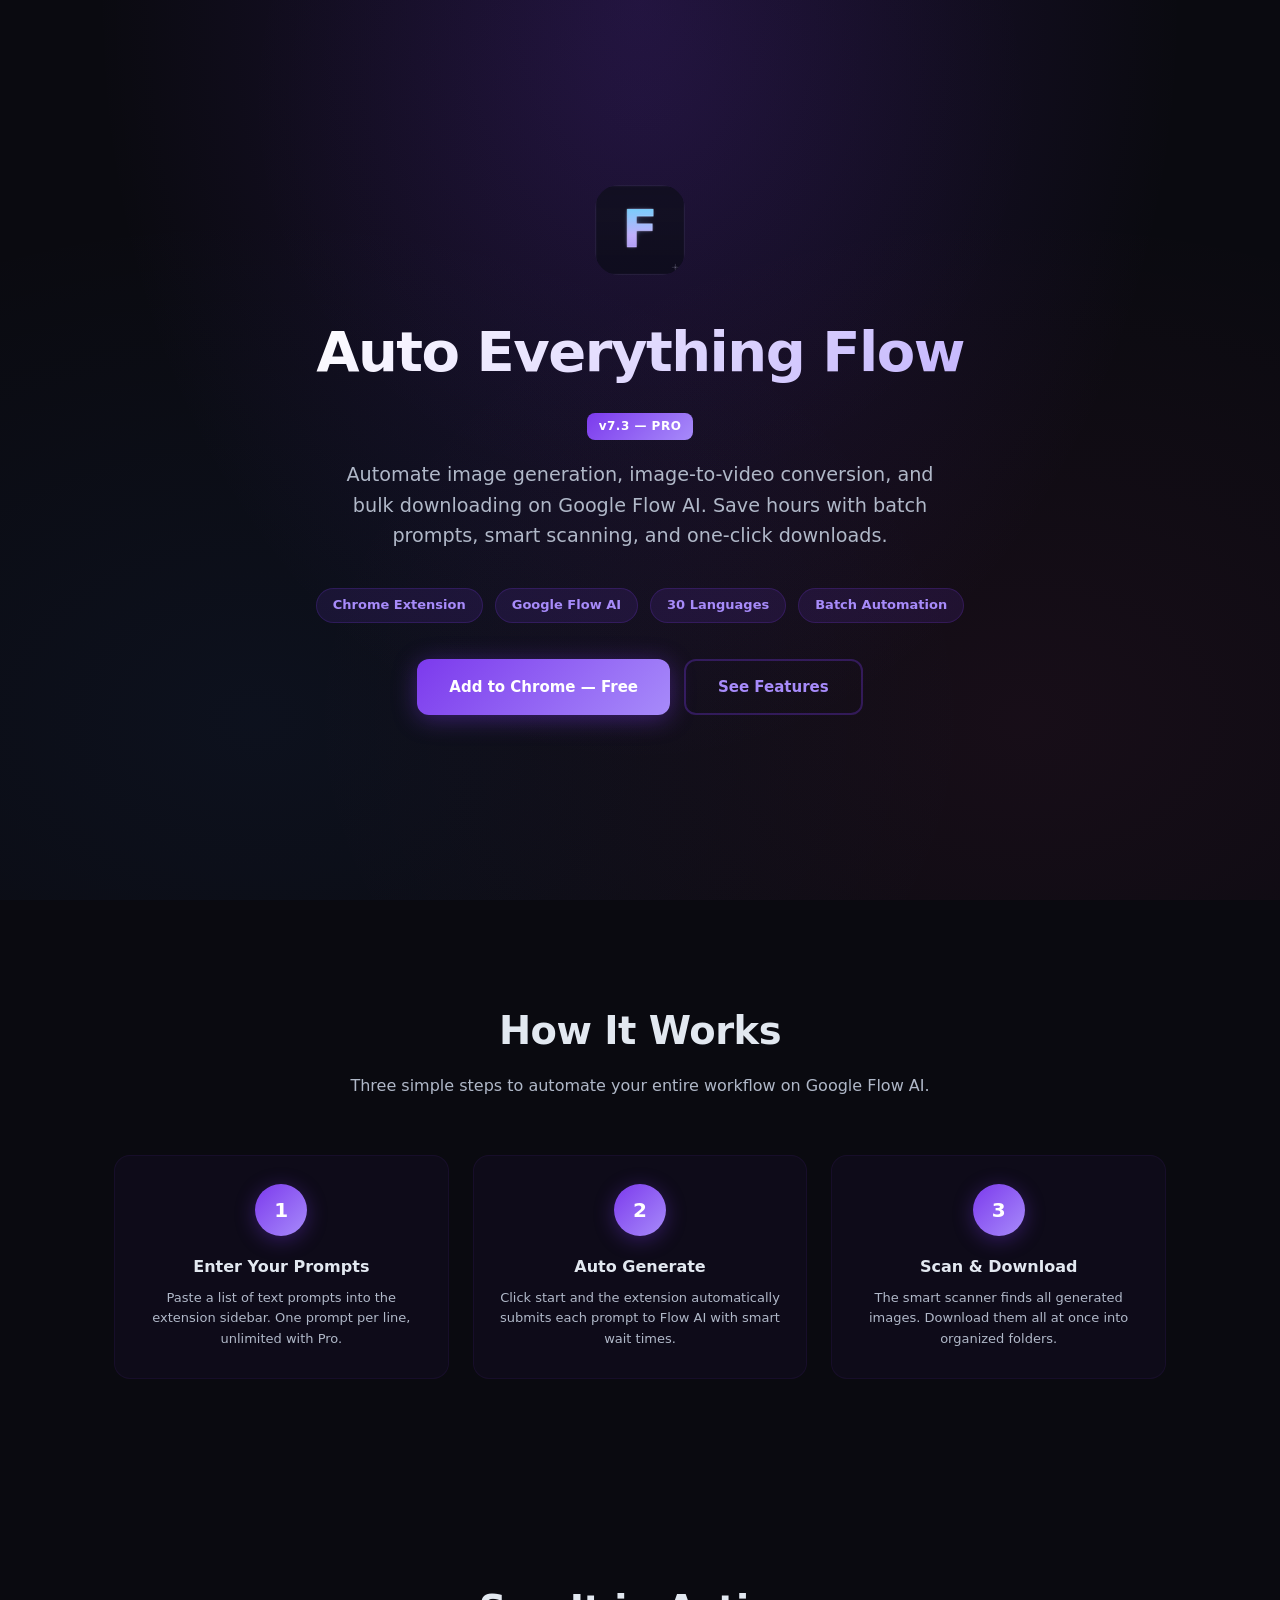
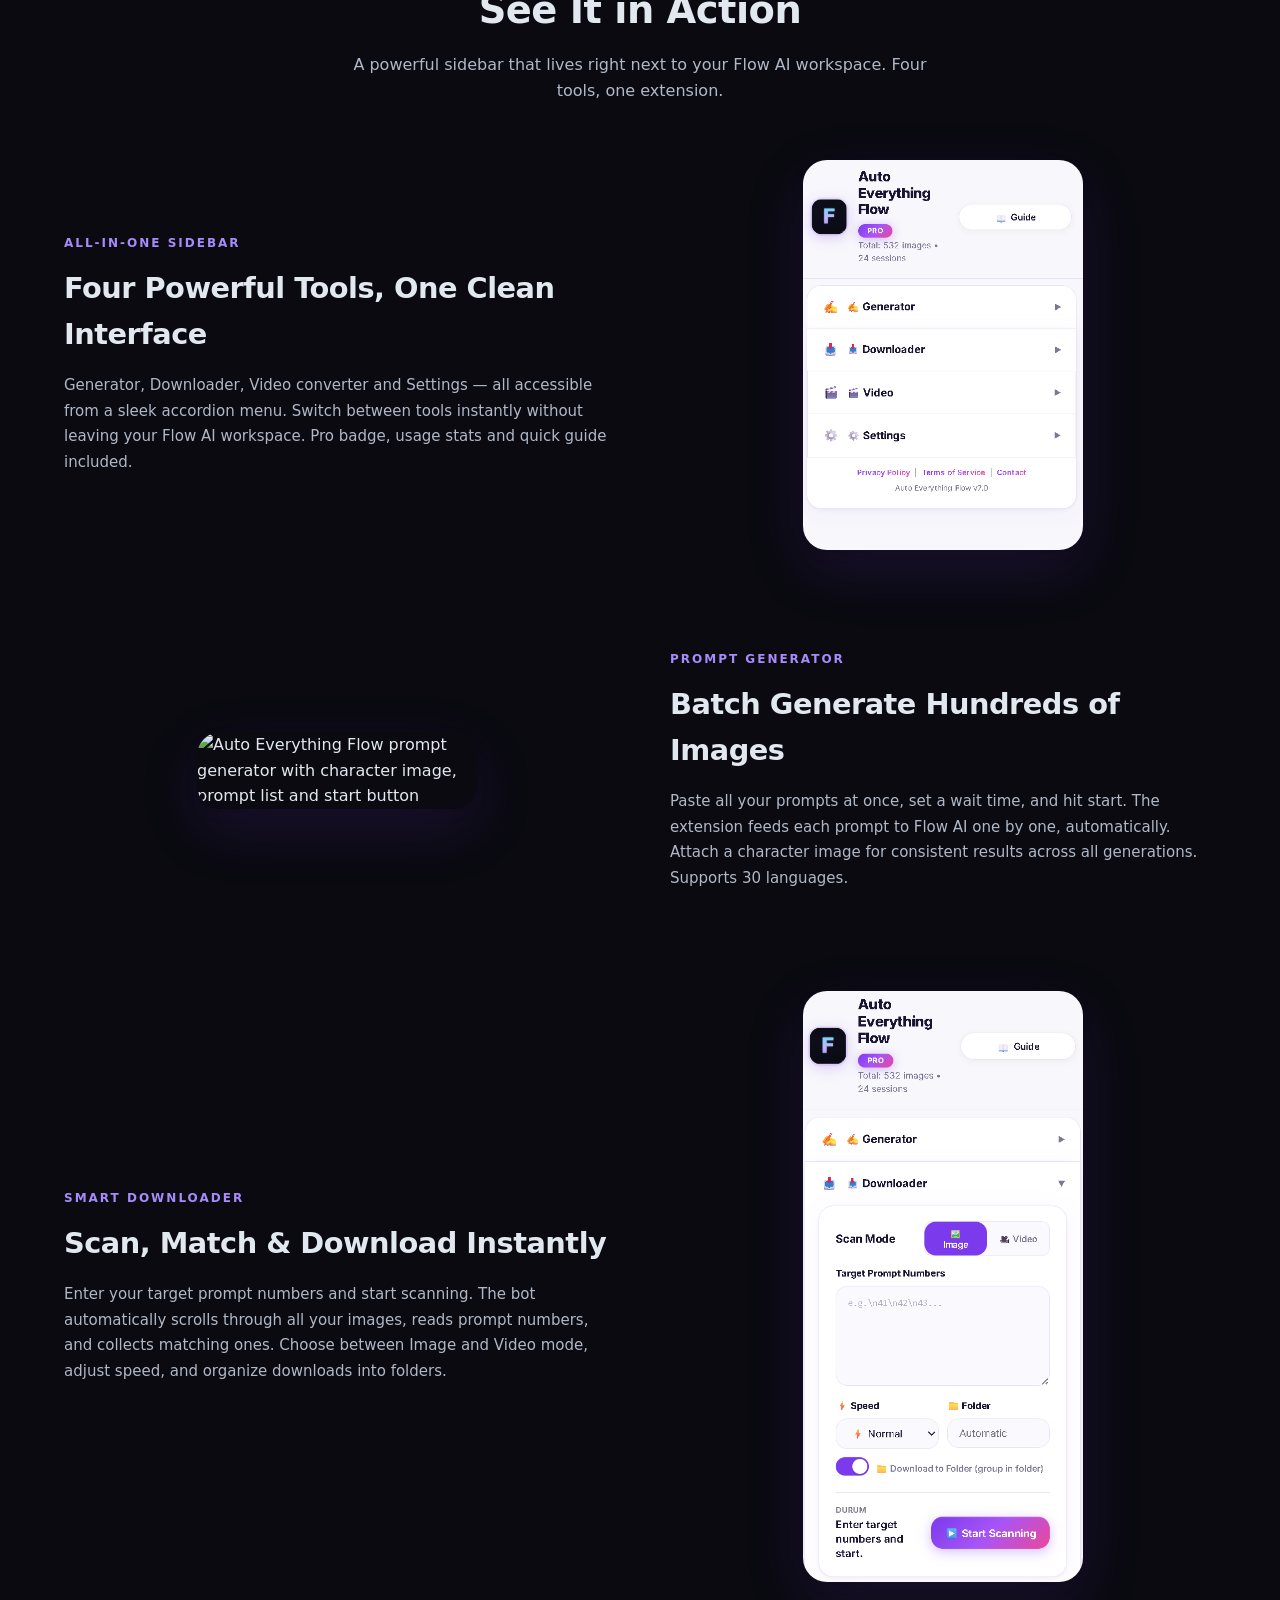
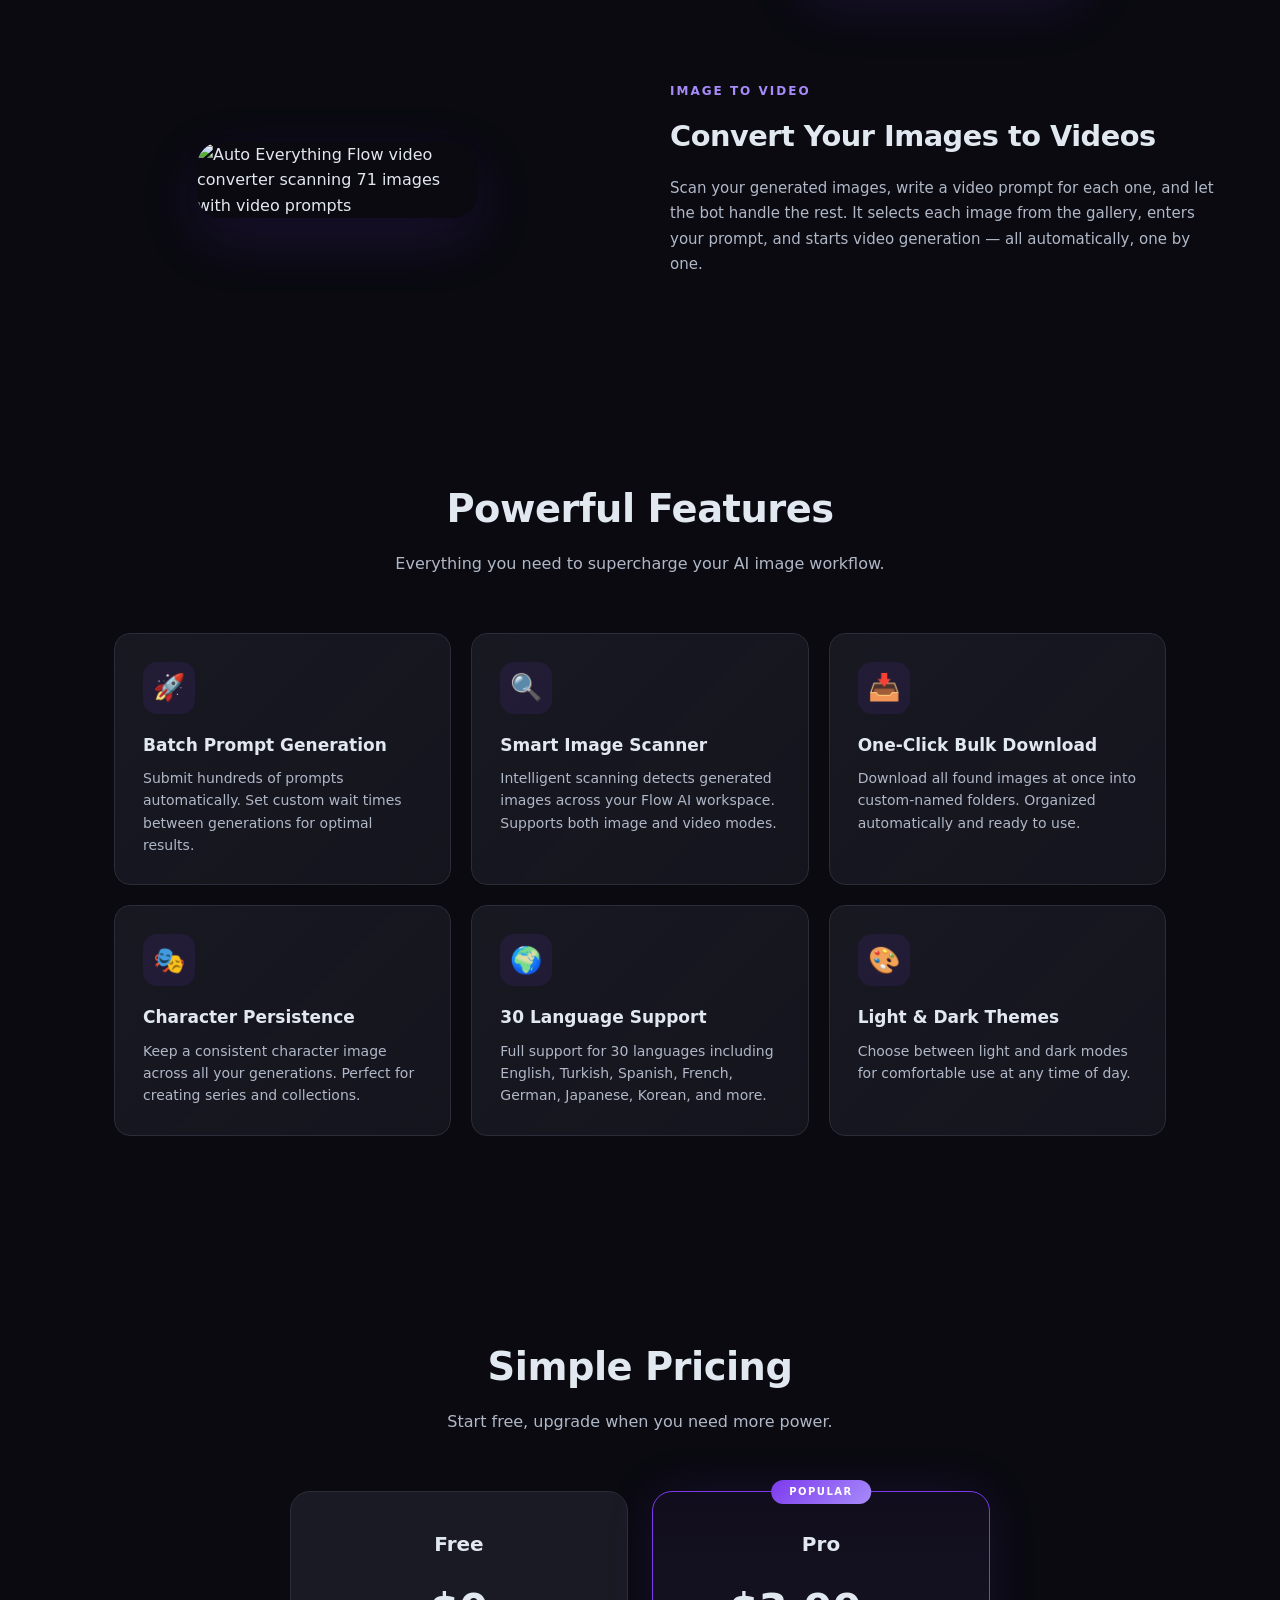
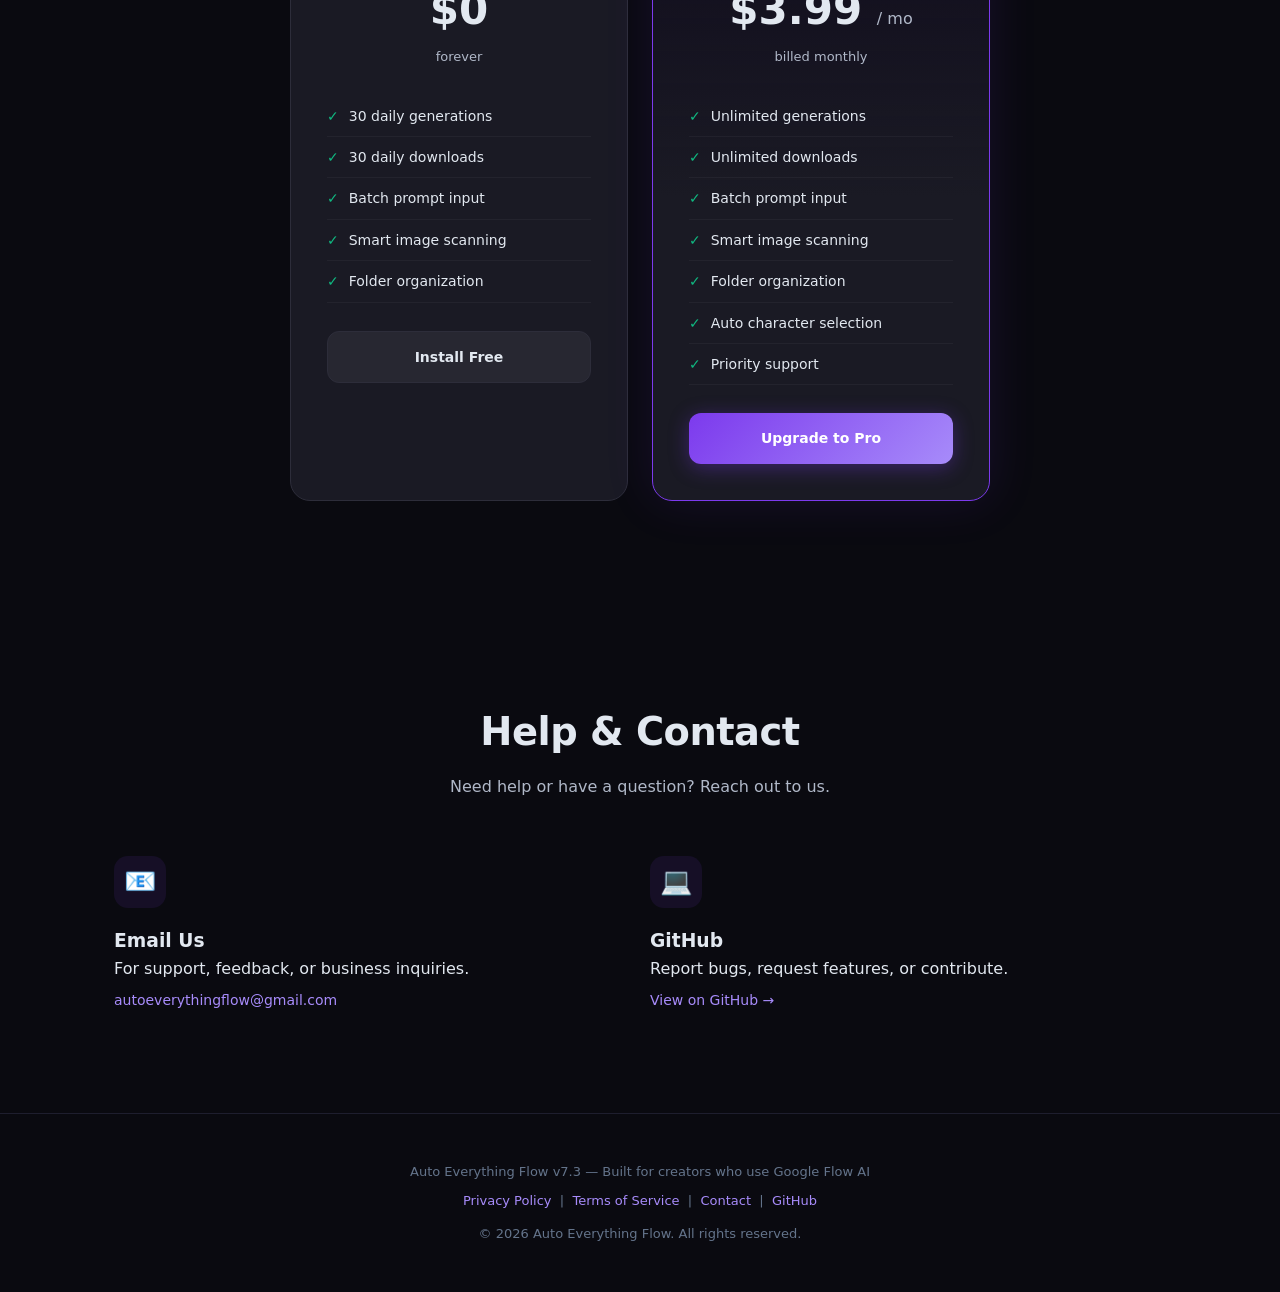
==== index.html @ 0a5cd695 "Add favicon for browser tab icon" ====
<!DOCTYPE html>
<html lang="en">
<head>
  <meta charset="UTF-8">
  <meta name="viewport" content="width=device-width, initial-scale=1.0">
  <link rel="icon" type="image/png" href="favicon.png">
  <title>Auto Everything Flow &mdash; Chrome Extension for Google Flow AI</title>
  <meta name="description" content="Free Chrome Extension to automate image generation, video conversion, and bulk downloading on Google Flow AI. Batch prompts, smart scanning, 30 languages.">
  <meta property="og:title" content="Auto Everything Flow — Chrome Extension for Google Flow AI">
  <meta property="og:description" content="Automate image generation, video conversion, and bulk downloading on Google Flow AI. Save hours with batch prompts and smart scanning.">
  <meta property="og:url" content="https://www.autoeverythingflow.com/">
  <meta property="og:type" content="website">
  <meta property="og:image" content="https://www.autoeverythingflow.com/og-image.png">
  <meta name="twitter:card" content="summary_large_image">
  <meta name="twitter:title" content="Auto Everything Flow — Chrome Extension for Google Flow AI">
  <meta name="twitter:description" content="Free Chrome Extension for batch image generation, video conversion, and downloads on Google Flow AI.">
  <meta name="twitter:image" content="https://www.autoeverythingflow.com/og-image.png">
  <link rel="canonical" href="https://www.autoeverythingflow.com/">
  <style>
    * { box-sizing: border-box; margin: 0; padding: 0; }
    html { scroll-behavior: smooth; }
    body {
      font-family: system-ui, -apple-system, 'Segoe UI', Roboto, sans-serif;
      background: #0a0a10;
      color: #e2e8f0;
      line-height: 1.6;
      -webkit-font-smoothing: antialiased;
      overflow-x: hidden;
    }
    @keyframes fadeInUp {
      from { opacity: 0; transform: translateY(40px); }
      to { opacity: 1; transform: translateY(0); }
    }
    @keyframes fadeInLeft {
      from { opacity: 0; transform: translateX(-40px); }
      to { opacity: 1; transform: translateX(0); }
    }
    @keyframes fadeInRight {
      from { opacity: 0; transform: translateX(40px); }
      to { opacity: 1; transform: translateX(0); }
    }
    @keyframes float {
      0%, 100% { transform: translateY(0); }
      50% { transform: translateY(-12px); }
    }
    @keyframes pulse {
      0%, 100% { box-shadow: 0 0 0 0 rgba(124,58,237,0.4); }
      50% { box-shadow: 0 0 0 20px rgba(124,58,237,0); }
    }
    @keyframes gradientShift {
      0% { background-position: 0% 50%; }
      50% { background-position: 100% 50%; }
      100% { background-position: 0% 50%; }
    }
    .reveal {
      opacity: 0;
      transform: translateY(40px);
      transition: opacity 0.8s cubic-bezier(0.16,1,0.3,1), transform 0.8s cubic-bezier(0.16,1,0.3,1);
    }
    .reveal.visible {
      opacity: 1;
      transform: translateY(0);
    }
    .reveal-left {
      opacity: 0;
      transform: translateX(-50px);
      transition: opacity 0.8s cubic-bezier(0.16,1,0.3,1), transform 0.8s cubic-bezier(0.16,1,0.3,1);
    }
    .reveal-left.visible {
      opacity: 1;
      transform: translateX(0);
    }
    .reveal-right {
      opacity: 0;
      transform: translateX(50px);
      transition: opacity 0.8s cubic-bezier(0.16,1,0.3,1), transform 0.8s cubic-bezier(0.16,1,0.3,1);
    }
    .reveal-right.visible {
      opacity: 1;
      transform: translateX(0);
    }
    .hero {
      min-height: 100vh;
      display: flex;
      flex-direction: column;
      align-items: center;
      justify-content: center;
      text-align: center;
      padding: 60px 24px;
      background: radial-gradient(ellipse at 50% 0%, rgba(124,58,237,0.18) 0%, transparent 60%),
                  radial-gradient(ellipse at 20% 80%, rgba(59,130,246,0.06) 0%, transparent 50%),
                  radial-gradient(ellipse at 80% 80%, rgba(236,72,153,0.06) 0%, transparent 50%);
      position: relative;
      overflow: hidden;
    }
    .hero::before {
      content: '';
      position: absolute;
      top: -300px;
      left: 50%;
      transform: translateX(-50%);
      width: 800px;
      height: 800px;
      background: radial-gradient(circle, rgba(124,58,237,0.06) 0%, transparent 70%);
      border-radius: 50%;
      pointer-events: none;
      animation: pulse 4s ease-in-out infinite;
    }
    .hero-icon {
      width: 90px;
      height: 90px;
      background: transparent;
      border-radius: 24px;
      display: flex;
      align-items: center;
      justify-content: center;
      font-size: 44px;
      margin-bottom: 32px;
      animation: float 3s ease-in-out infinite, fadeInUp 1s ease-out;
    }
    .hero h1 {
      font-size: clamp(2.2rem, 5vw, 3.5rem);
      font-weight: 900;
      letter-spacing: -1.5px;
      margin-bottom: 16px;
      background: linear-gradient(135deg, #fff 0%, #c4b5fd 50%, #a78bfa 100%);
      background-size: 200% 200%;
      -webkit-background-clip: text;
      -webkit-text-fill-color: transparent;
      background-clip: text;
      animation: gradientShift 4s ease infinite, fadeInUp 1s ease-out 0.1s both;
    }
    .hero .version-badge {
      display: inline-block;
      padding: 4px 12px;
      border-radius: 8px;
      font-size: 12px;
      font-weight: 700;
      background: linear-gradient(135deg, #7c3aed, #a78bfa);
      color: #fff;
      margin-bottom: 20px;
      letter-spacing: 0.5px;
      animation: fadeInUp 1s ease-out 0.2s both;
    }
    .hero .subtitle {
      font-size: clamp(1rem, 2.5vw, 1.2rem);
      color: #b0b8c8;
      max-width: 620px;
      margin-bottom: 36px;
      animation: fadeInUp 1s ease-out 0.3s both;
    }
    .hero-badges {
      display: flex;
      gap: 12px;
      flex-wrap: wrap;
      justify-content: center;
      margin-bottom: 36px;
      animation: fadeInUp 1s ease-out 0.4s both;
    }
    .hero-badge {
      padding: 6px 16px;
      border-radius: 20px;
      font-size: 13px;
      font-weight: 600;
      background: rgba(124,58,237,0.12);
      color: #a78bfa;
      border: 1px solid rgba(124,58,237,0.2);
      backdrop-filter: blur(4px);
      transition: all 0.3s;
    }
    .hero-badge:hover {
      background: rgba(124,58,237,0.2);
      border-color: rgba(124,58,237,0.4);
      transform: translateY(-2px);
    }
    .cta-group {
      display: flex;
      gap: 14px;
      flex-wrap: wrap;
      justify-content: center;
      animation: fadeInUp 1s ease-out 0.5s both;
    }
    .btn {
      padding: 14px 32px;
      border-radius: 12px;
      font-size: 15px;
      font-weight: 700;
      text-decoration: none;
      transition: all 0.3s cubic-bezier(0.16,1,0.3,1);
      display: inline-flex;
      align-items: center;
      gap: 8px;
    }
    .btn-primary {
      background: linear-gradient(135deg, #7c3aed, #a78bfa);
      color: #fff;
      box-shadow: 0 4px 24px rgba(124,58,237,0.4);
    }
    .btn-primary:hover {
      transform: translateY(-3px) scale(1.02);
      box-shadow: 0 12px 40px rgba(124,58,237,0.5);
    }
    .btn-outline {
      background: transparent;
      color: #a78bfa;
      border: 2px solid rgba(124,58,237,0.3);
    }
    .btn-outline:hover {
      background: rgba(124,58,237,0.08);
      border-color: #a78bfa;
      transform: translateY(-2px);
    }
    section {
      padding: 100px 24px;
      max-width: 1100px;
      margin: 0 auto;
    }
    .section-title {
      text-align: center;
      font-size: clamp(1.6rem, 3.5vw, 2.4rem);
      font-weight: 800;
      margin-bottom: 12px;
      letter-spacing: -0.5px;
    }
    .section-sub {
      text-align: center;
      color: #b0b8c8;
      font-size: 16px;
      margin-bottom: 56px;
      max-width: 600px;
      margin-left: auto;
      margin-right: auto;
    }
    .steps {
      display: grid;
      grid-template-columns: repeat(auto-fit, minmax(220px, 1fr));
      gap: 24px;
    }
    .step {
      text-align: center;
      padding: 28px 20px;
      border-radius: 16px;
      background: rgba(124,58,237,0.04);
      border: 1px solid rgba(124,58,237,0.08);
      transition: all 0.4s;
    }
    .step:hover {
      background: rgba(124,58,237,0.08);
      border-color: rgba(124,58,237,0.2);
      transform: translateY(-4px);
    }
    .step-num {
      width: 52px;
      height: 52px;
      background: linear-gradient(135deg, #7c3aed, #a78bfa);
      border-radius: 50%;
      display: flex;
      align-items: center;
      justify-content: center;
      font-size: 20px;
      font-weight: 800;
      color: #fff;
      margin: 0 auto 18px;
      box-shadow: 0 4px 20px rgba(124,58,237,0.35);
    }
    .step h3 { font-size: 16px; font-weight: 700; margin-bottom: 8px; }
    .step p { color: #b0b8c8; font-size: 13px; }
    .showcase-section {
      padding: 100px 24px;
      max-width: 1200px;
      margin: 0 auto;
    }
    .showcase-row {
      display: flex;
      align-items: center;
      gap: 60px;
      margin-bottom: 100px;
    }
    .showcase-row:last-child { margin-bottom: 0; }
    .showcase-row.reverse { flex-direction: row-reverse; }
    .showcase-text { flex: 1; min-width: 280px; }
    .showcase-text .label {
      font-size: 12px;
      font-weight: 800;
      letter-spacing: 2px;
      color: #a78bfa;
      text-transform: uppercase;
      margin-bottom: 12px;
    }
    .showcase-text h3 {
      font-size: clamp(1.3rem, 3vw, 1.8rem);
      font-weight: 800;
      margin-bottom: 16px;
      letter-spacing: -0.5px;
    }
    .showcase-text p {
      color: #b0b8c8;
      font-size: 15px;
      line-height: 1.7;
    }
    .showcase-mockup { flex: 1; min-width: 300px; display: flex; justify-content: center; }
    .showcase-mockup img {
      width: 280px;
      border-radius: 24px;
      box-shadow: 0 20px 60px rgba(124,58,237,0.15), 0 4px 12px rgba(0,0,0,0.2);
      transition: transform 0.4s cubic-bezier(0.16,1,0.3,1), box-shadow 0.4s ease;
    }
    .showcase-mockup img:hover {
      transform: translateY(-8px) scale(1.02);
      box-shadow: 0 30px 80px rgba(124,58,237,0.25), 0 8px 20px rgba(0,0,0,0.3);
    }
    .features-grid {
      display: grid;
      grid-template-columns: repeat(auto-fit, minmax(300px, 1fr));
      gap: 20px;
    }
    .feature-card {
      background: linear-gradient(135deg, rgba(26,26,36,0.9), rgba(26,26,36,0.7));
      border: 1px solid #2d2d3a;
      border-radius: 16px;
      padding: 28px;
      transition: all 0.4s cubic-bezier(0.16,1,0.3,1);
      backdrop-filter: blur(4px);
    }
    .feature-card:hover {
      border-color: rgba(124,58,237,0.4);
      transform: translateY(-6px);
      box-shadow: 0 20px 50px rgba(0,0,0,0.3), 0 0 30px rgba(124,58,237,0.08);
    }
    .feature-icon {
      width: 52px;
      height: 52px;
      background: rgba(124,58,237,0.1);
      border-radius: 14px;
      display: flex;
      align-items: center;
      justify-content: center;
      font-size: 26px;
      margin-bottom: 18px;
      transition: all 0.3s;
    }
    .feature-card:hover .feature-icon {
      background: rgba(124,58,237,0.18);
      transform: scale(1.1);
    }
    .feature-card h3 { font-size: 17px; font-weight: 700; margin-bottom: 8px; }
    .feature-card p { color: #b0b8c8; font-size: 14px; line-height: 1.6; }
    .pricing-grid {
      display: grid;
      grid-template-columns: repeat(auto-fit, minmax(280px, 1fr));
      gap: 24px;
      max-width: 700px;
      margin: 0 auto;
    }
    .price-card {
      background: #1a1a24;
      border: 1px solid #2d2d3a;
      border-radius: 20px;
      padding: 36px;
      text-align: center;
      position: relative;
      transition: all 0.4s;
    }
    .price-card:hover { transform: translateY(-4px); }
    .price-card.pro {
      border-color: #7c3aed;
      box-shadow: 0 0 50px rgba(124,58,237,0.12);
      background: linear-gradient(180deg, rgba(124,58,237,0.06) 0%, #1a1a24 50%);
    }
    .price-card.pro::before {
      content: 'POPULAR';
      position: absolute;
      top: -12px;
      left: 50%;
      transform: translateX(-50%);
      background: linear-gradient(135deg, #7c3aed, #a78bfa);
      color: #fff;
      font-size: 10px;
      font-weight: 800;
      padding: 4px 18px;
      border-radius: 20px;
      letter-spacing: 1.5px;
    }
    .price-card h3 { font-size: 20px; font-weight: 700; margin-bottom: 8px; }
    .price-amount { font-size: 42px; font-weight: 900; margin: 16px 0 4px; }
    .price-amount span { font-size: 16px; font-weight: 500; color: #b0b8c8; }
    .price-period { color: #b0b8c8; font-size: 13px; margin-bottom: 28px; }
    .price-features {
      list-style: none;
      text-align: left;
      margin-bottom: 28px;
    }
    .price-features li {
      padding: 9px 0;
      font-size: 14px;
      display: flex;
      align-items: center;
      gap: 10px;
      border-bottom: 1px solid rgba(255,255,255,0.04);
    }
    .price-features li::before {
      content: '\2713';
      color: #10b981;
      font-weight: 700;
    }
    .price-btn {
      display: block;
      width: 100%;
      padding: 14px;
      border-radius: 12px;
      text-align: center;
      text-decoration: none;
      font-weight: 700;
      font-size: 14px;
      transition: all 0.3s;
    }
    .price-btn.free {
      background: rgba(255,255,255,0.06);
      color: #e2e8f0;
      border: 1px solid #2d2d3a;
    }
    .price-btn.pro {
      background: linear-gradient(135deg, #7c3aed, #a78bfa);
      color: #fff;
      box-shadow: 0 4px 20px rgba(124,58,237,0.35);
    }
    .price-btn:hover { transform: translateY(-2px); }
    footer {
      text-align: center;
      padding: 48px 24px;
      border-top: 1px solid #1e1e2e;
      color: #64748b;
      font-size: 13px;
    }
    footer a { color: #a78bfa; text-decoration: none; }
    footer a:hover { text-decoration: underline; }
    @media (max-width: 768px) {
      .hero { padding: 40px 16px; }
      section, .showcase-section { padding: 60px 16px; }
      .features-grid { grid-template-columns: 1fr; }
      .pricing-grid { grid-template-columns: 1fr; }
      .showcase-row, .showcase-row.reverse {
        flex-direction: column;
        gap: 40px;
      }
    }
  </style>
</head>
<body>

  <!-- HERO -->
  <div class="hero">
    <img src="logo.png" alt="Auto Everything Flow" class="hero-icon" width="90" height="90" fetchpriority="high" style="object-fit:contain;">
    <h1>Auto Everything Flow</h1>
    <span class="version-badge">v7.3 &mdash; PRO</span>
    <p class="subtitle">Automate image generation, image-to-video conversion, and bulk downloading on Google Flow AI. Save hours with batch prompts, smart scanning, and one-click downloads.</p>
    <div class="hero-badges">
      <span class="hero-badge">Chrome Extension</span>
      <span class="hero-badge">Google Flow AI</span>
      <span class="hero-badge">30 Languages</span>
      <span class="hero-badge">Batch Automation</span>
    </div>
    <div class="cta-group">
      <a href="https://chromewebstore.google.com/detail/auto-everything-flow-%E2%80%94-au/pklocmmjbncflpkopogbfoimombnkbae" class="btn btn-primary" target="_blank" rel="noopener">Add to Chrome — Free</a>
      <a href="#features" class="btn btn-outline">See Features</a>
    </div>
  </div>

  <!-- HOW IT WORKS -->
  <section>
    <h2 class="section-title reveal">How It Works</h2>
    <p class="section-sub reveal">Three simple steps to automate your entire workflow on Google Flow AI.</p>
    <div class="steps">
      <div class="step reveal">
        <div class="step-num">1</div>
        <h3>Enter Your Prompts</h3>
        <p>Paste a list of text prompts into the extension sidebar. One prompt per line, unlimited with Pro.</p>
      </div>
      <div class="step reveal" style="transition-delay:0.1s">
        <div class="step-num">2</div>
        <h3>Auto Generate</h3>
        <p>Click start and the extension automatically submits each prompt to Flow AI with smart wait times.</p>
      </div>
      <div class="step reveal" style="transition-delay:0.2s">
        <div class="step-num">3</div>
        <h3>Scan &amp; Download</h3>
        <p>The smart scanner finds all generated images. Download them all at once into organized folders.</p>
      </div>
    </div>
  </section>

  <!-- SEE IT IN ACTION -->
  <div class="showcase-section">
    <h2 class="section-title reveal">See It in Action</h2>
    <p class="section-sub reveal">A powerful sidebar that lives right next to your Flow AI workspace. Four tools, one extension.</p>

    <!-- OVERVIEW -->
    <div class="showcase-row">
      <div class="showcase-text reveal-left">
        <div class="label">All-in-One Sidebar</div>
        <h3>Four Powerful Tools, One Clean Interface</h3>
        <p>Generator, Downloader, Video converter and Settings &mdash; all accessible from a sleek accordion menu. Switch between tools instantly without leaving your Flow AI workspace. Pro badge, usage stats and quick guide included.</p>
      </div>
      <div class="showcase-mockup reveal-right">
        <img src="img-main.png" alt="Auto Everything Flow main menu showing Generator, Downloader, Video and Settings sections" loading="lazy">
      </div>
    </div>

    <!-- GENERATOR -->
    <div class="showcase-row reverse">
      <div class="showcase-text reveal-right">
        <div class="label">Prompt Generator</div>
        <h3>Batch Generate Hundreds of Images</h3>
        <p>Paste all your prompts at once, set a wait time, and hit start. The extension feeds each prompt to Flow AI one by one, automatically. Attach a character image for consistent results across all generations. Supports 30 languages.</p>
      </div>
      <div class="showcase-mockup reveal-left">
        <img src="img-generator.png" alt="Auto Everything Flow prompt generator with character image, prompt list and start button" loading="lazy">
      </div>
    </div>

    <!-- DOWNLOADER -->
    <div class="showcase-row">
      <div class="showcase-text reveal-left">
        <div class="label">Smart Downloader</div>
        <h3>Scan, Match &amp; Download Instantly</h3>
        <p>Enter your target prompt numbers and start scanning. The bot automatically scrolls through all your images, reads prompt numbers, and collects matching ones. Choose between Image and Video mode, adjust speed, and organize downloads into folders.</p>
      </div>
      <div class="showcase-mockup reveal-right">
        <img src="img-downloader.png" alt="Auto Everything Flow downloader with scan mode, speed settings and folder options" loading="lazy">
      </div>
    </div>

    <!-- VIDEO -->
    <div class="showcase-row reverse">
      <div class="showcase-text reveal-right">
        <div class="label">Image to Video</div>
        <h3>Convert Your Images to Videos</h3>
        <p>Scan your generated images, write a video prompt for each one, and let the bot handle the rest. It selects each image from the gallery, enters your prompt, and starts video generation &mdash; all automatically, one by one.</p>
      </div>
      <div class="showcase-mockup reveal-left">
        <img src="img-video.png" alt="Auto Everything Flow video converter scanning 71 images with video prompts" loading="lazy">
      </div>
    </div>
  </div>

  <!-- OLD MOCKUPS REMOVED -->

  <!-- FEATURES -->
  <section id="features">
    <h2 class="section-title reveal">Powerful Features</h2>
    <p class="section-sub reveal">Everything you need to supercharge your AI image workflow.</p>
    <div class="features-grid">
      <div class="feature-card reveal">
        <div class="feature-icon">&#x1F680;</div>
        <h3>Batch Prompt Generation</h3>
        <p>Submit hundreds of prompts automatically. Set custom wait times between generations for optimal results.</p>
      </div>
      <div class="feature-card reveal" style="transition-delay:0.05s">
        <div class="feature-icon">&#x1F50D;</div>
        <h3>Smart Image Scanner</h3>
        <p>Intelligent scanning detects generated images across your Flow AI workspace. Supports both image and video modes.</p>
      </div>
      <div class="feature-card reveal" style="transition-delay:0.1s">
        <div class="feature-icon">&#x1F4E5;</div>
        <h3>One-Click Bulk Download</h3>
        <p>Download all found images at once into custom-named folders. Organized automatically and ready to use.</p>
      </div>
      <div class="feature-card reveal" style="transition-delay:0.15s">
        <div class="feature-icon">&#x1F3AD;</div>
        <h3>Character Persistence</h3>
        <p>Keep a consistent character image across all your generations. Perfect for creating series and collections.</p>
      </div>
      <div class="feature-card reveal" style="transition-delay:0.2s">
        <div class="feature-icon">&#x1F30D;</div>
        <h3>30 Language Support</h3>
        <p>Full support for 30 languages including English, Turkish, Spanish, French, German, Japanese, Korean, and more.</p>
      </div>
      <div class="feature-card reveal" style="transition-delay:0.25s">
        <div class="feature-icon">&#x1F3A8;</div>
        <h3>Light &amp; Dark Themes</h3>
        <p>Choose between light and dark modes for comfortable use at any time of day.</p>
      </div>
    </div>
  </section>

  <!-- PRICING -->
  <section id="pricing">
    <h2 class="section-title reveal">Simple Pricing</h2>
    <p class="section-sub reveal">Start free, upgrade when you need more power.</p>
    <div class="pricing-grid">
      <div class="price-card reveal">
        <h3>Free</h3>
        <div class="price-amount">$0</div>
        <div class="price-period">forever</div>
        <ul class="price-features">
          <li>30 daily generations</li>
          <li>30 daily downloads</li>
          <li>Batch prompt input</li>
          <li>Smart image scanning</li>
          <li>Folder organization</li>
        </ul>
        <a href="https://chromewebstore.google.com/detail/auto-everything-flow-%E2%80%94-au/pklocmmjbncflpkopogbfoimombnkbae" class="price-btn free" target="_blank" rel="noopener">Install Free</a>
      </div>
      <div class="price-card pro reveal" style="transition-delay:0.1s">
        <h3>Pro</h3>
        <div class="price-amount">$3.99 <span>/ mo</span></div>
        <div class="price-period">billed monthly</div>
        <ul class="price-features">
          <li>Unlimited generations</li>
          <li>Unlimited downloads</li>
          <li>Batch prompt input</li>
          <li>Smart image scanning</li>
          <li>Folder organization</li>
          <li>Auto character selection</li>
          <li>Priority support</li>
        </ul>
        <a href="https://autoeverythingflow.lemonsqueezy.com/checkout/buy/e310d3eb-757a-45cc-8721-51e775663e00" class="price-btn pro">Upgrade to Pro</a>
      </div>
    </div>
  </section>

  <!-- HELP & CONTACT -->
  <section id="contact">
    <h2 class="section-title reveal">Help &amp; Contact</h2>
    <p class="section-sub reveal">Need help or have a question? Reach out to us.</p>
    <div class="features-grid">
      <div class="feature reveal">
        <div class="feature-icon">&#x1F4E7;</div>
        <h3>Email Us</h3>
        <p>For support, feedback, or business inquiries.</p>
        <a href="mailto:autoeverythingflow@gmail.com" style="color:#a78bfa;text-decoration:none;font-size:14px;display:inline-block;margin-top:8px;">autoeverythingflow@gmail.com</a>
      </div>
      <div class="feature reveal">
        <div class="feature-icon">&#x1F4BB;</div>
        <h3>GitHub</h3>
        <p>Report bugs, request features, or contribute.</p>
        <a href="https://github.com/ahmethan41/autoeverythingflow-privacy" target="_blank" rel="noopener" style="color:#a78bfa;text-decoration:none;font-size:14px;display:inline-block;margin-top:8px;">View on GitHub &rarr;</a>
      </div>
    </div>
  </section>

  <!-- FOOTER -->
  <footer>
    <p>Auto Everything Flow v7.3 &mdash; Built for creators who use Google Flow AI</p>
    <p style="margin-top:8px;">
      <a href="privacy-policy.html">Privacy Policy</a> &nbsp;|&nbsp;
      <a href="terms-of-service.html">Terms of Service</a> &nbsp;|&nbsp;
      <a href="help.html">Contact</a> &nbsp;|&nbsp;
      <a href="https://github.com/ahmethan41/autoeverythingflow-privacy" target="_blank" rel="noopener">GitHub</a>
    </p>
    <p style="margin-top:12px;">&copy; 2026 Auto Everything Flow. All rights reserved.</p>
  </footer>

  <!-- SCROLL REVEAL SCRIPT -->
  <script>
    const observer = new IntersectionObserver((entries) => {
      entries.forEach(entry => {
        if (entry.isIntersecting) {
          entry.target.classList.add('visible');
        }
      });
    }, { threshold: 0.1, rootMargin: '0px 0px -40px 0px' });

    document.querySelectorAll('.reveal, .reveal-left, .reveal-right').forEach(el => {
      observer.observe(el);
    });
  </script>

</body>
</html>
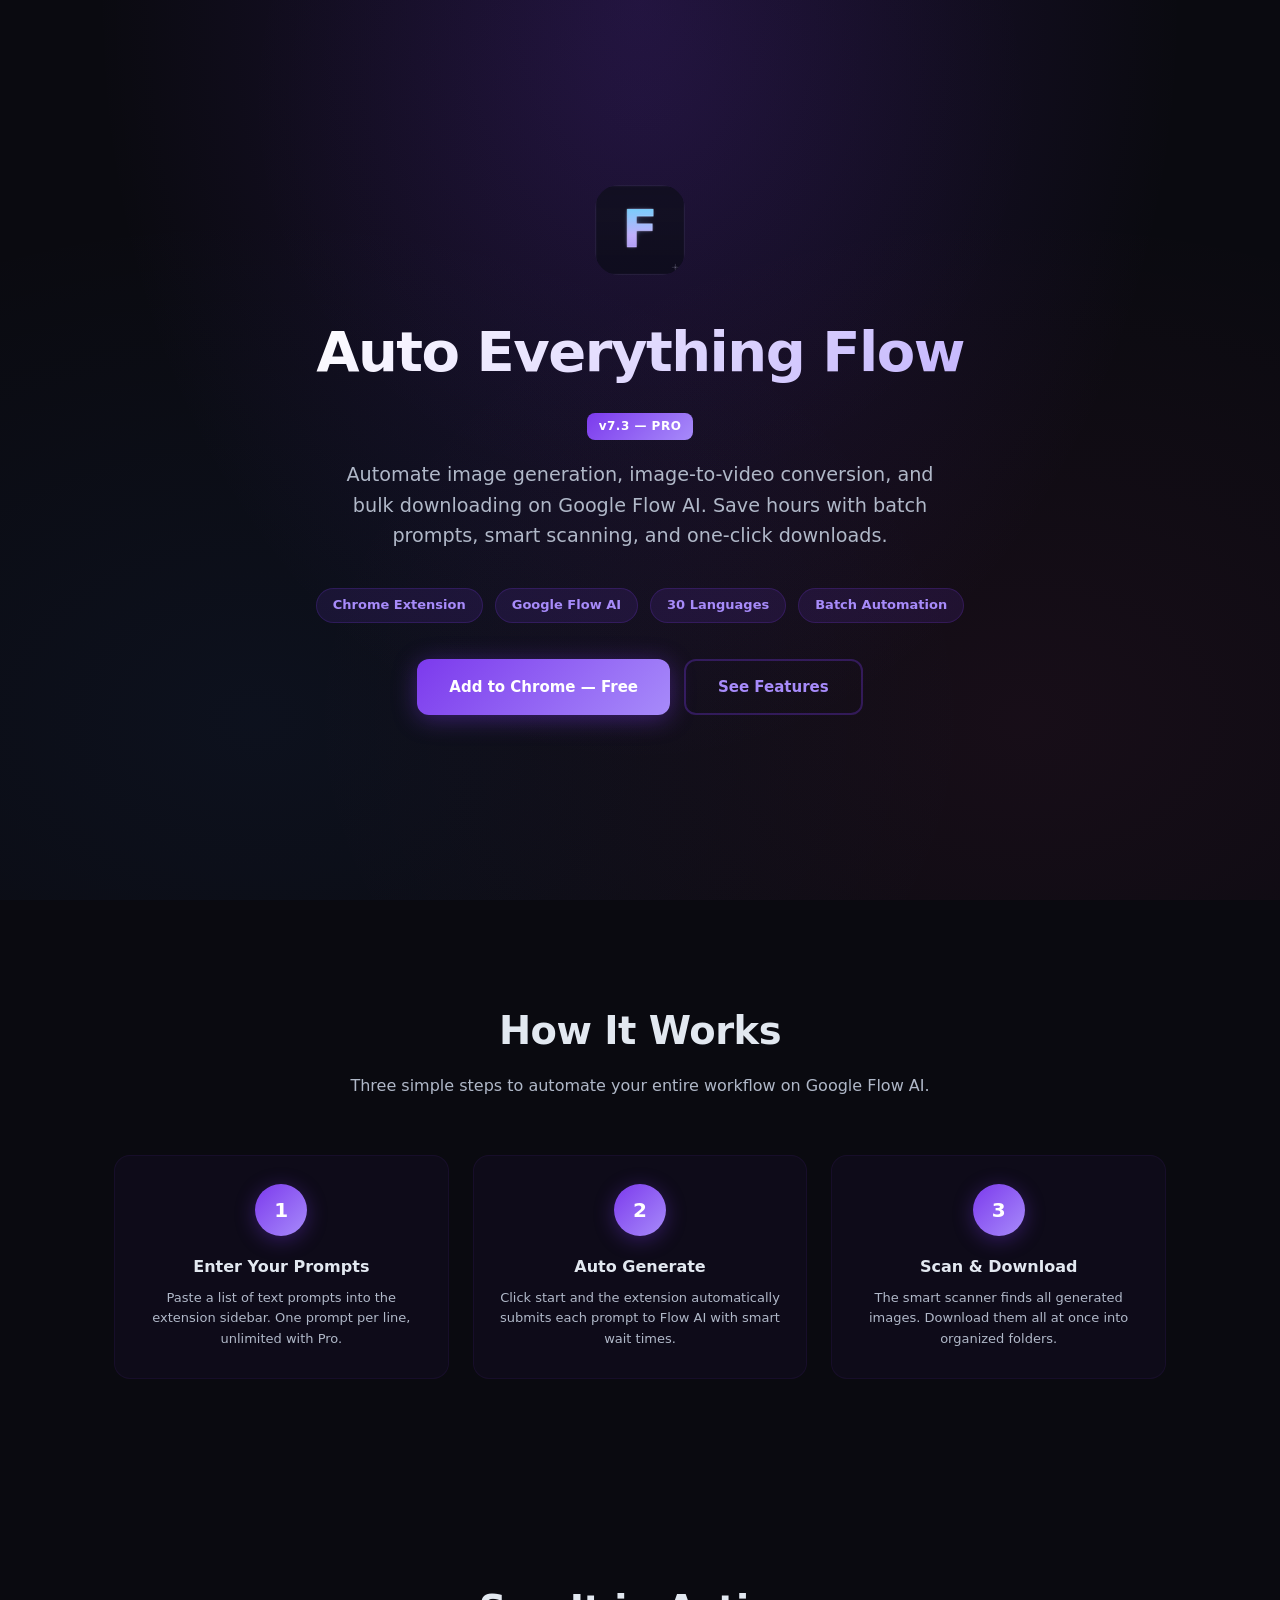
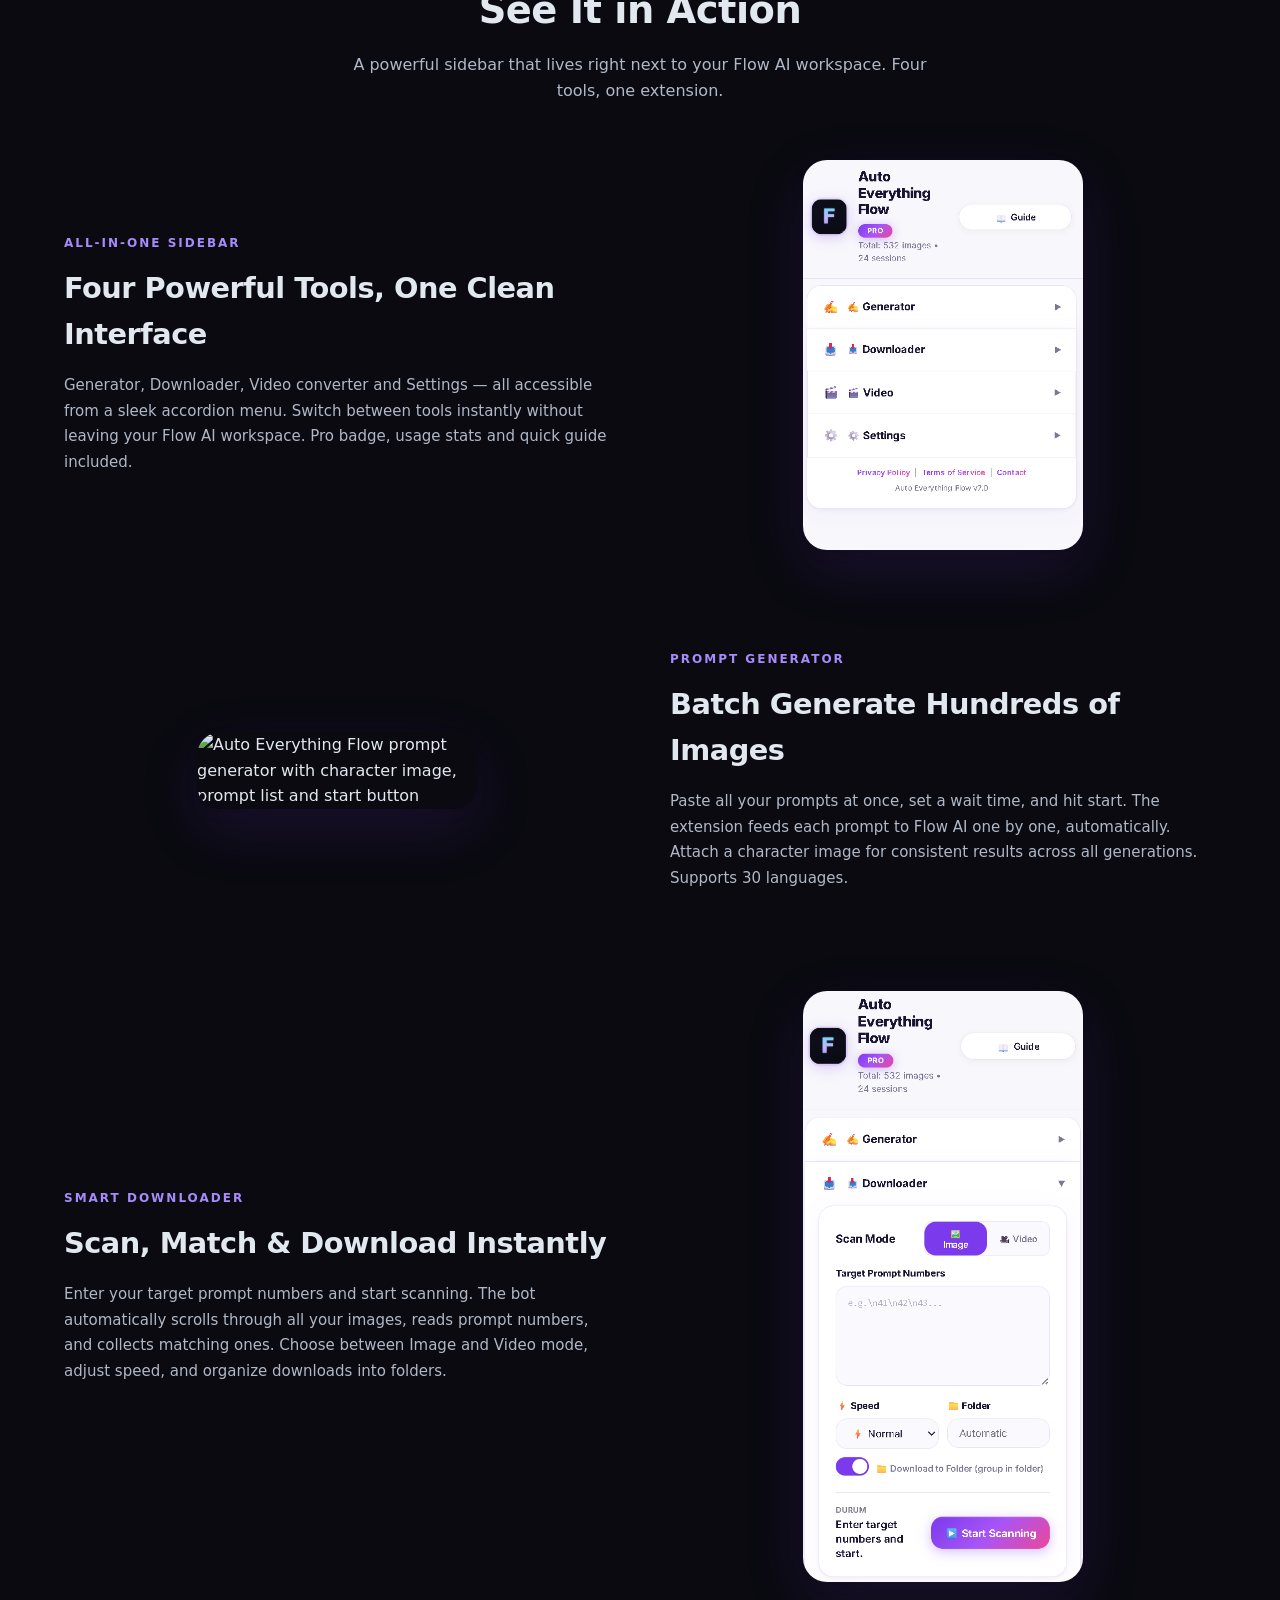
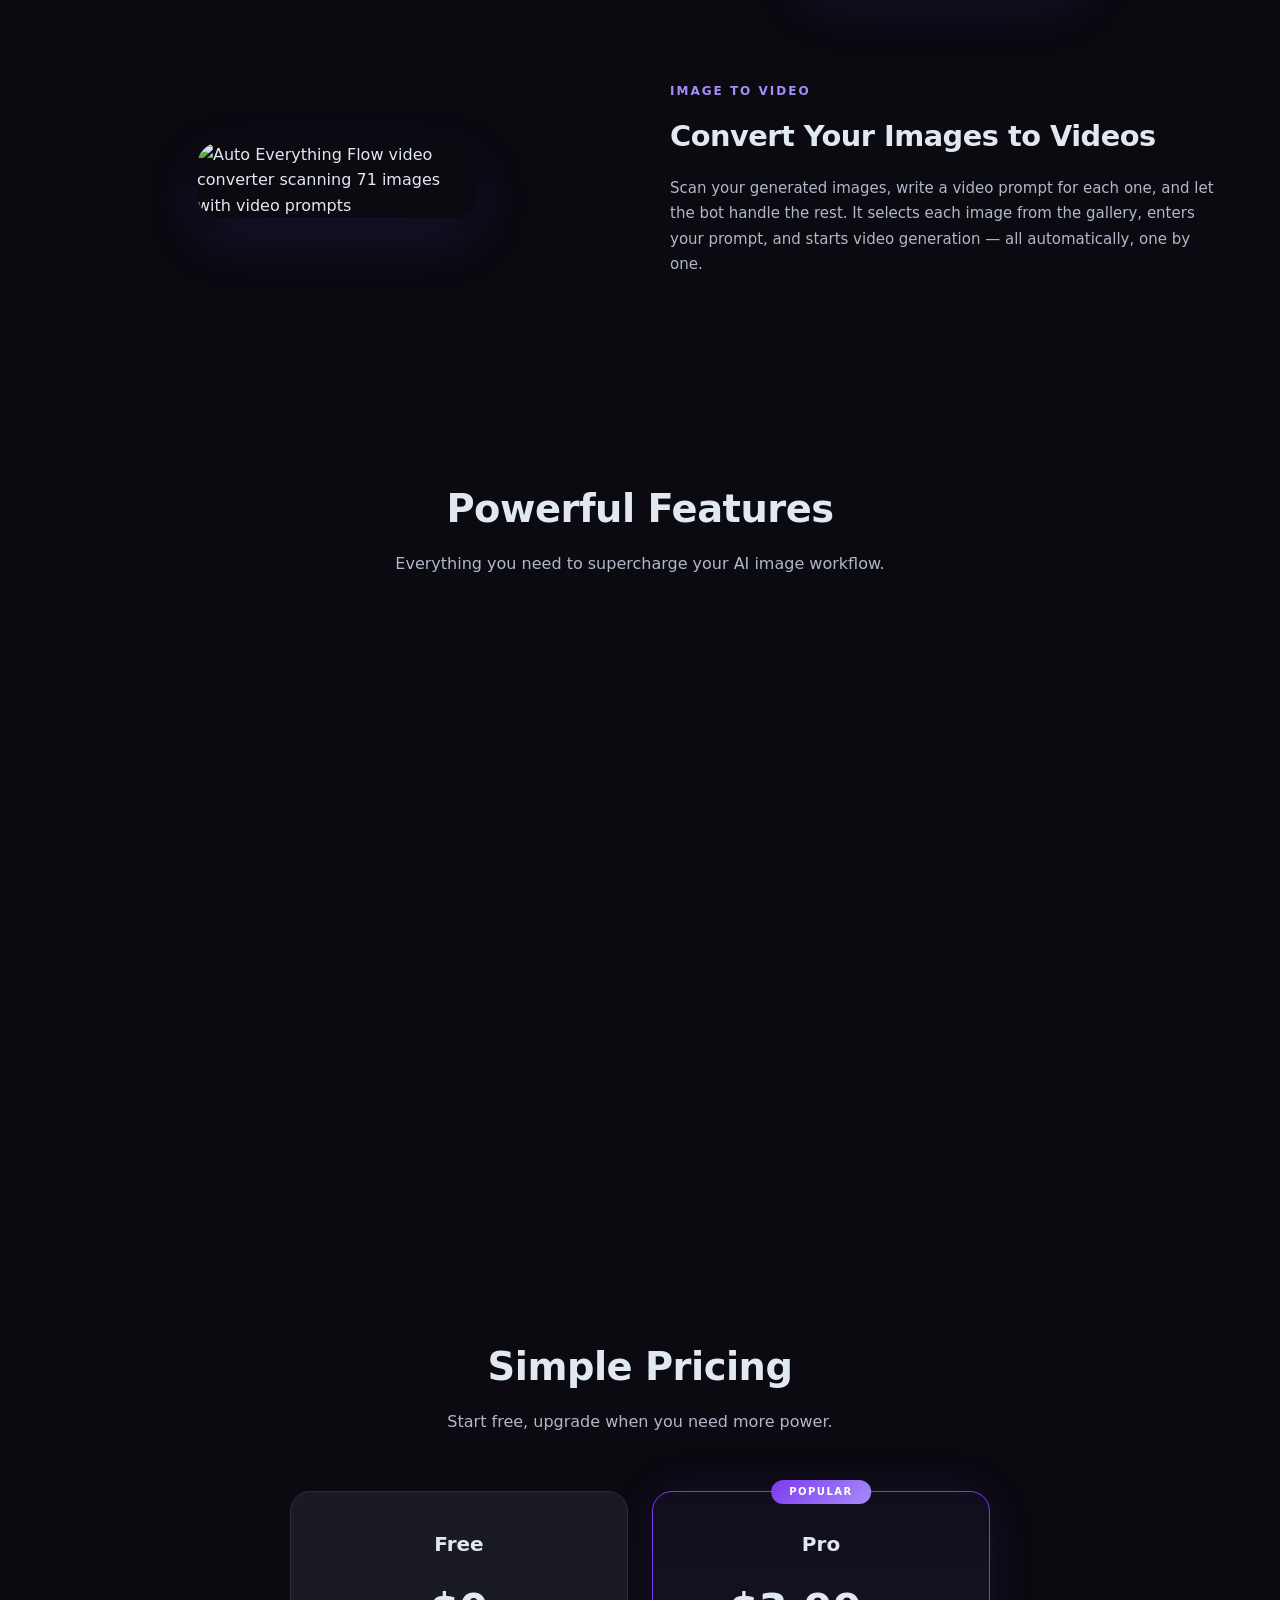
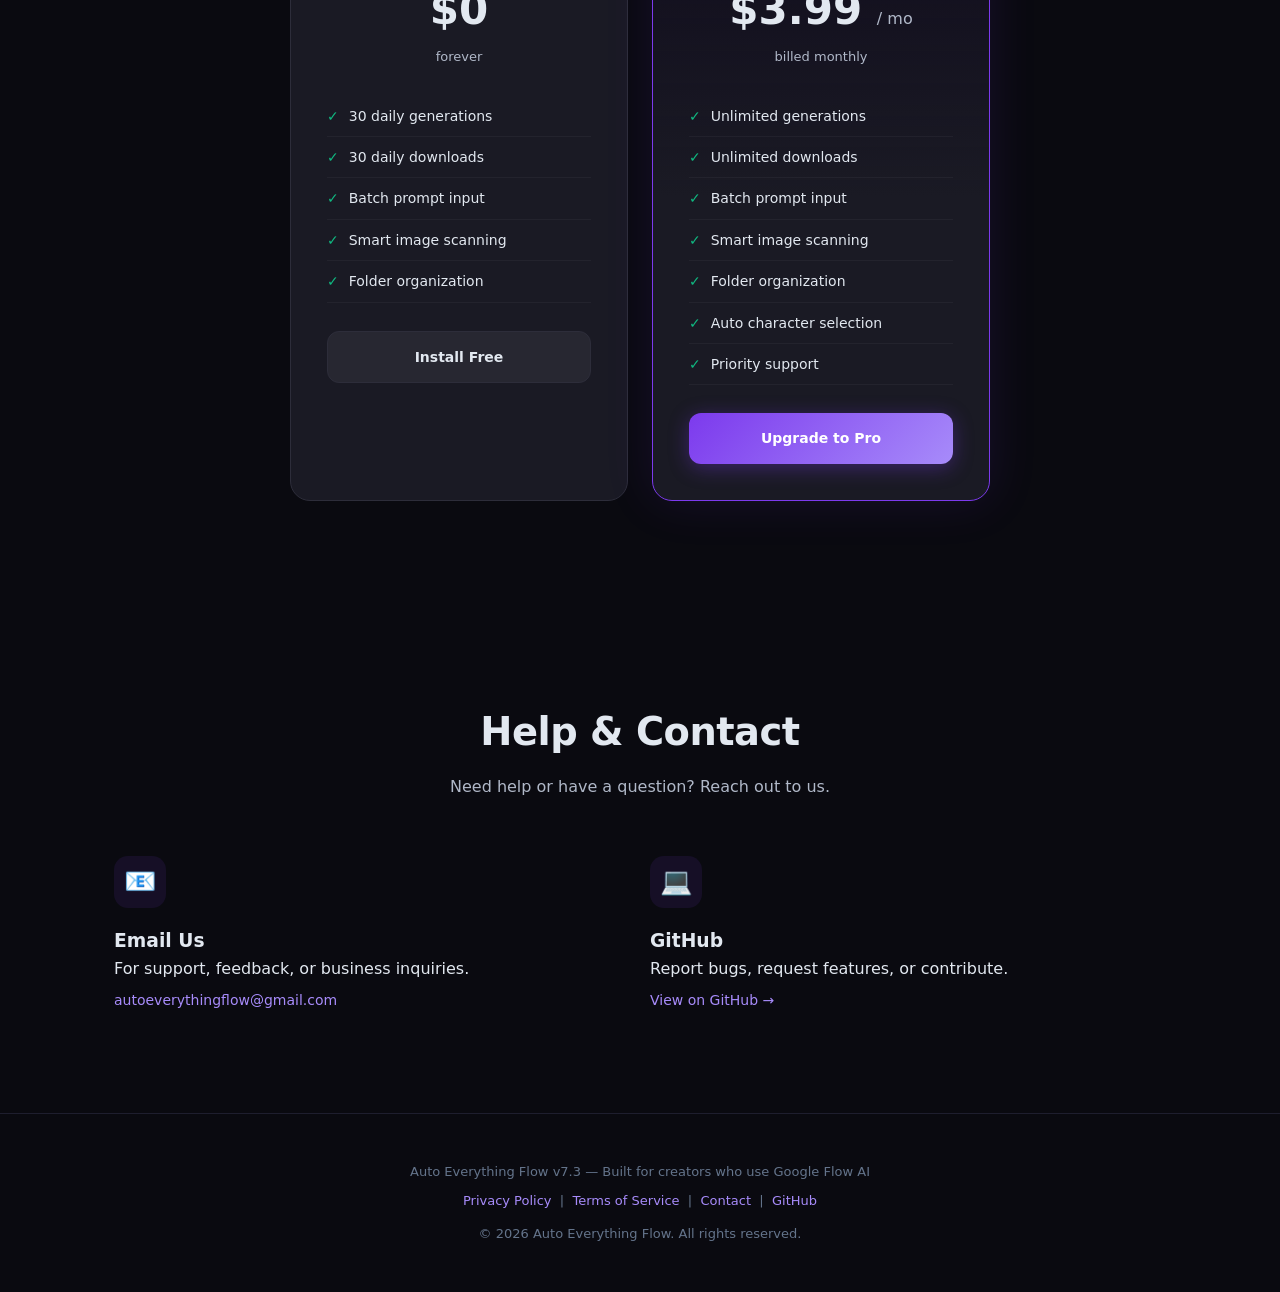
==== commit 035bafb7: "Improve favicon: 128x128 + multiple sizes + all pages" ====
--- a/index.html
+++ b/index.html
@@ -3,7 +3,11 @@
 <head>
   <meta charset="UTF-8">
   <meta name="viewport" content="width=device-width, initial-scale=1.0">
-  <link rel="icon" type="image/png" href="favicon.png">
+  <link rel="icon" type="image/png" sizes="128x128" href="favicon.png">
+  <link rel="icon" type="image/png" sizes="48x48" href="favicon.png">
+  <link rel="icon" type="image/png" sizes="32x32" href="favicon.png">
+  <link rel="icon" type="image/png" sizes="16x16" href="favicon.png">
+  <link rel="apple-touch-icon" href="favicon.png">
   <title>Auto Everything Flow &mdash; Chrome Extension for Google Flow AI</title>
   <meta name="description" content="Free Chrome Extension to automate image generation, video conversion, and bulk downloading on Google Flow AI. Batch prompts, smart scanning, 30 languages.">
   <meta property="og:title" content="Auto Everything Flow — Chrome Extension for Google Flow AI">
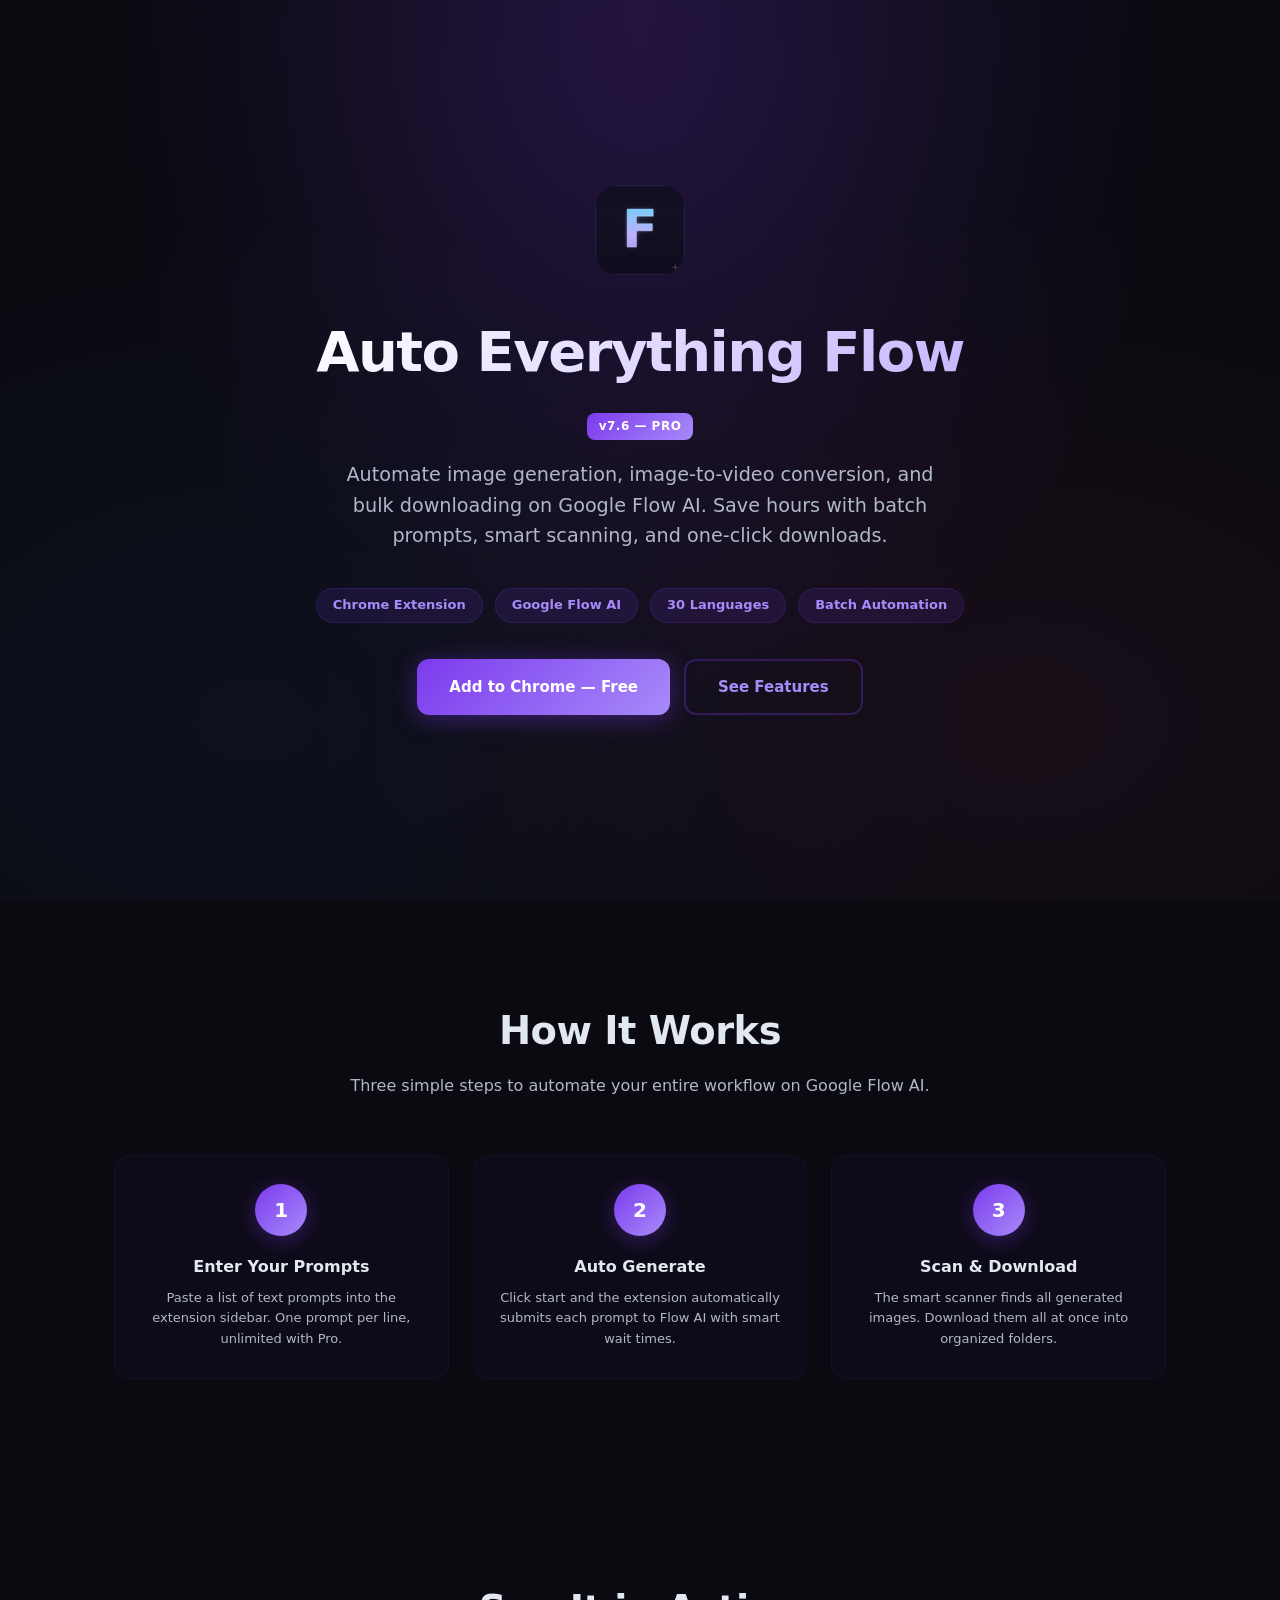
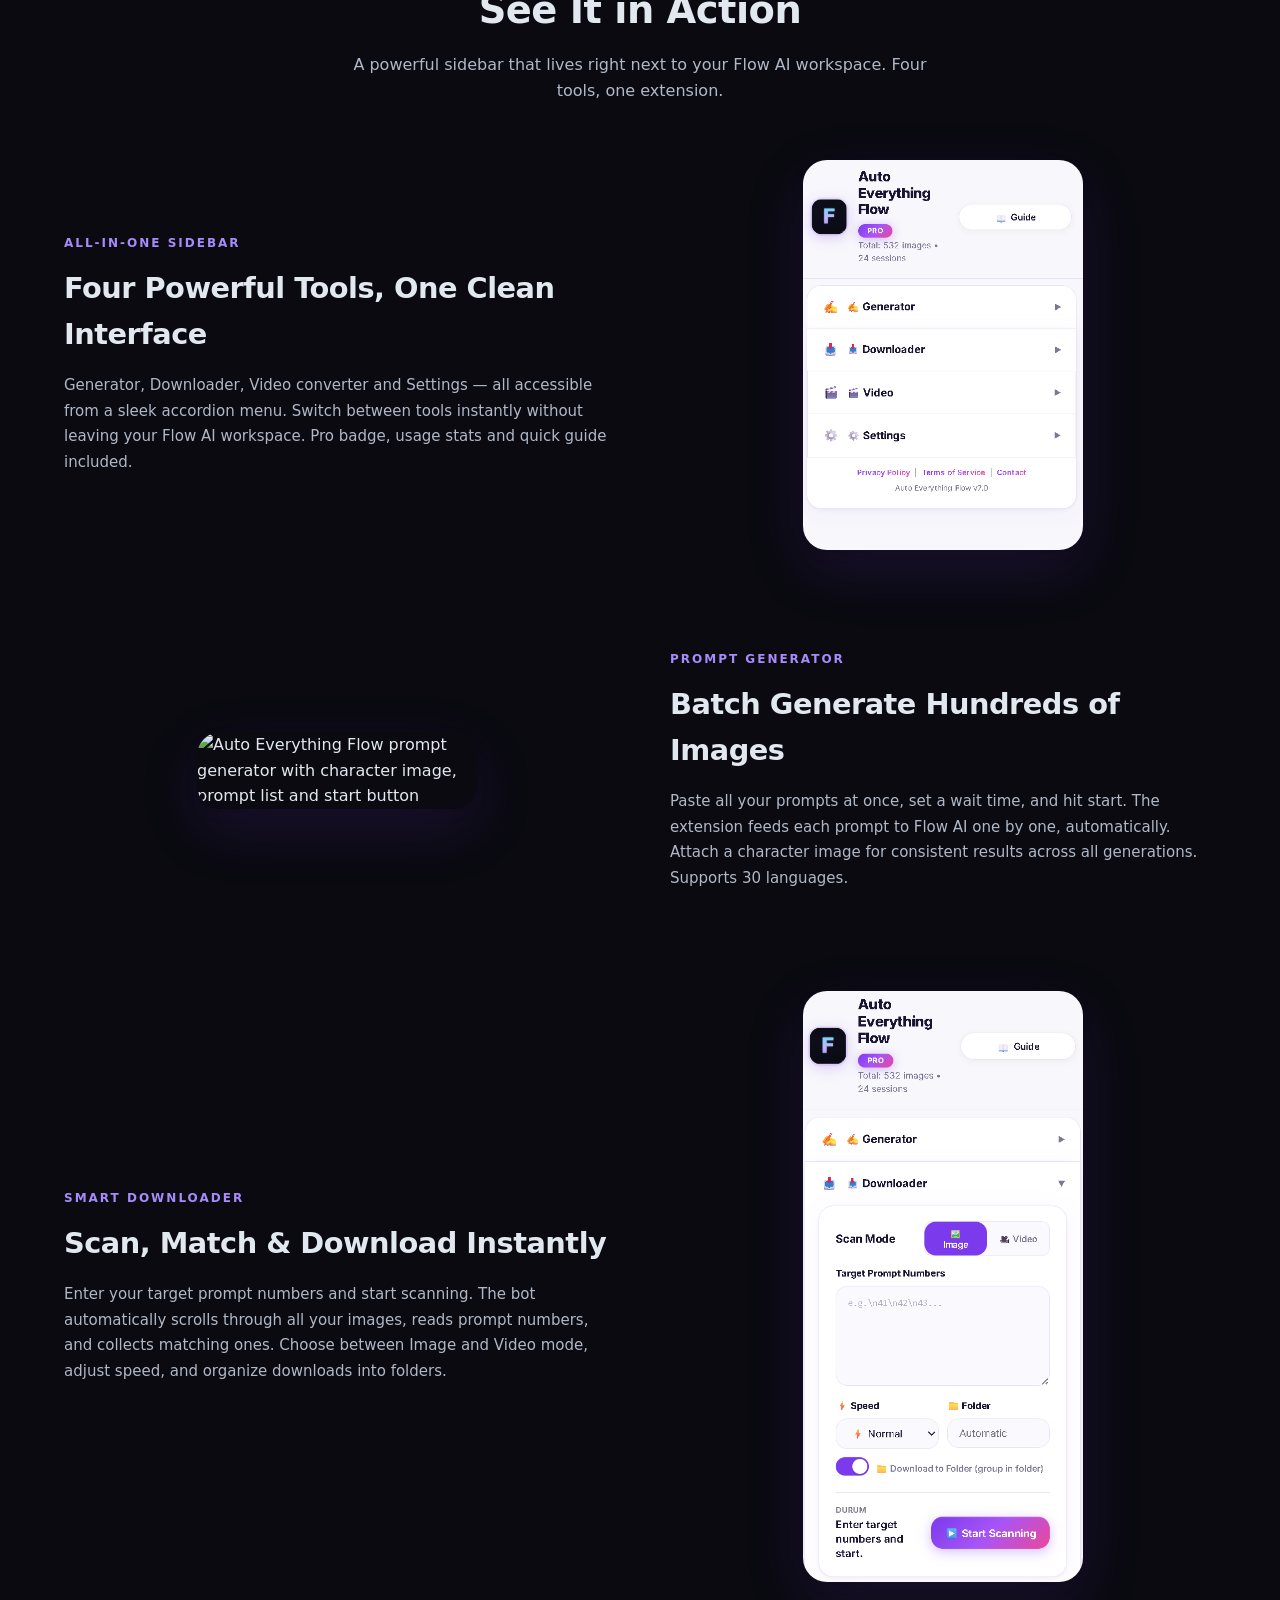
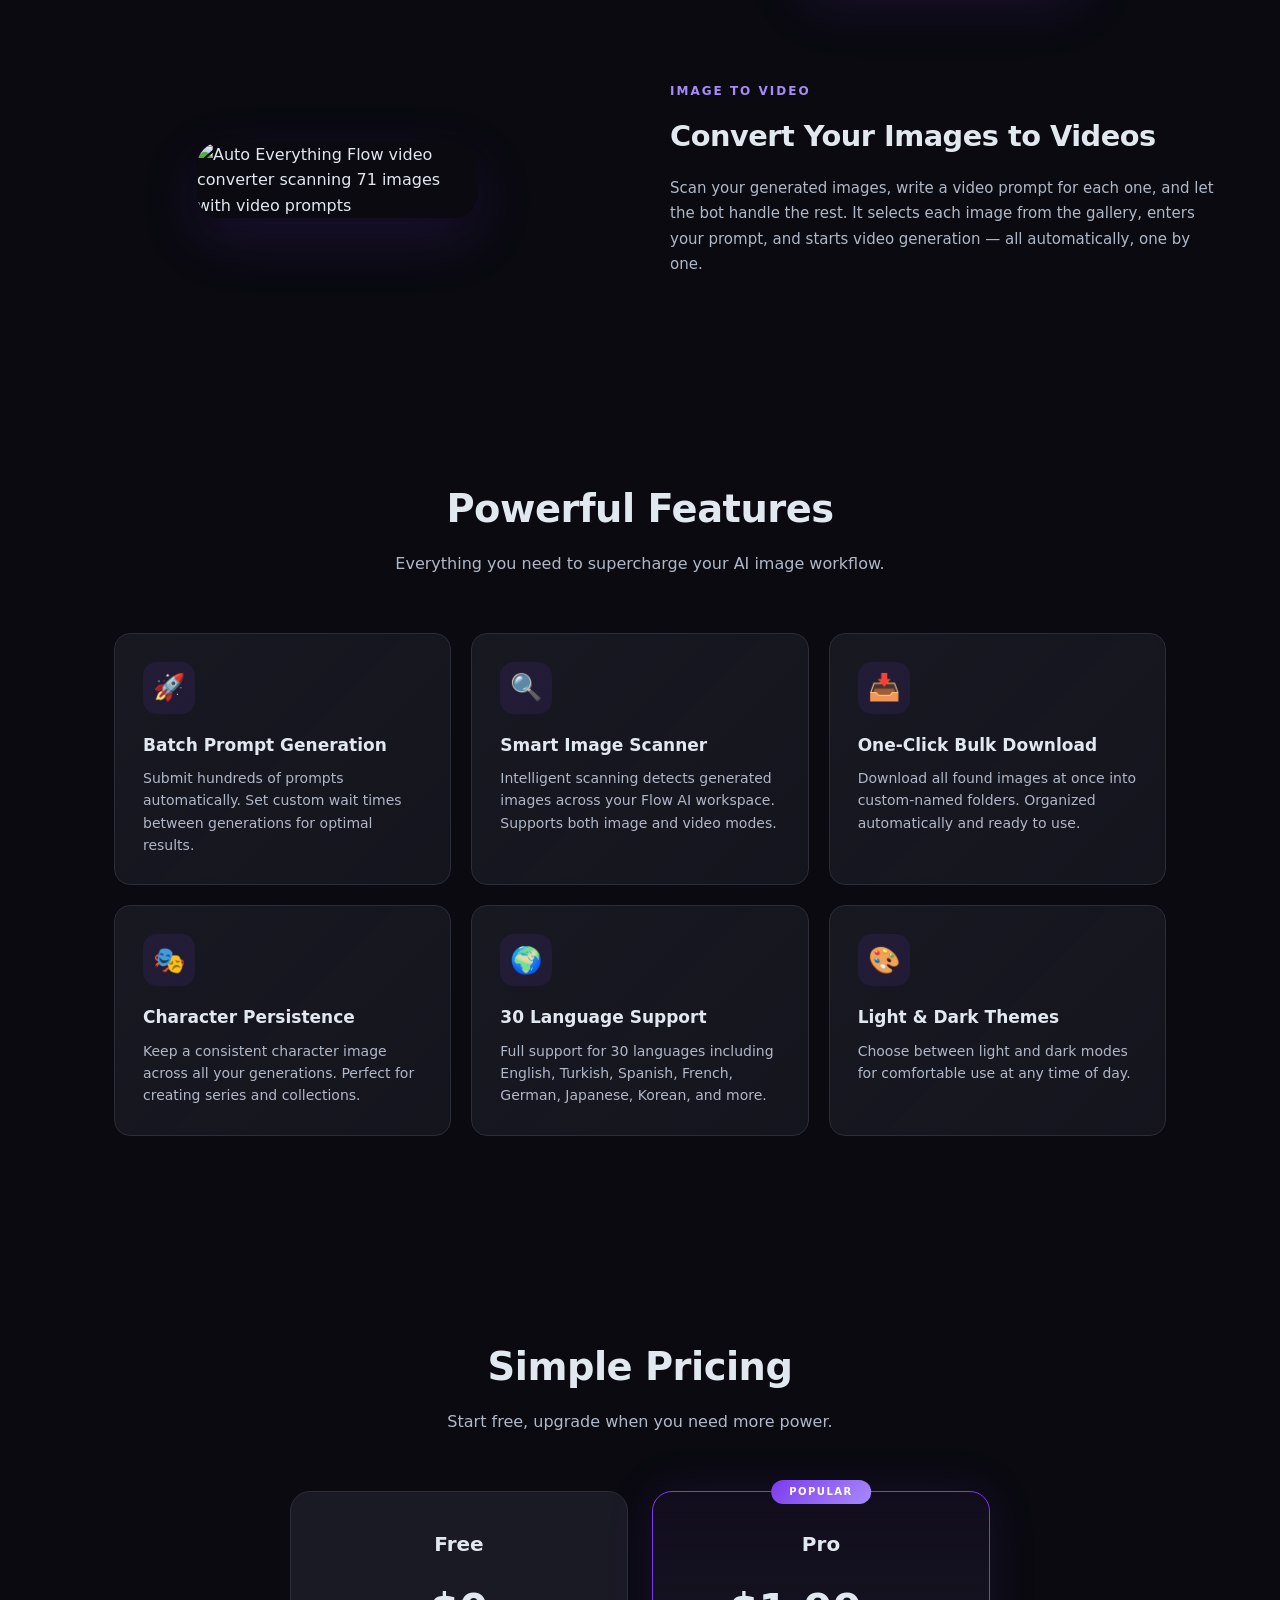
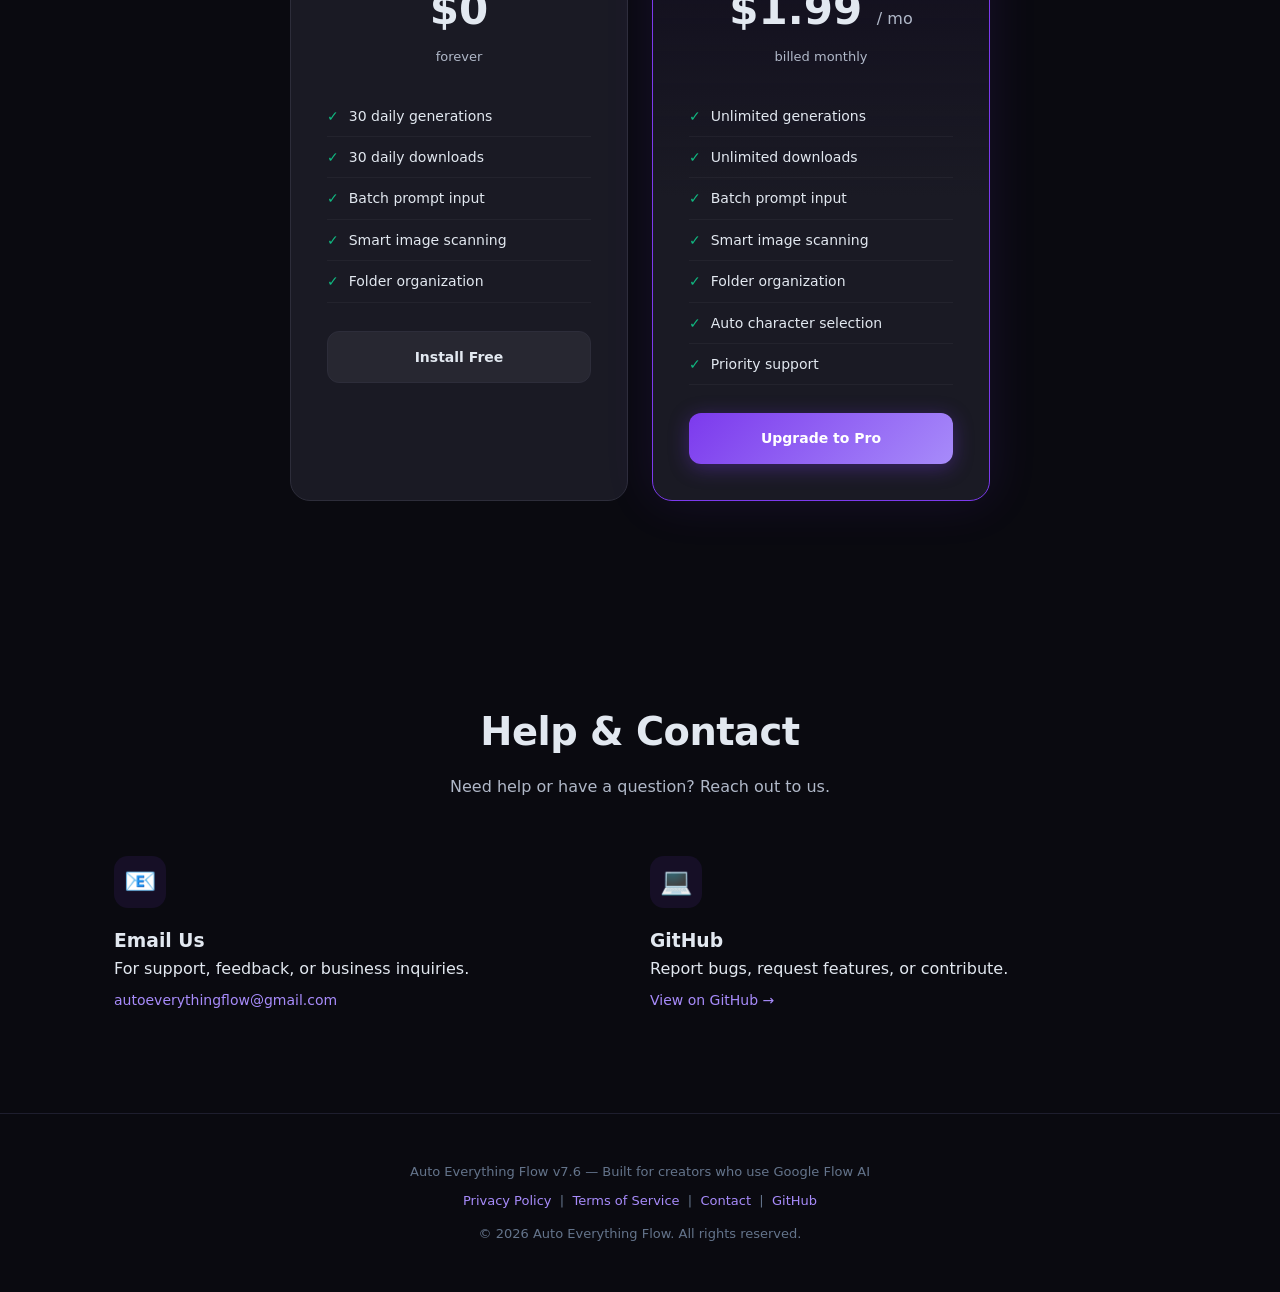
==== commit e555a2ef: "Update site price to .99 and bump version to 7.6" ====
--- a/index.html
+++ b/index.html
@@ -456,7 +456,7 @@
   <div class="hero">
     <img src="logo.png" alt="Auto Everything Flow" class="hero-icon" width="90" height="90" fetchpriority="high" style="object-fit:contain;">
     <h1>Auto Everything Flow</h1>
-    <span class="version-badge">v7.3 &mdash; PRO</span>
+    <span class="version-badge">v7.6 &mdash; PRO</span>
     <p class="subtitle">Automate image generation, image-to-video conversion, and bulk downloading on Google Flow AI. Save hours with batch prompts, smart scanning, and one-click downloads.</p>
     <div class="hero-badges">
       <span class="hero-badge">Chrome Extension</span>
@@ -607,7 +607,7 @@
       </div>
       <div class="price-card pro reveal" style="transition-delay:0.1s">
         <h3>Pro</h3>
-        <div class="price-amount">$3.99 <span>/ mo</span></div>
+        <div class="price-amount">$1.99 <span>/ mo</span></div>
         <div class="price-period">billed monthly</div>
         <ul class="price-features">
           <li>Unlimited generations</li>
@@ -645,7 +645,7 @@
 
   <!-- FOOTER -->
   <footer>
-    <p>Auto Everything Flow v7.3 &mdash; Built for creators who use Google Flow AI</p>
+    <p>Auto Everything Flow v7.6 &mdash; Built for creators who use Google Flow AI</p>
     <p style="margin-top:8px;">
       <a href="privacy-policy.html">Privacy Policy</a> &nbsp;|&nbsp;
       <a href="terms-of-service.html">Terms of Service</a> &nbsp;|&nbsp;
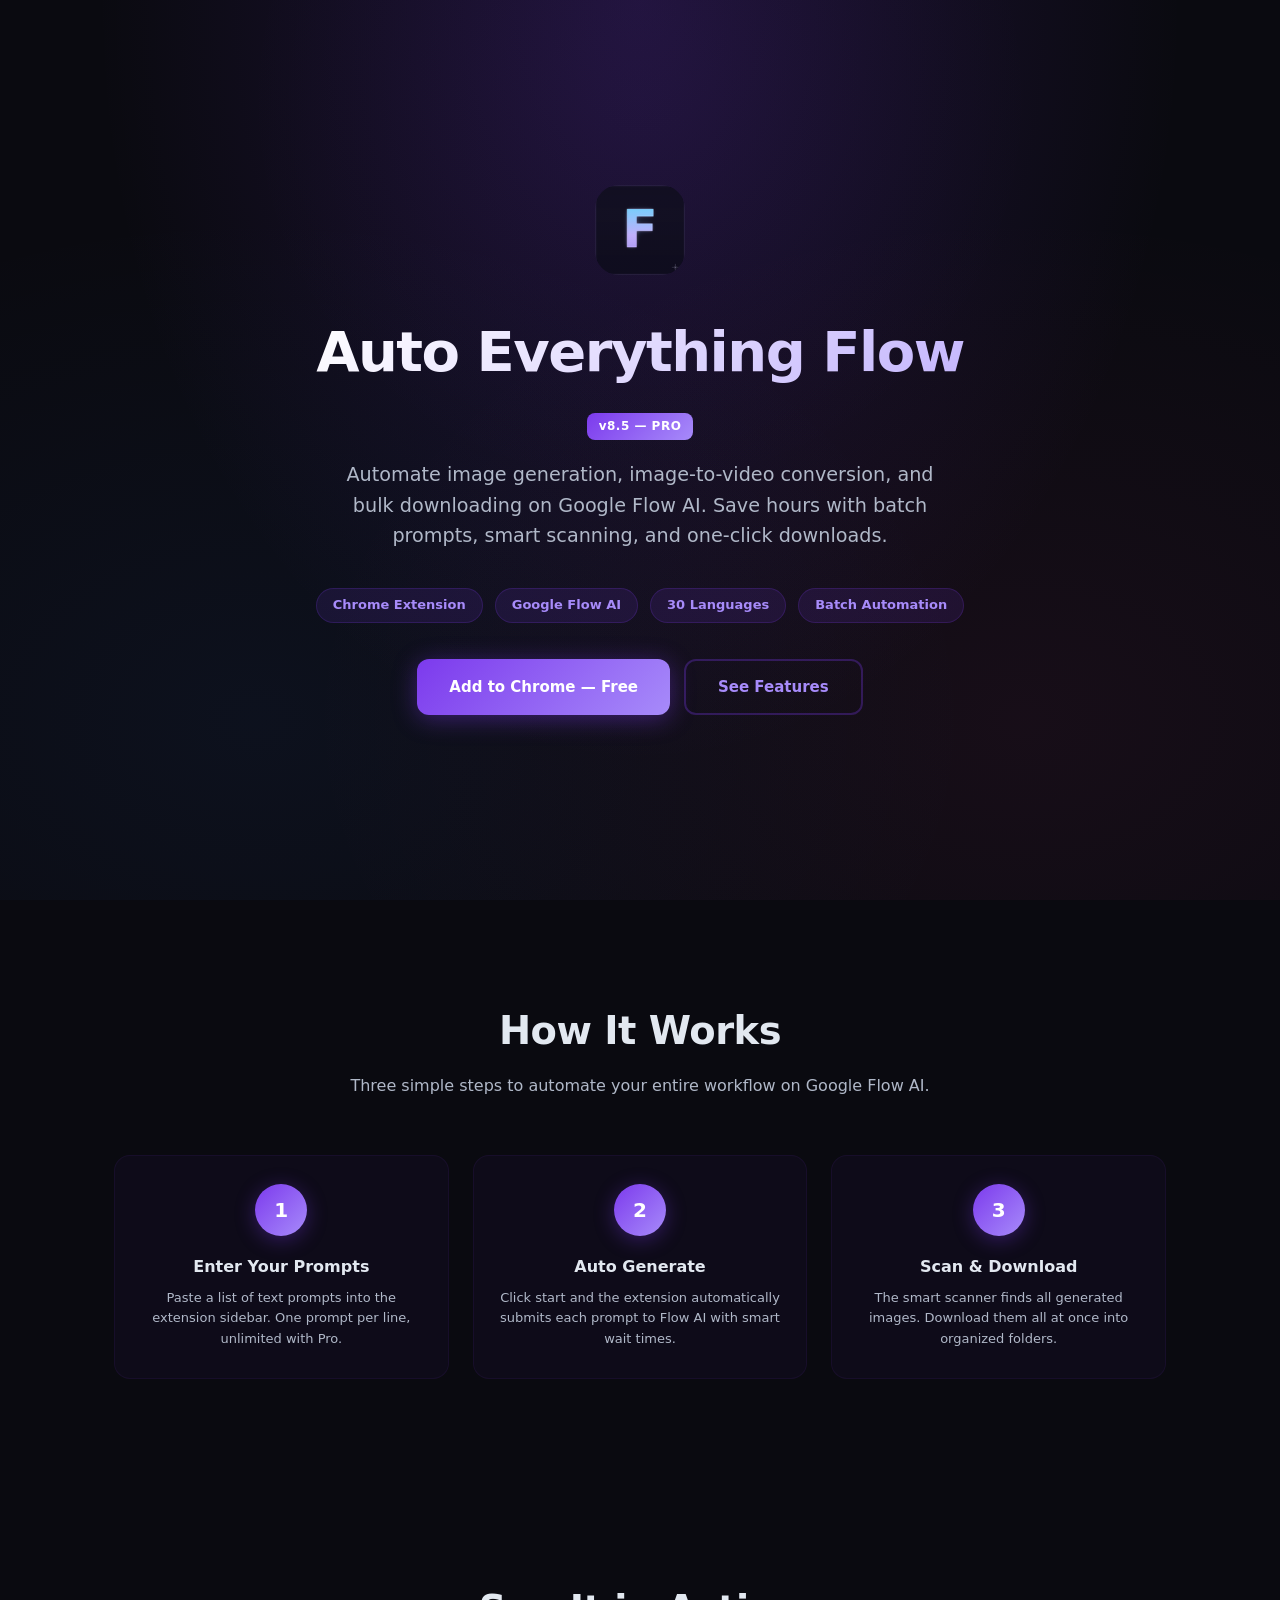
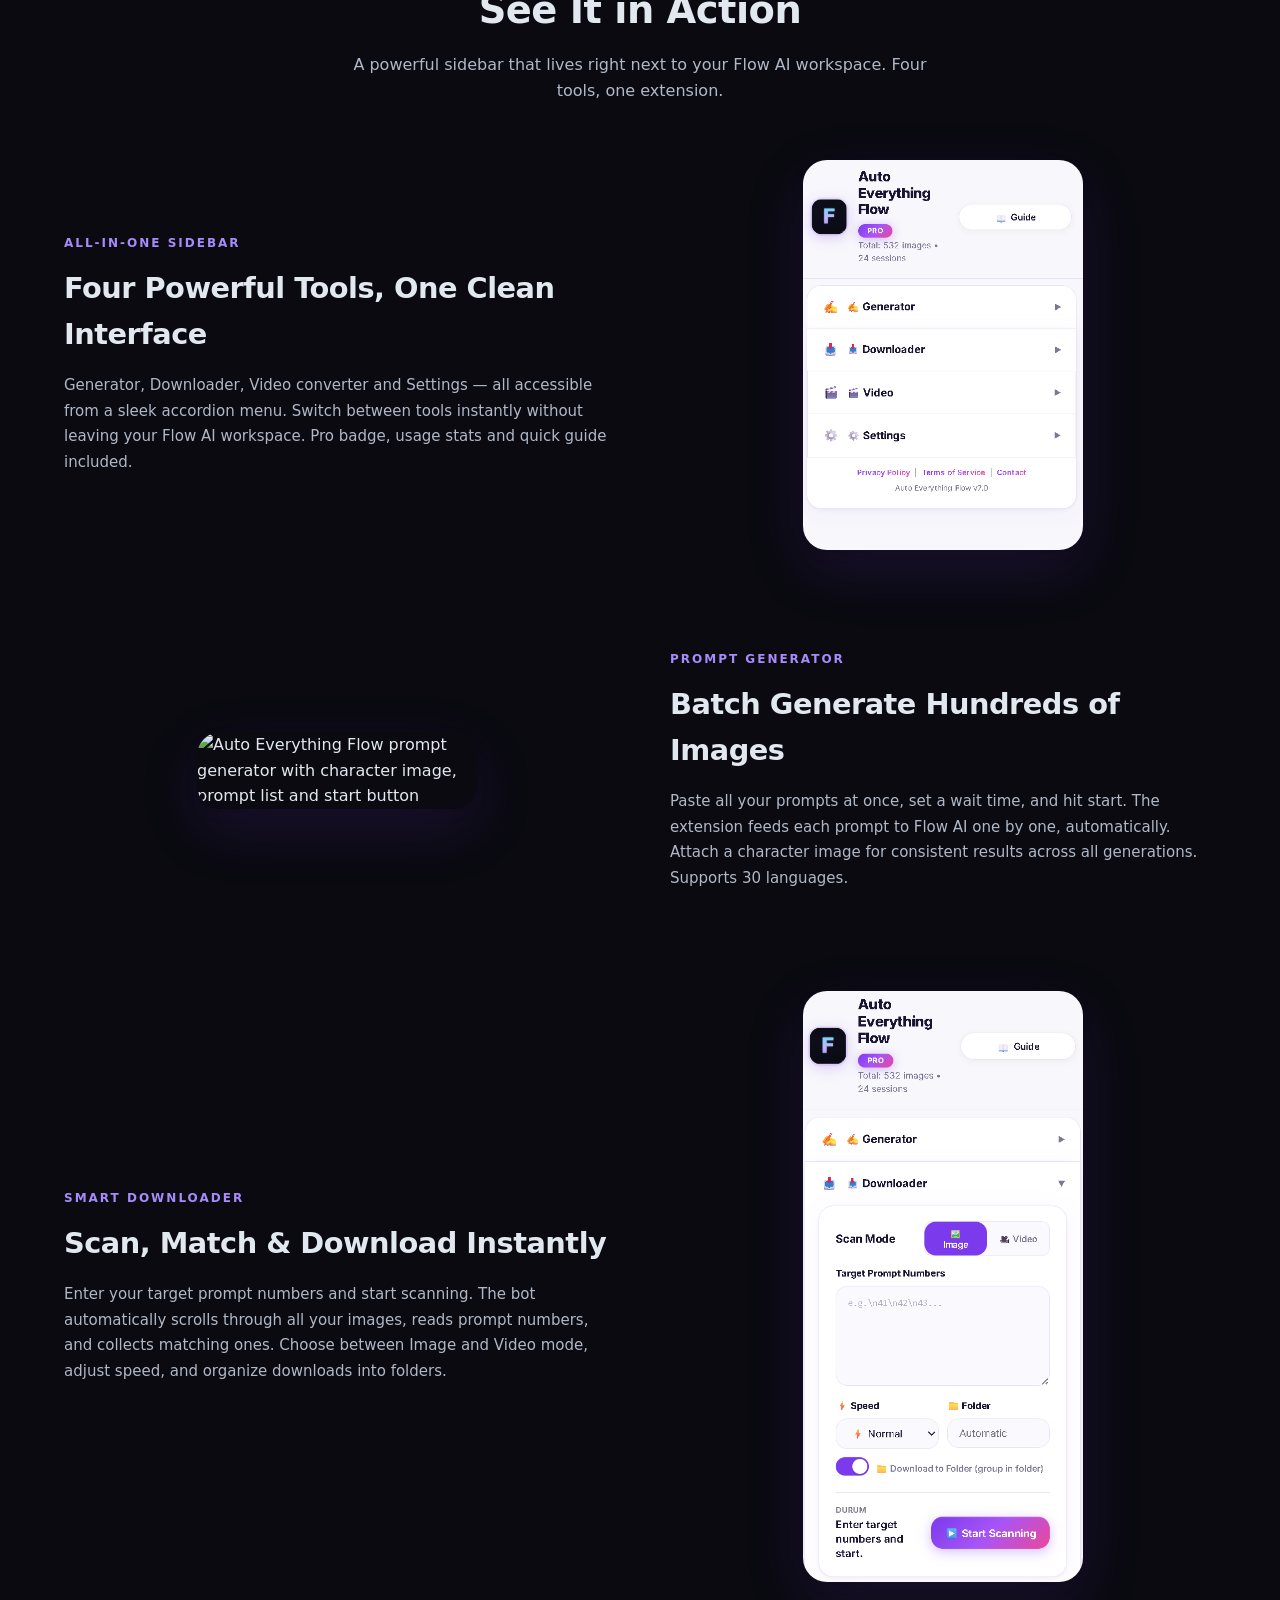
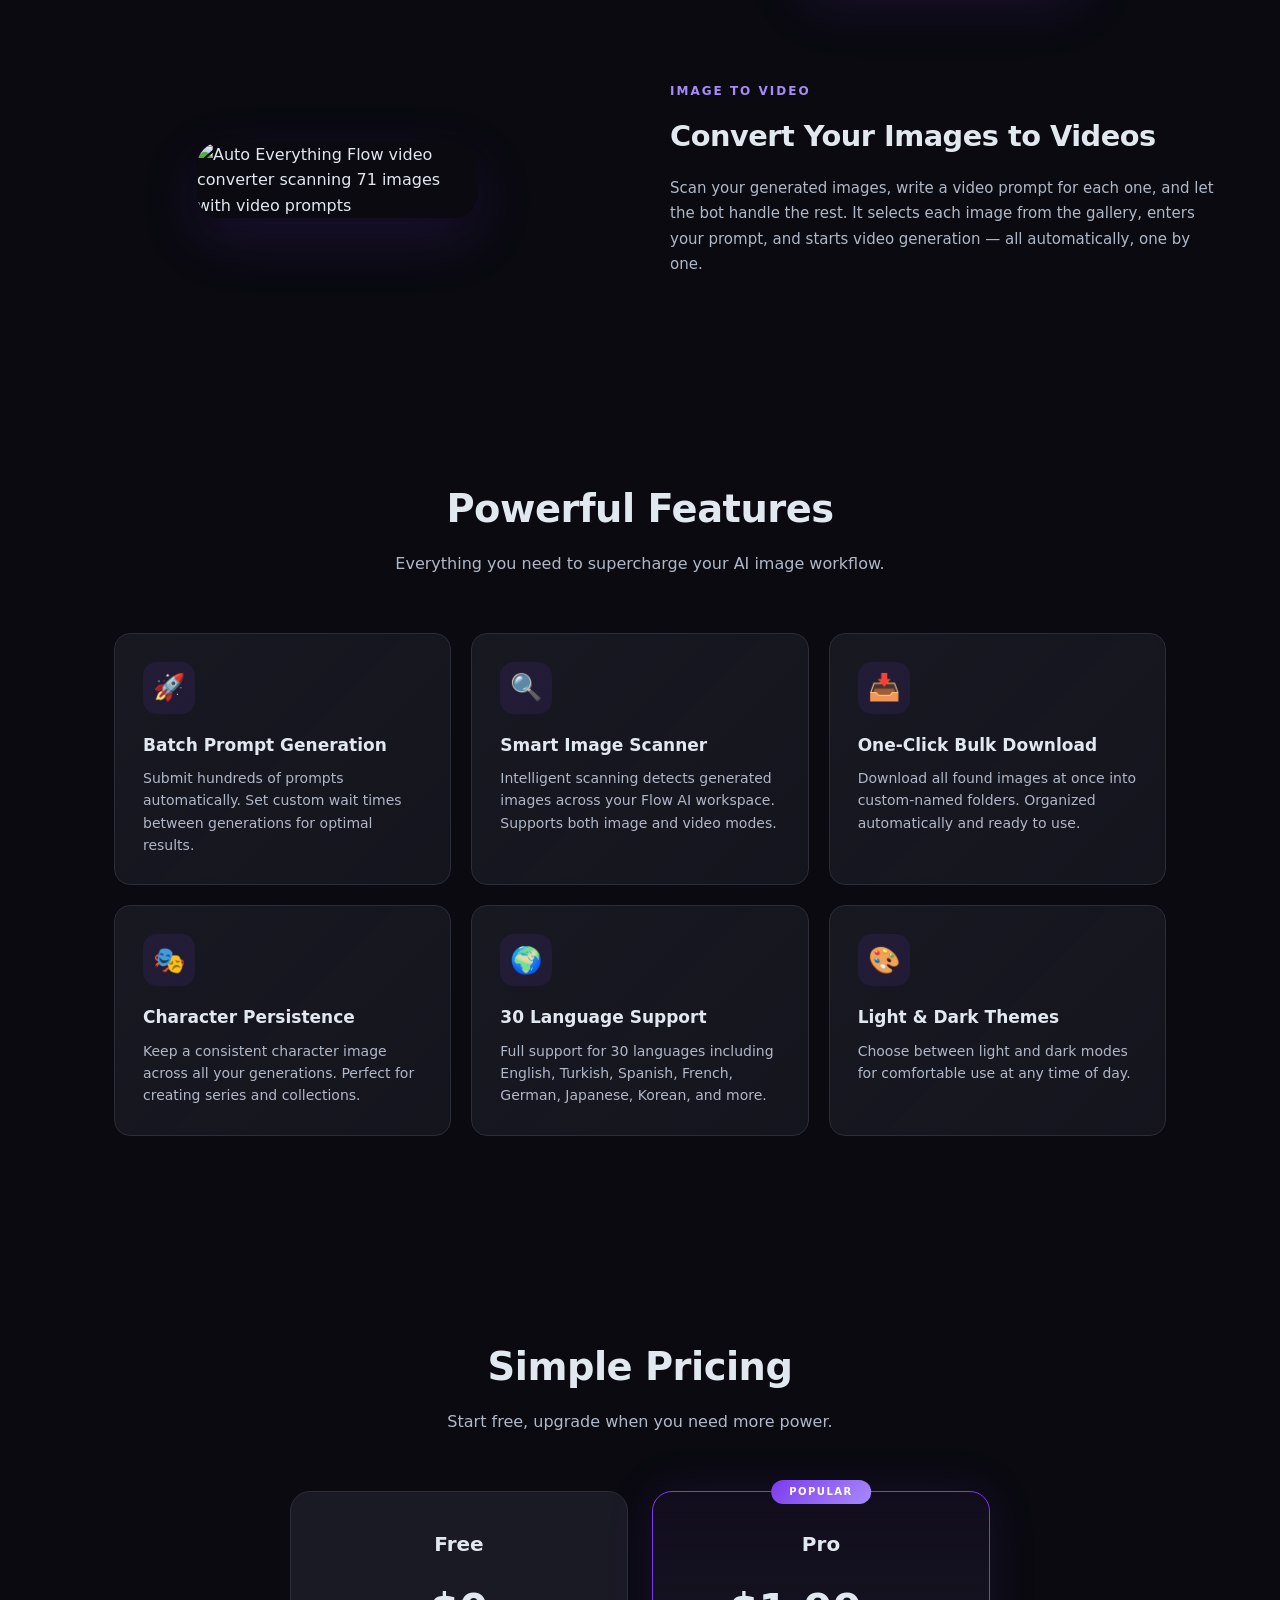
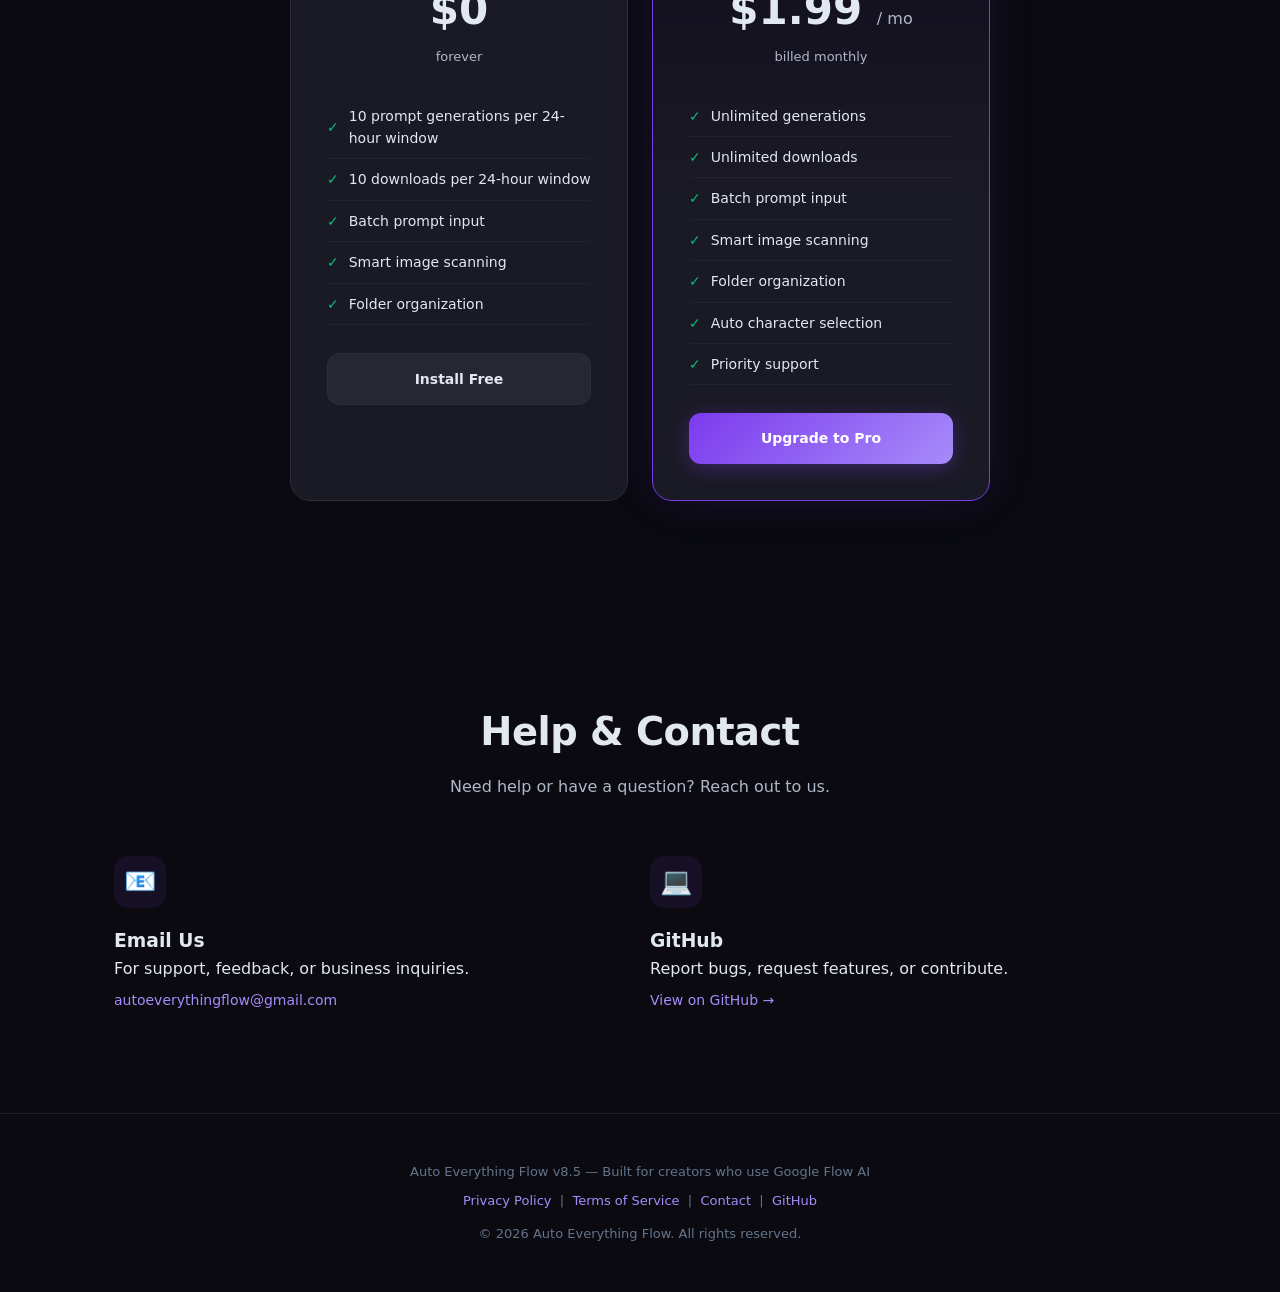
==== commit cda1bded: "Update website for version 8.5" ====
--- a/index.html
+++ b/index.html
@@ -456,7 +456,7 @@
   <div class="hero">
     <img src="logo.png" alt="Auto Everything Flow" class="hero-icon" width="90" height="90" fetchpriority="high" style="object-fit:contain;">
     <h1>Auto Everything Flow</h1>
-    <span class="version-badge">v7.6 &mdash; PRO</span>
+    <span class="version-badge">v8.5 &mdash; PRO</span>
     <p class="subtitle">Automate image generation, image-to-video conversion, and bulk downloading on Google Flow AI. Save hours with batch prompts, smart scanning, and one-click downloads.</p>
     <div class="hero-badges">
       <span class="hero-badge">Chrome Extension</span>
@@ -465,7 +465,7 @@
       <span class="hero-badge">Batch Automation</span>
     </div>
     <div class="cta-group">
-      <a href="https://chromewebstore.google.com/detail/auto-everything-flow-%E2%80%94-au/pklocmmjbncflpkopogbfoimombnkbae" class="btn btn-primary" target="_blank" rel="noopener">Add to Chrome — Free</a>
+      <a href="https://chromewebstore.google.com/detail/auto-everything-flow-auto/pklocmmjbncflpkopogbfoimombnkbae" class="btn btn-primary" target="_blank" rel="noopener">Add to Chrome — Free</a>
       <a href="#features" class="btn btn-outline">See Features</a>
     </div>
   </div>
@@ -597,13 +597,13 @@
         <div class="price-amount">$0</div>
         <div class="price-period">forever</div>
         <ul class="price-features">
-          <li>30 daily generations</li>
-          <li>30 daily downloads</li>
+          <li>10 prompt generations per 24-hour window</li>
+          <li>10 downloads per 24-hour window</li>
           <li>Batch prompt input</li>
           <li>Smart image scanning</li>
           <li>Folder organization</li>
         </ul>
-        <a href="https://chromewebstore.google.com/detail/auto-everything-flow-%E2%80%94-au/pklocmmjbncflpkopogbfoimombnkbae" class="price-btn free" target="_blank" rel="noopener">Install Free</a>
+        <a href="https://chromewebstore.google.com/detail/auto-everything-flow-auto/pklocmmjbncflpkopogbfoimombnkbae" class="price-btn free" target="_blank" rel="noopener">Install Free</a>
       </div>
       <div class="price-card pro reveal" style="transition-delay:0.1s">
         <h3>Pro</h3>
@@ -645,7 +645,7 @@
 
   <!-- FOOTER -->
   <footer>
-    <p>Auto Everything Flow v7.6 &mdash; Built for creators who use Google Flow AI</p>
+    <p>Auto Everything Flow v8.5 &mdash; Built for creators who use Google Flow AI</p>
     <p style="margin-top:8px;">
       <a href="privacy-policy.html">Privacy Policy</a> &nbsp;|&nbsp;
       <a href="terms-of-service.html">Terms of Service</a> &nbsp;|&nbsp;
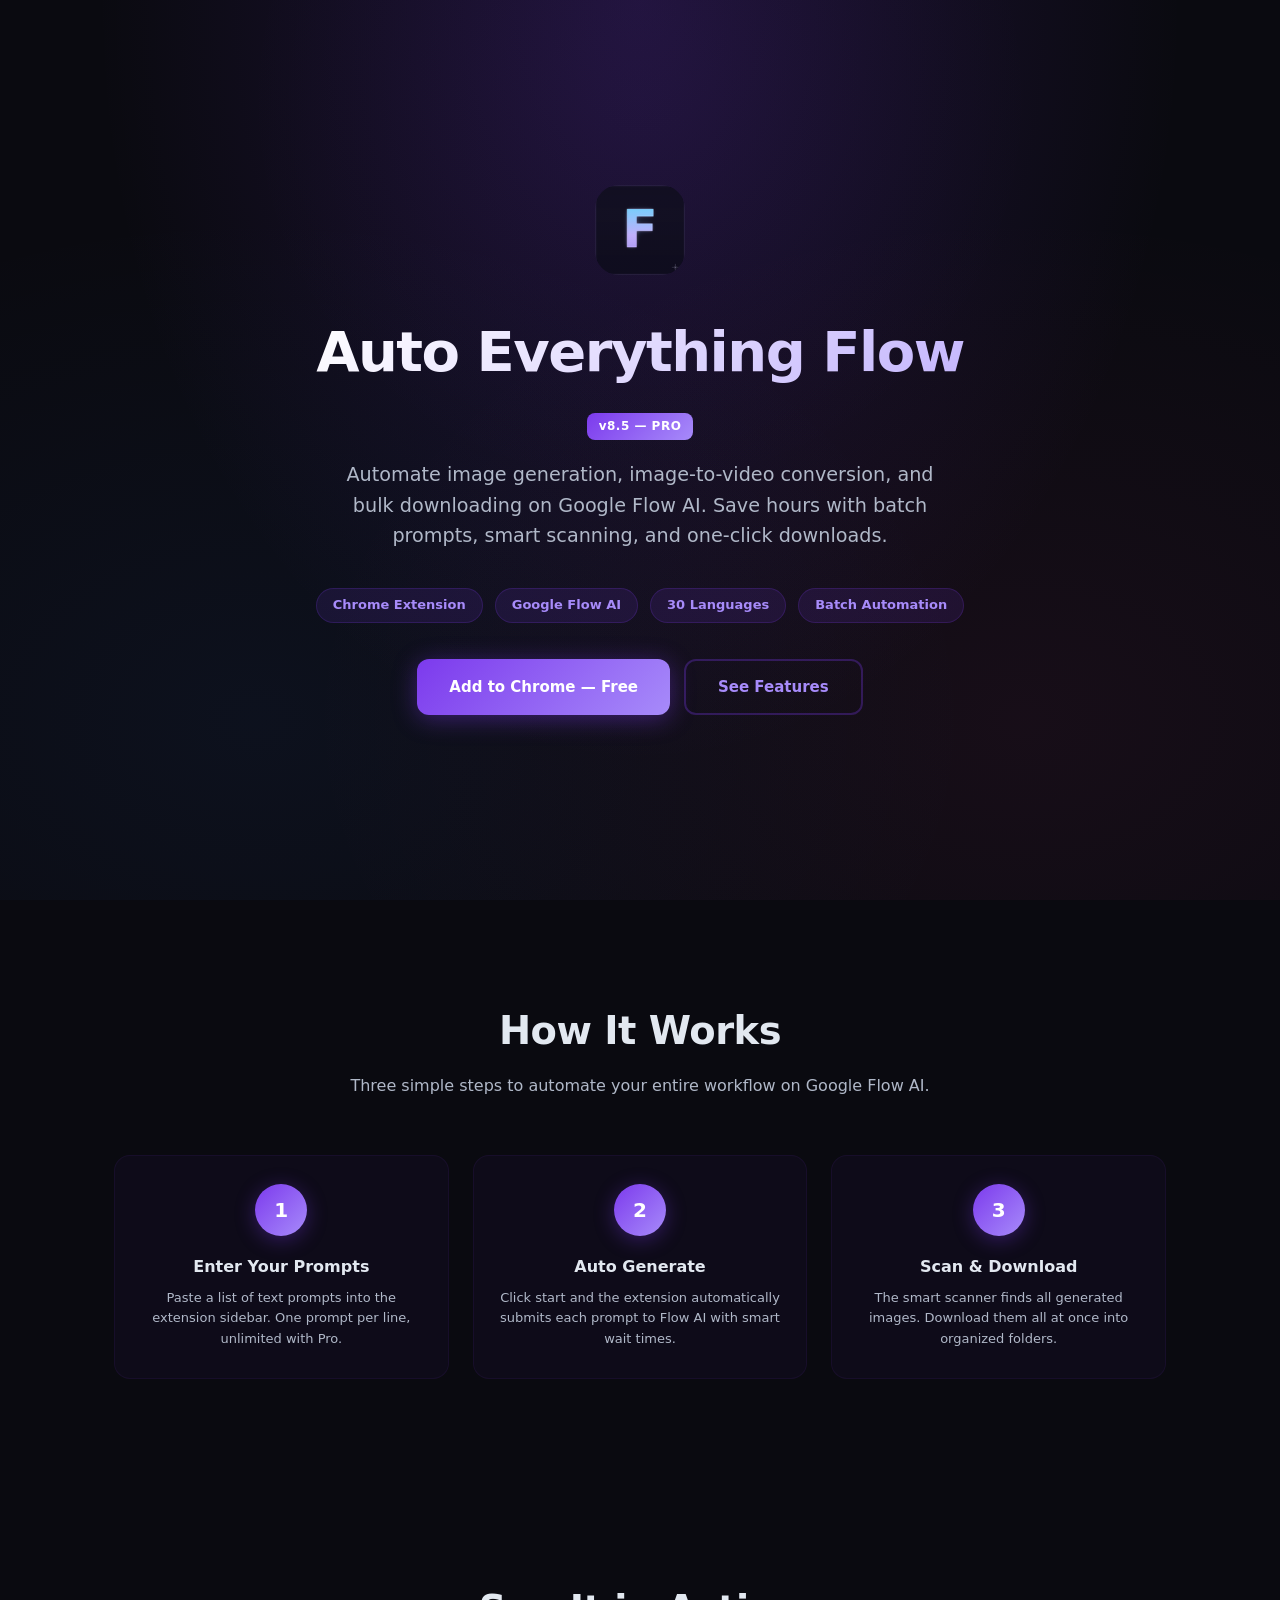
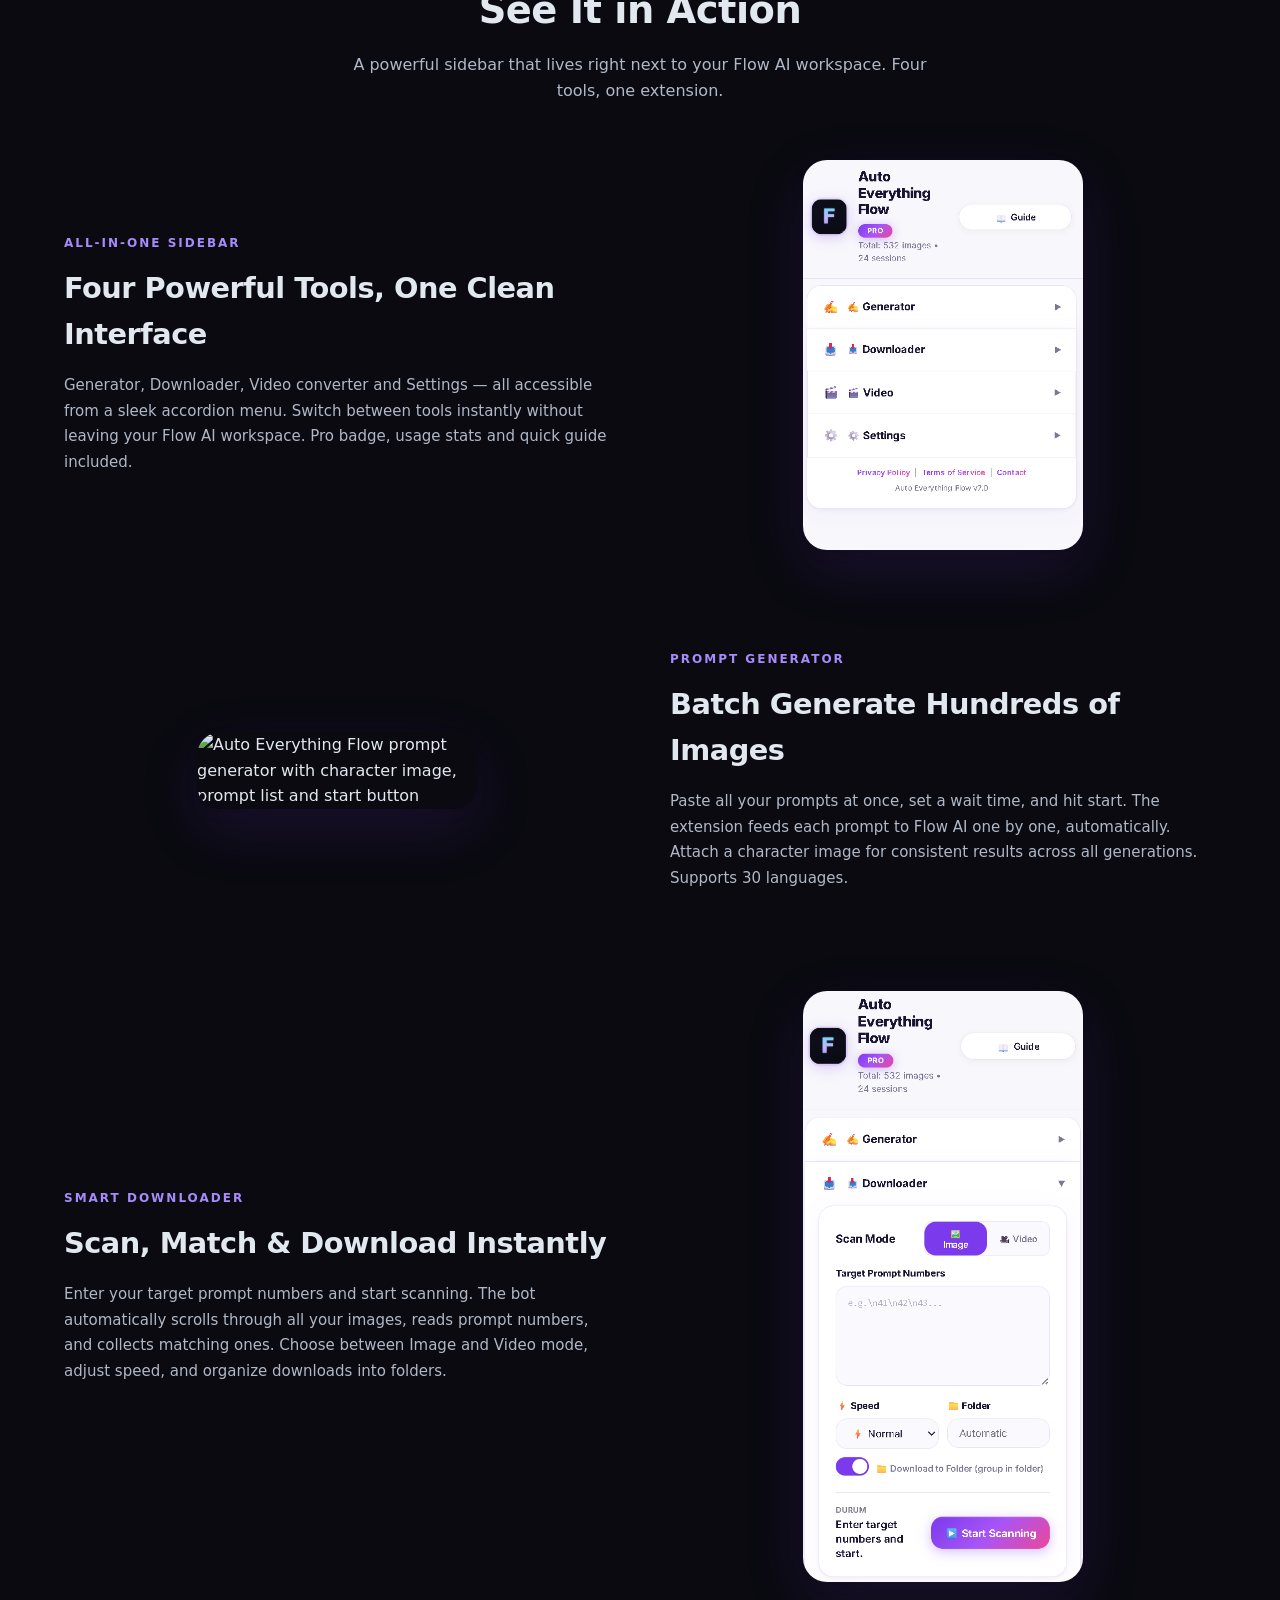
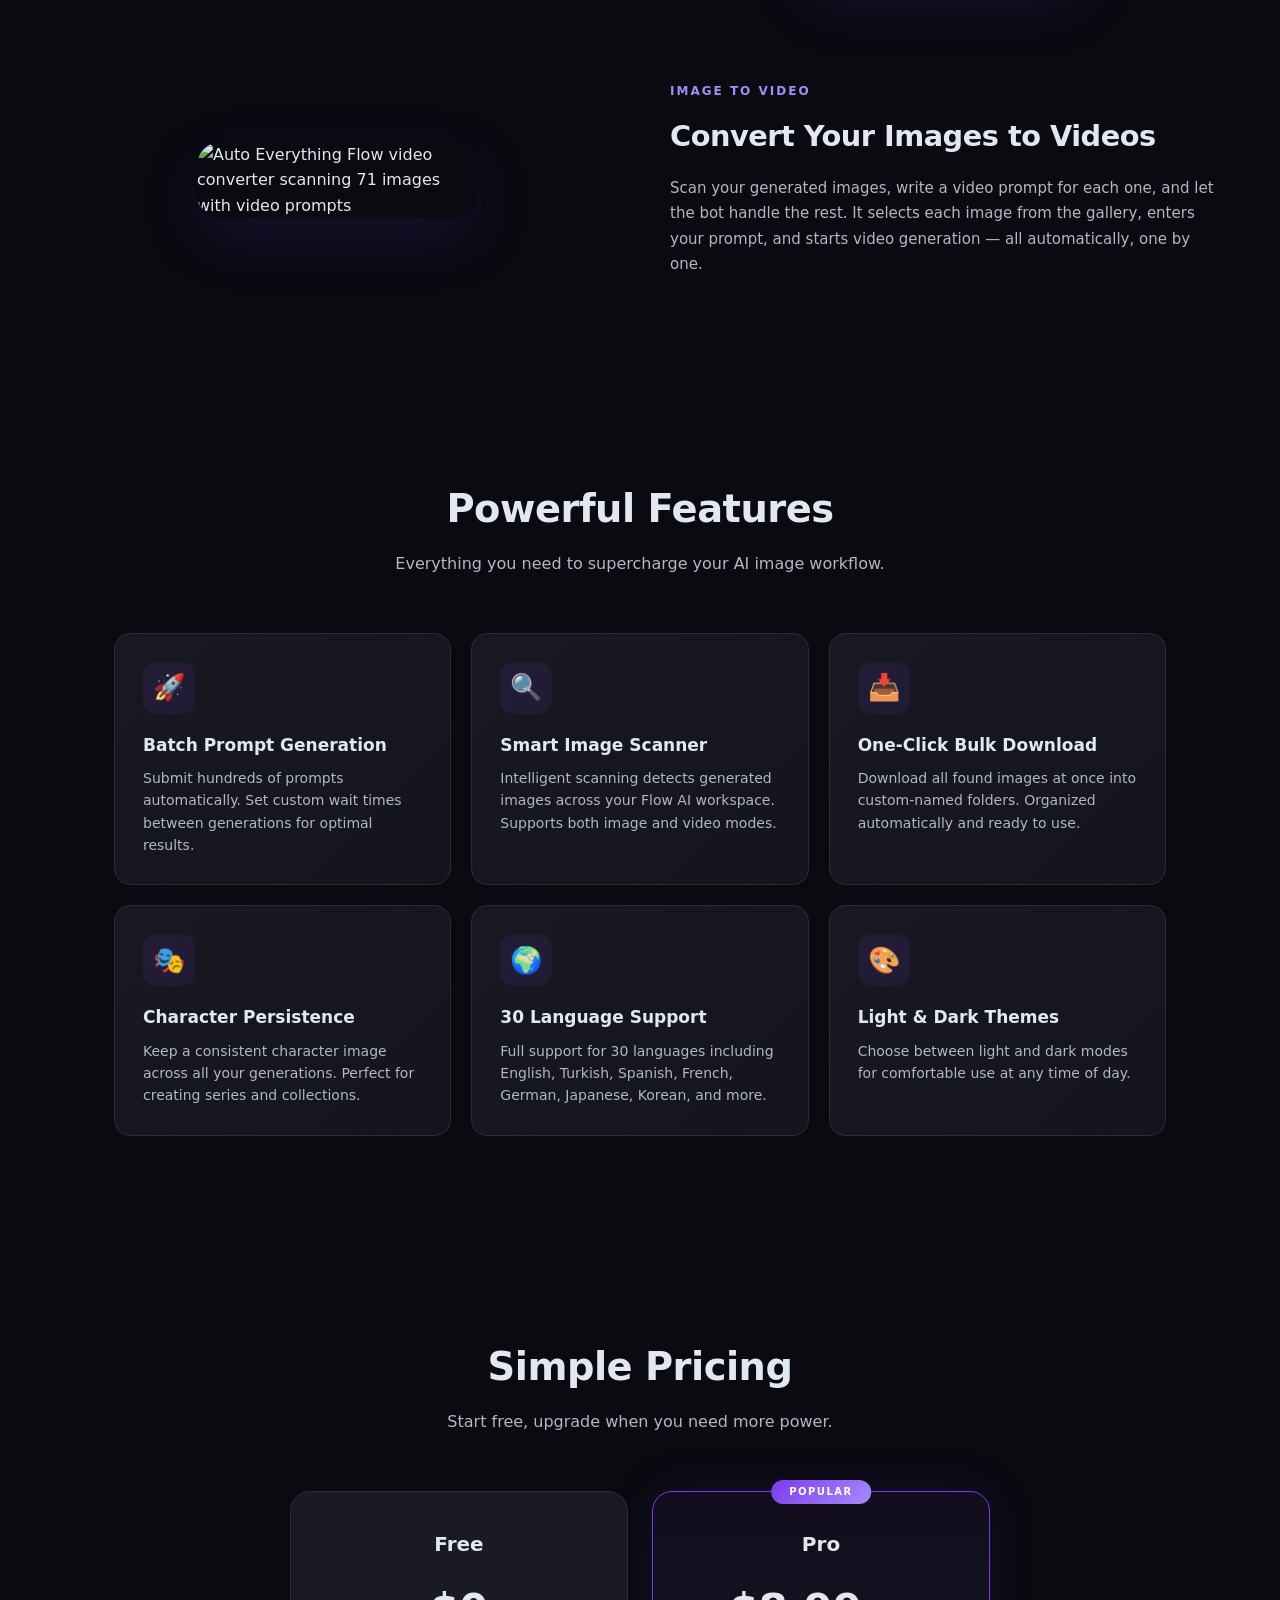
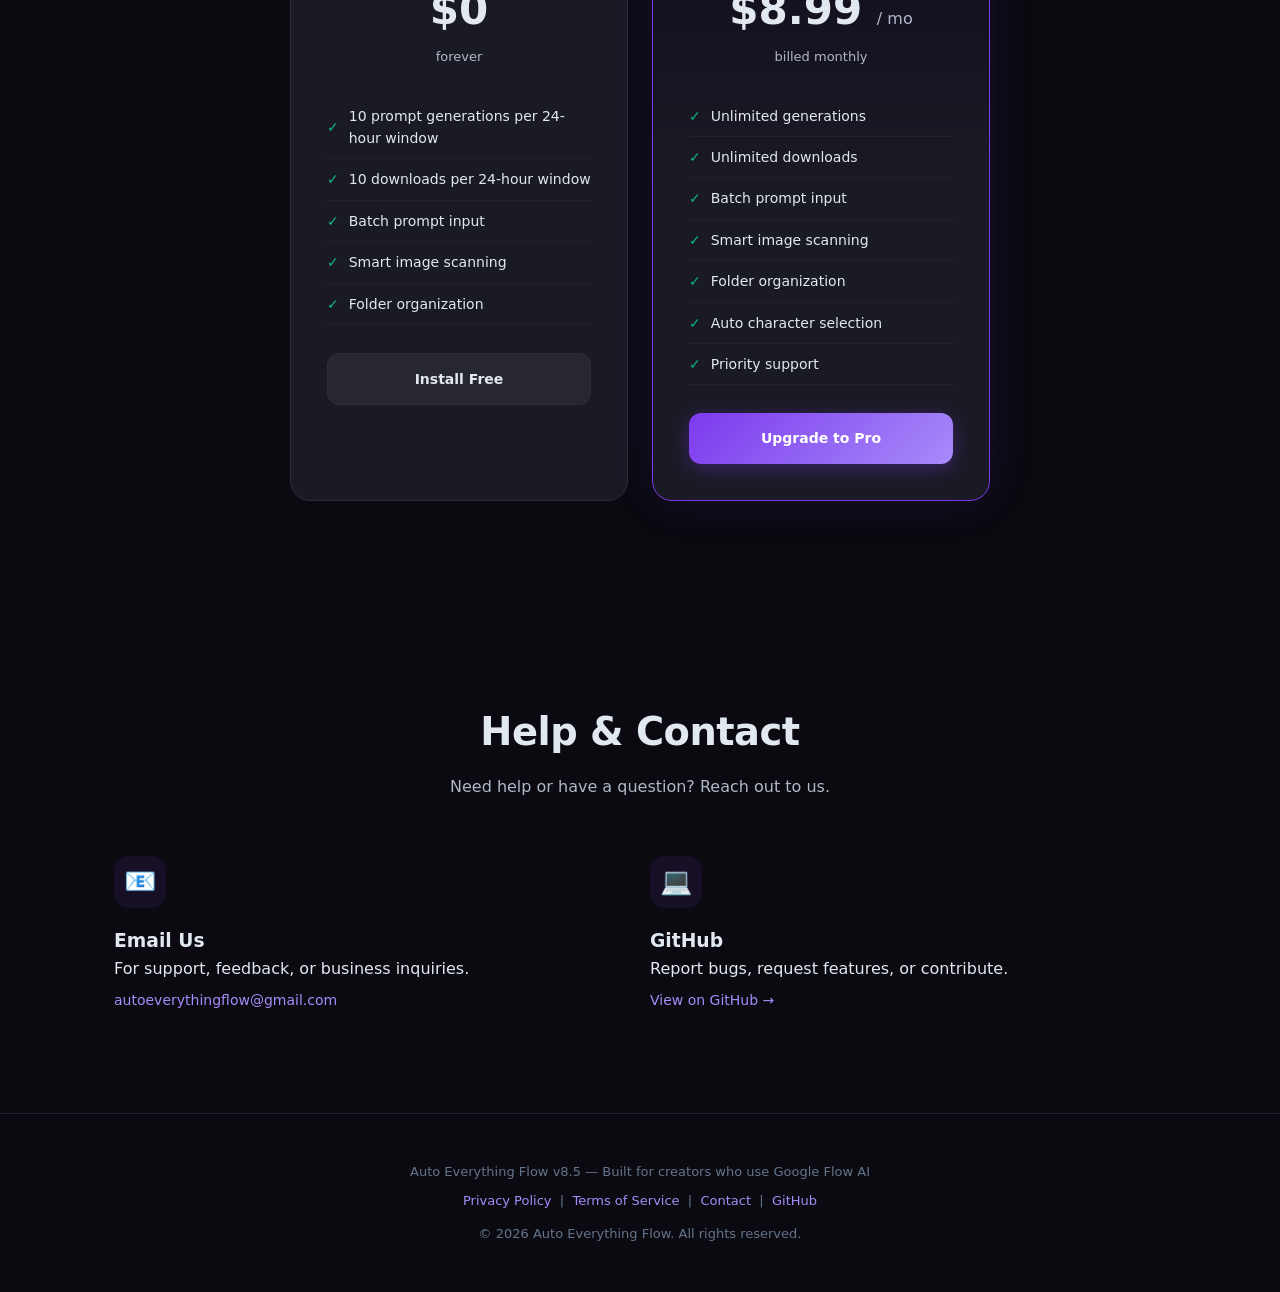
==== commit f0cc9e2d: "Update website Pro monthly price to 8.99 USD" ====
--- a/index.html
+++ b/index.html
@@ -607,7 +607,7 @@
       </div>
       <div class="price-card pro reveal" style="transition-delay:0.1s">
         <h3>Pro</h3>
-        <div class="price-amount">$1.99 <span>/ mo</span></div>
+        <div class="price-amount">$8.99 <span>/ mo</span></div>
         <div class="price-period">billed monthly</div>
         <ul class="price-features">
           <li>Unlimited generations</li>
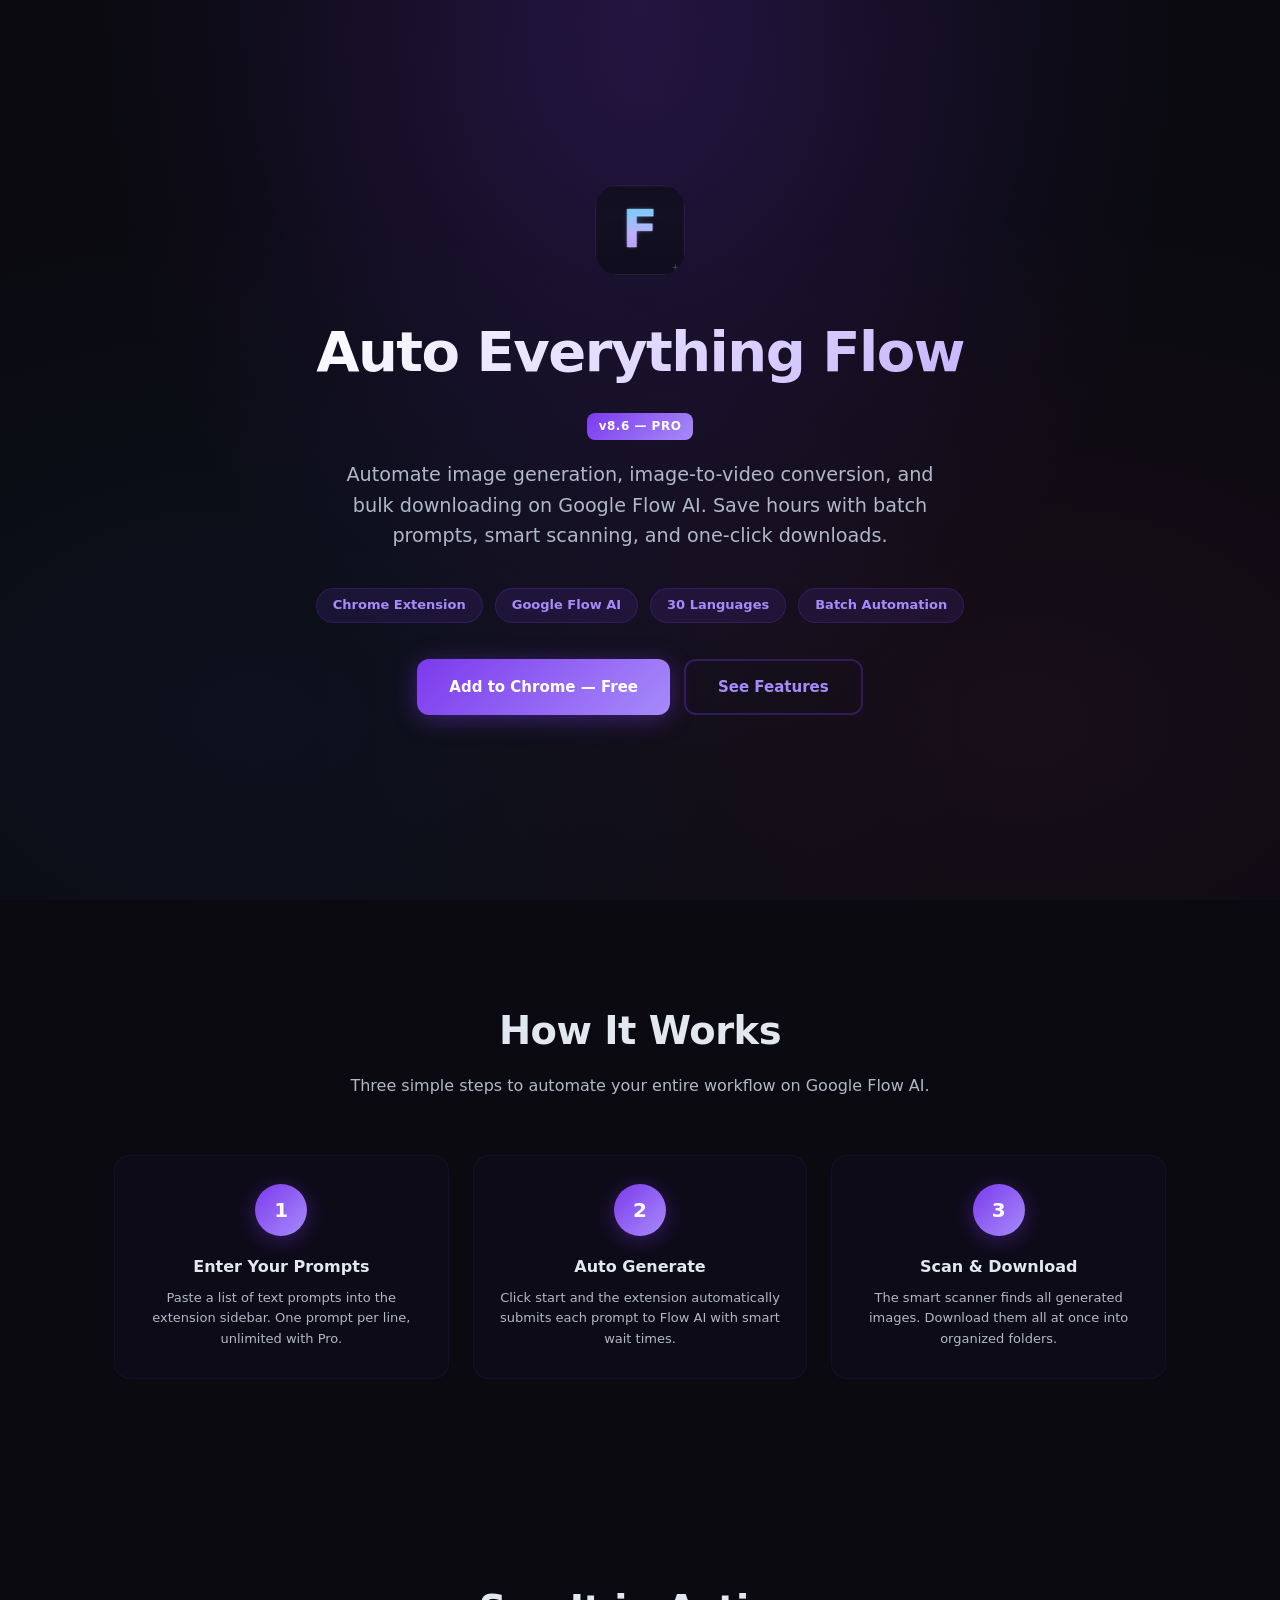
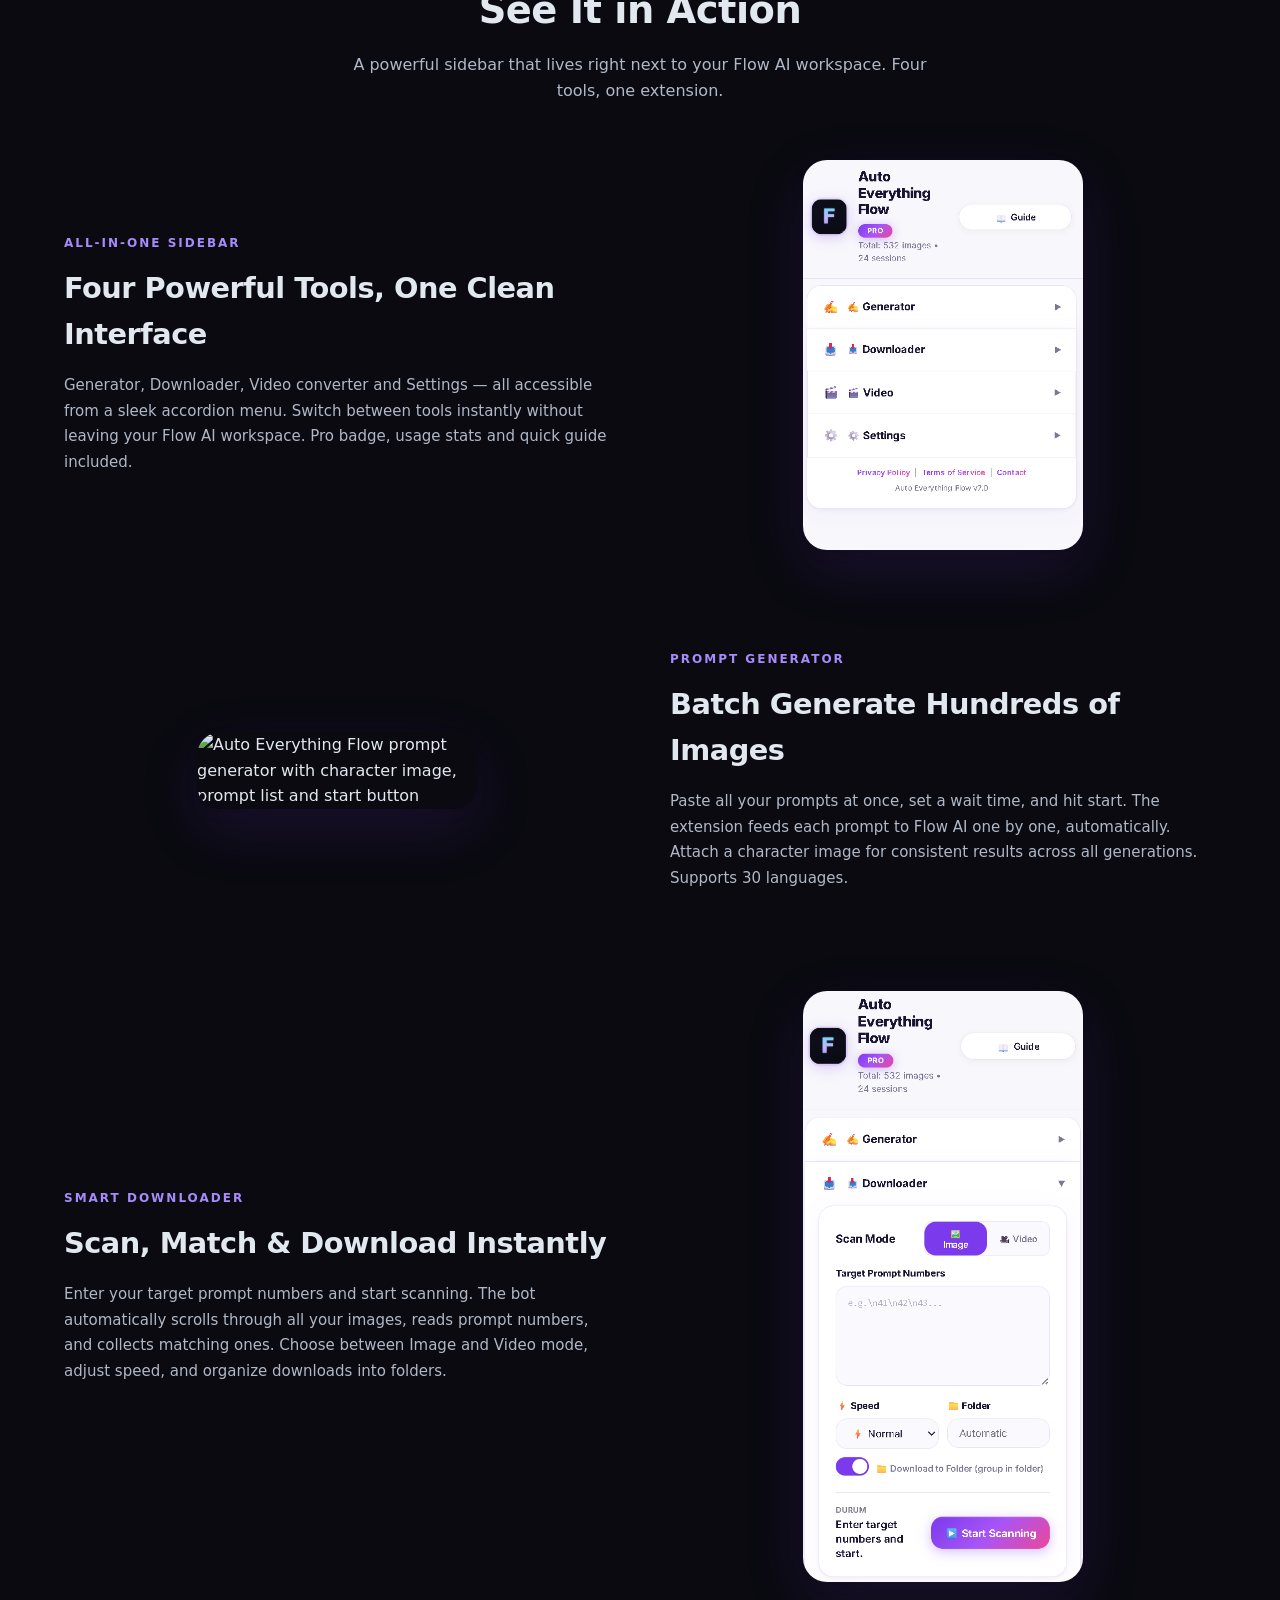
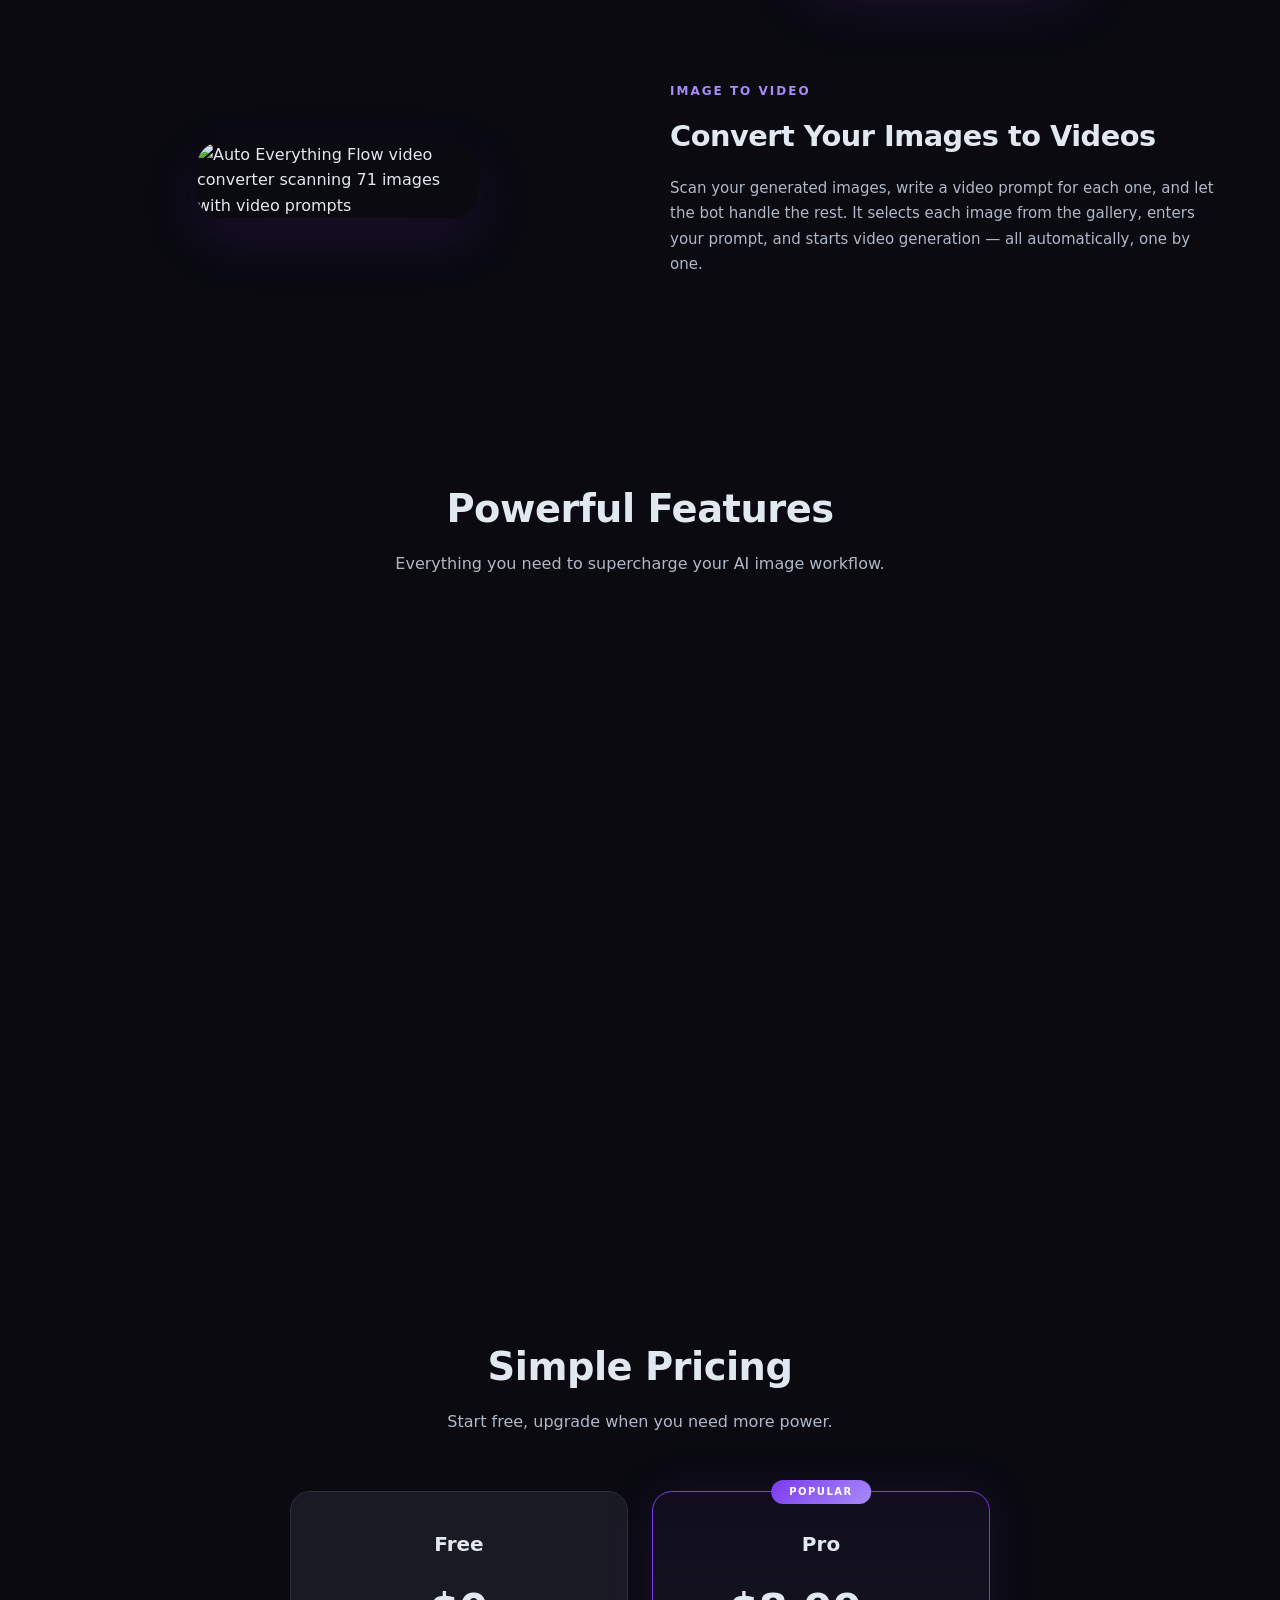
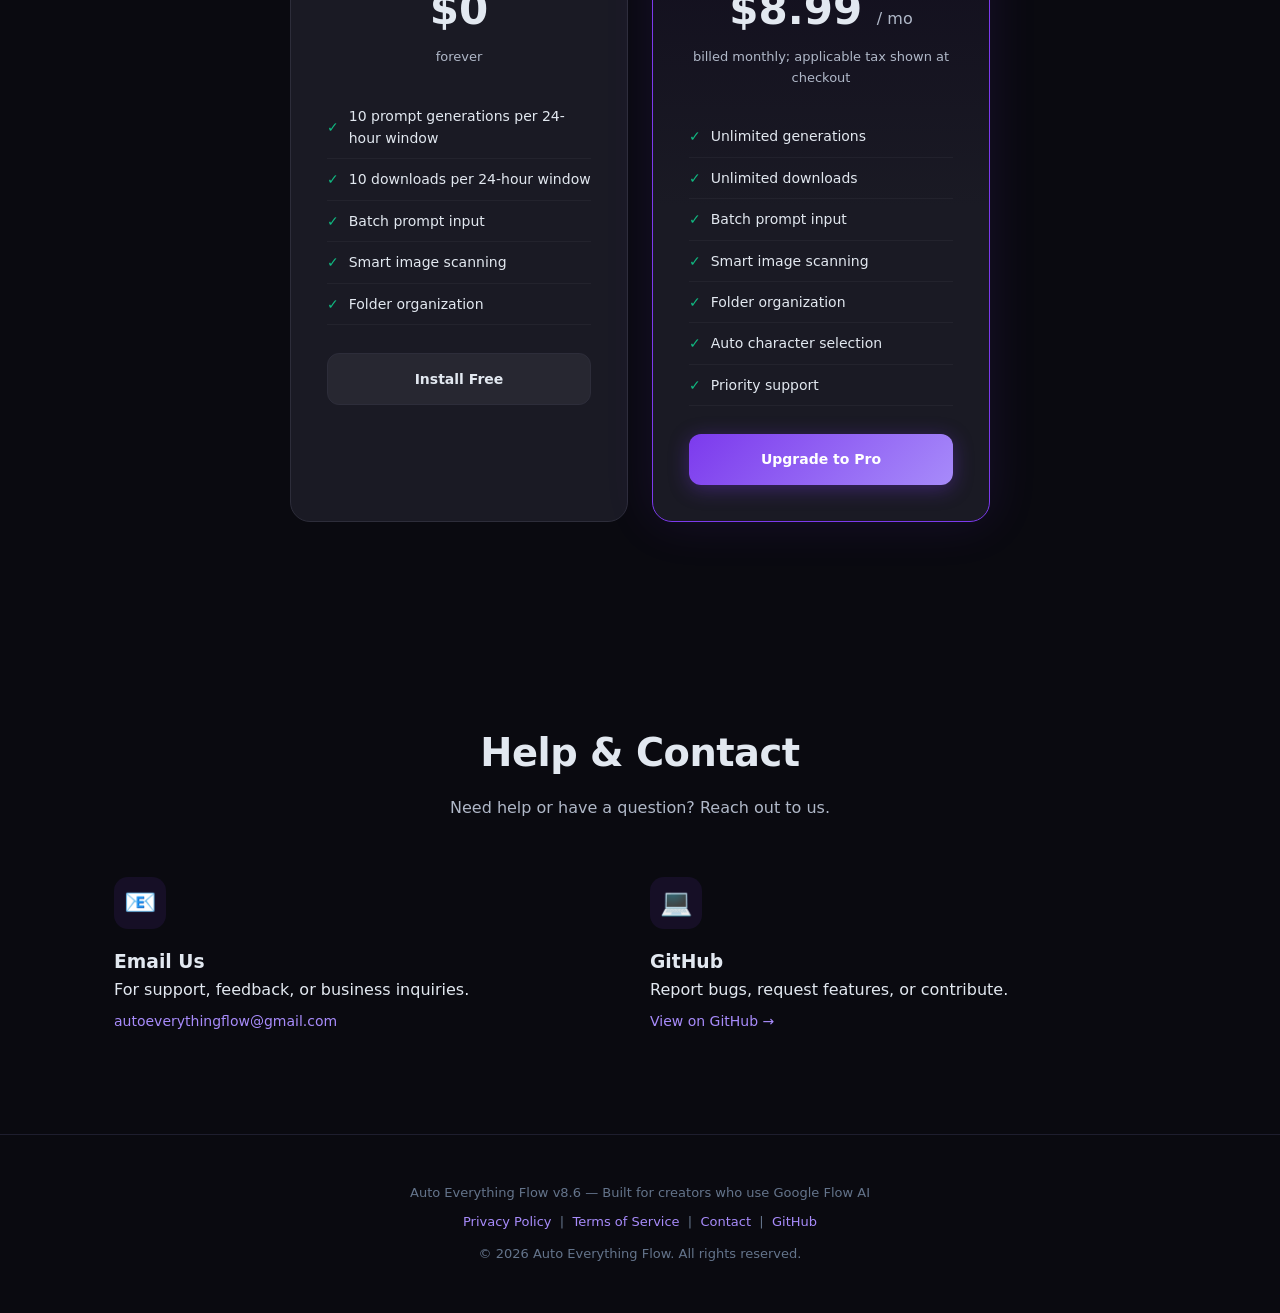
==== commit dfd19a34: "Route new Pro purchases to verified Paddle checkout" ====
--- a/index.html
+++ b/index.html
@@ -456,7 +456,7 @@
   <div class="hero">
     <img src="logo.png" alt="Auto Everything Flow" class="hero-icon" width="90" height="90" fetchpriority="high" style="object-fit:contain;">
     <h1>Auto Everything Flow</h1>
-    <span class="version-badge">v8.5 &mdash; PRO</span>
+    <span class="version-badge">v8.6 &mdash; PRO</span>
     <p class="subtitle">Automate image generation, image-to-video conversion, and bulk downloading on Google Flow AI. Save hours with batch prompts, smart scanning, and one-click downloads.</p>
     <div class="hero-badges">
       <span class="hero-badge">Chrome Extension</span>
@@ -608,7 +608,7 @@
       <div class="price-card pro reveal" style="transition-delay:0.1s">
         <h3>Pro</h3>
         <div class="price-amount">$8.99 <span>/ mo</span></div>
-        <div class="price-period">billed monthly</div>
+        <div class="price-period">billed monthly; applicable tax shown at checkout</div>
         <ul class="price-features">
           <li>Unlimited generations</li>
           <li>Unlimited downloads</li>
@@ -618,7 +618,7 @@
           <li>Auto character selection</li>
           <li>Priority support</li>
         </ul>
-        <a href="https://autoeverythingflow.lemonsqueezy.com/checkout/buy/e310d3eb-757a-45cc-8721-51e775663e00" class="price-btn pro">Upgrade to Pro</a>
+        <a href="https://www.autoeverythingflow.com/subscribe.html" class="price-btn pro">Upgrade to Pro</a>
       </div>
     </div>
   </section>
@@ -645,7 +645,7 @@
 
   <!-- FOOTER -->
   <footer>
-    <p>Auto Everything Flow v8.5 &mdash; Built for creators who use Google Flow AI</p>
+    <p>Auto Everything Flow v8.6 &mdash; Built for creators who use Google Flow AI</p>
     <p style="margin-top:8px;">
       <a href="privacy-policy.html">Privacy Policy</a> &nbsp;|&nbsp;
       <a href="terms-of-service.html">Terms of Service</a> &nbsp;|&nbsp;
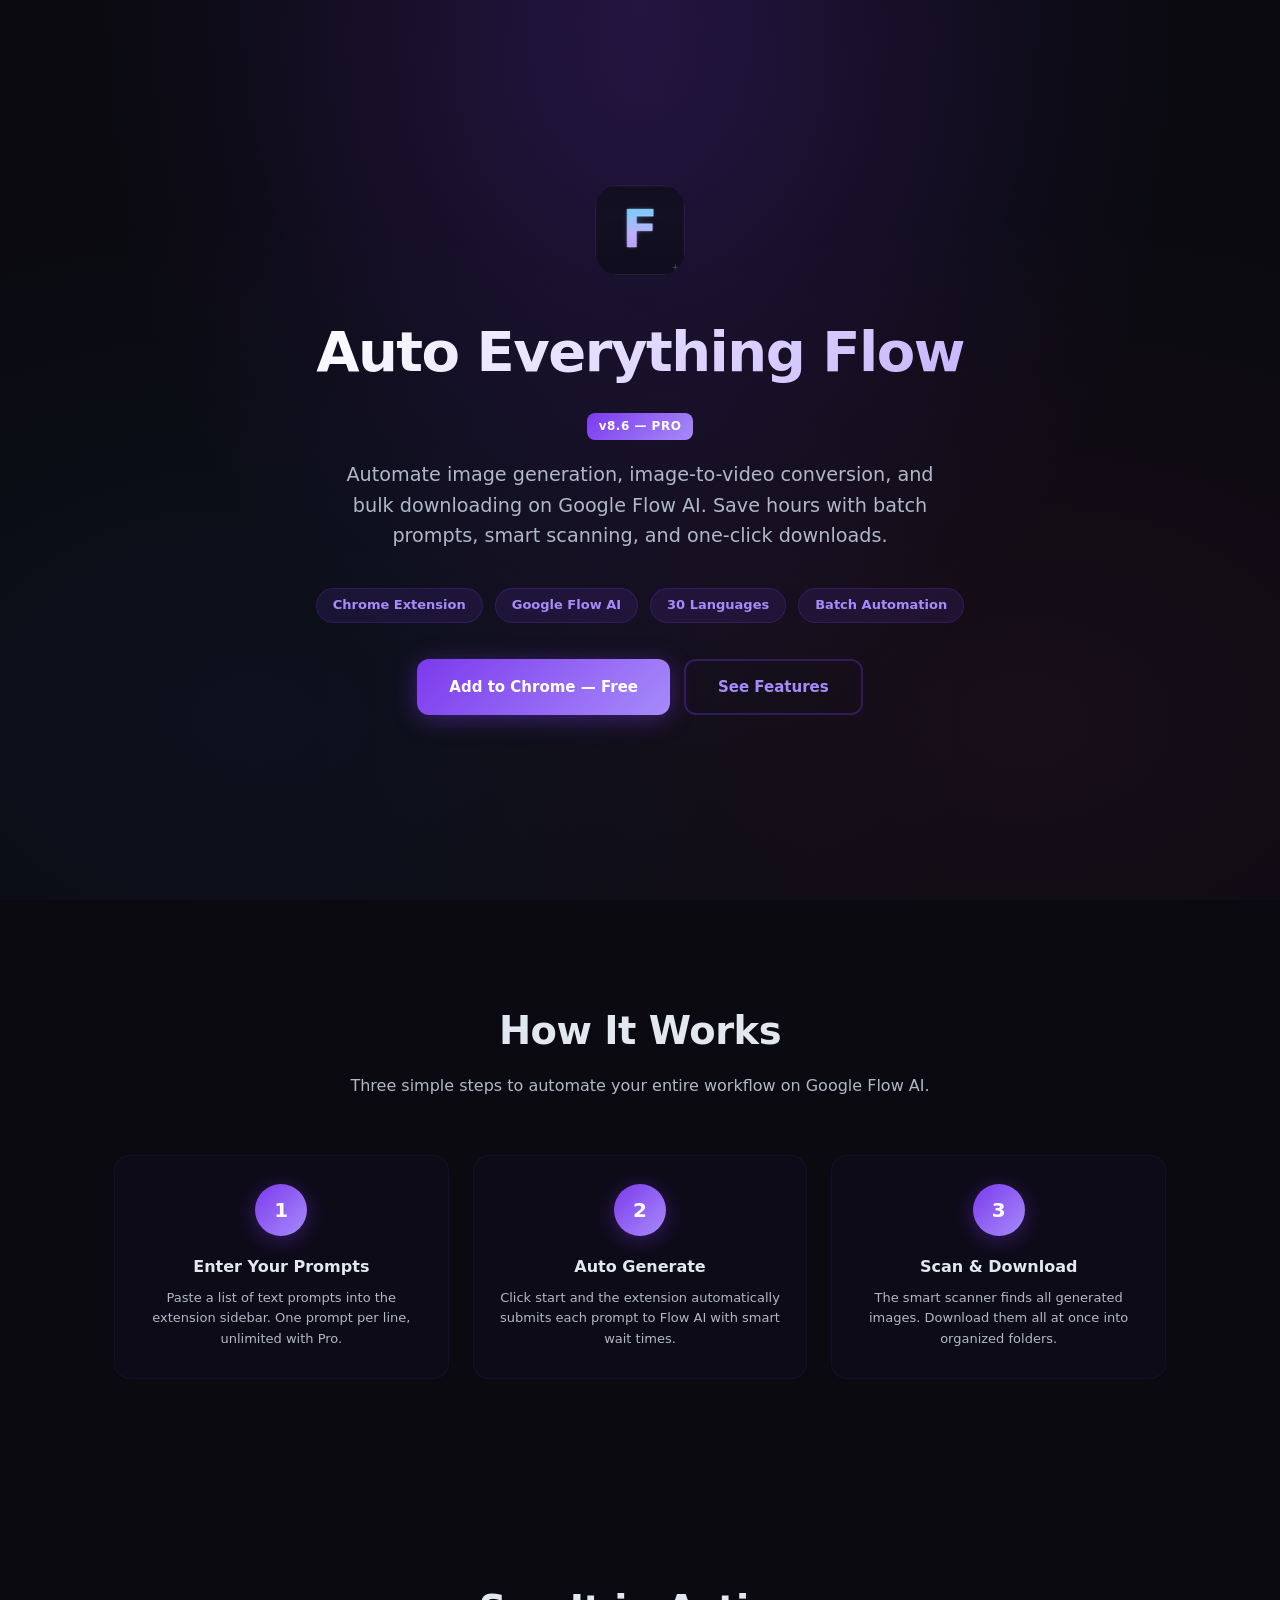
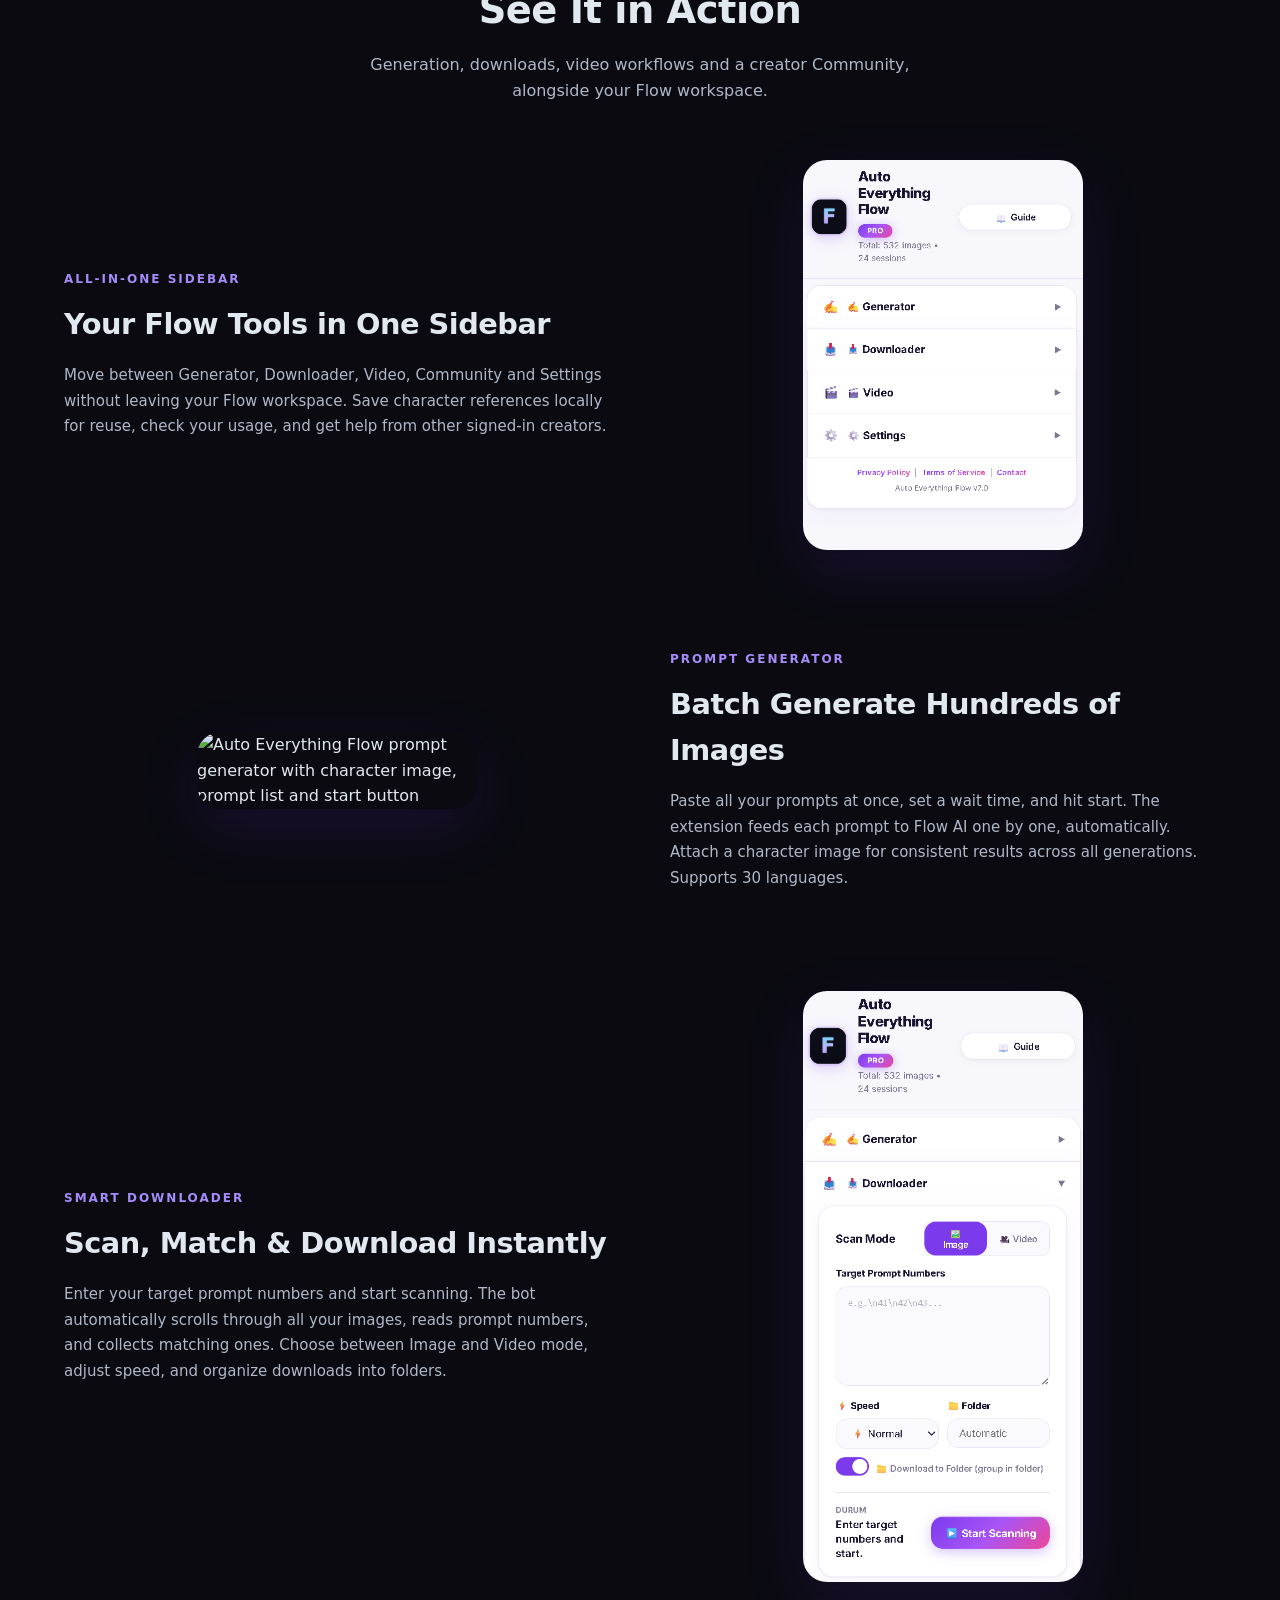
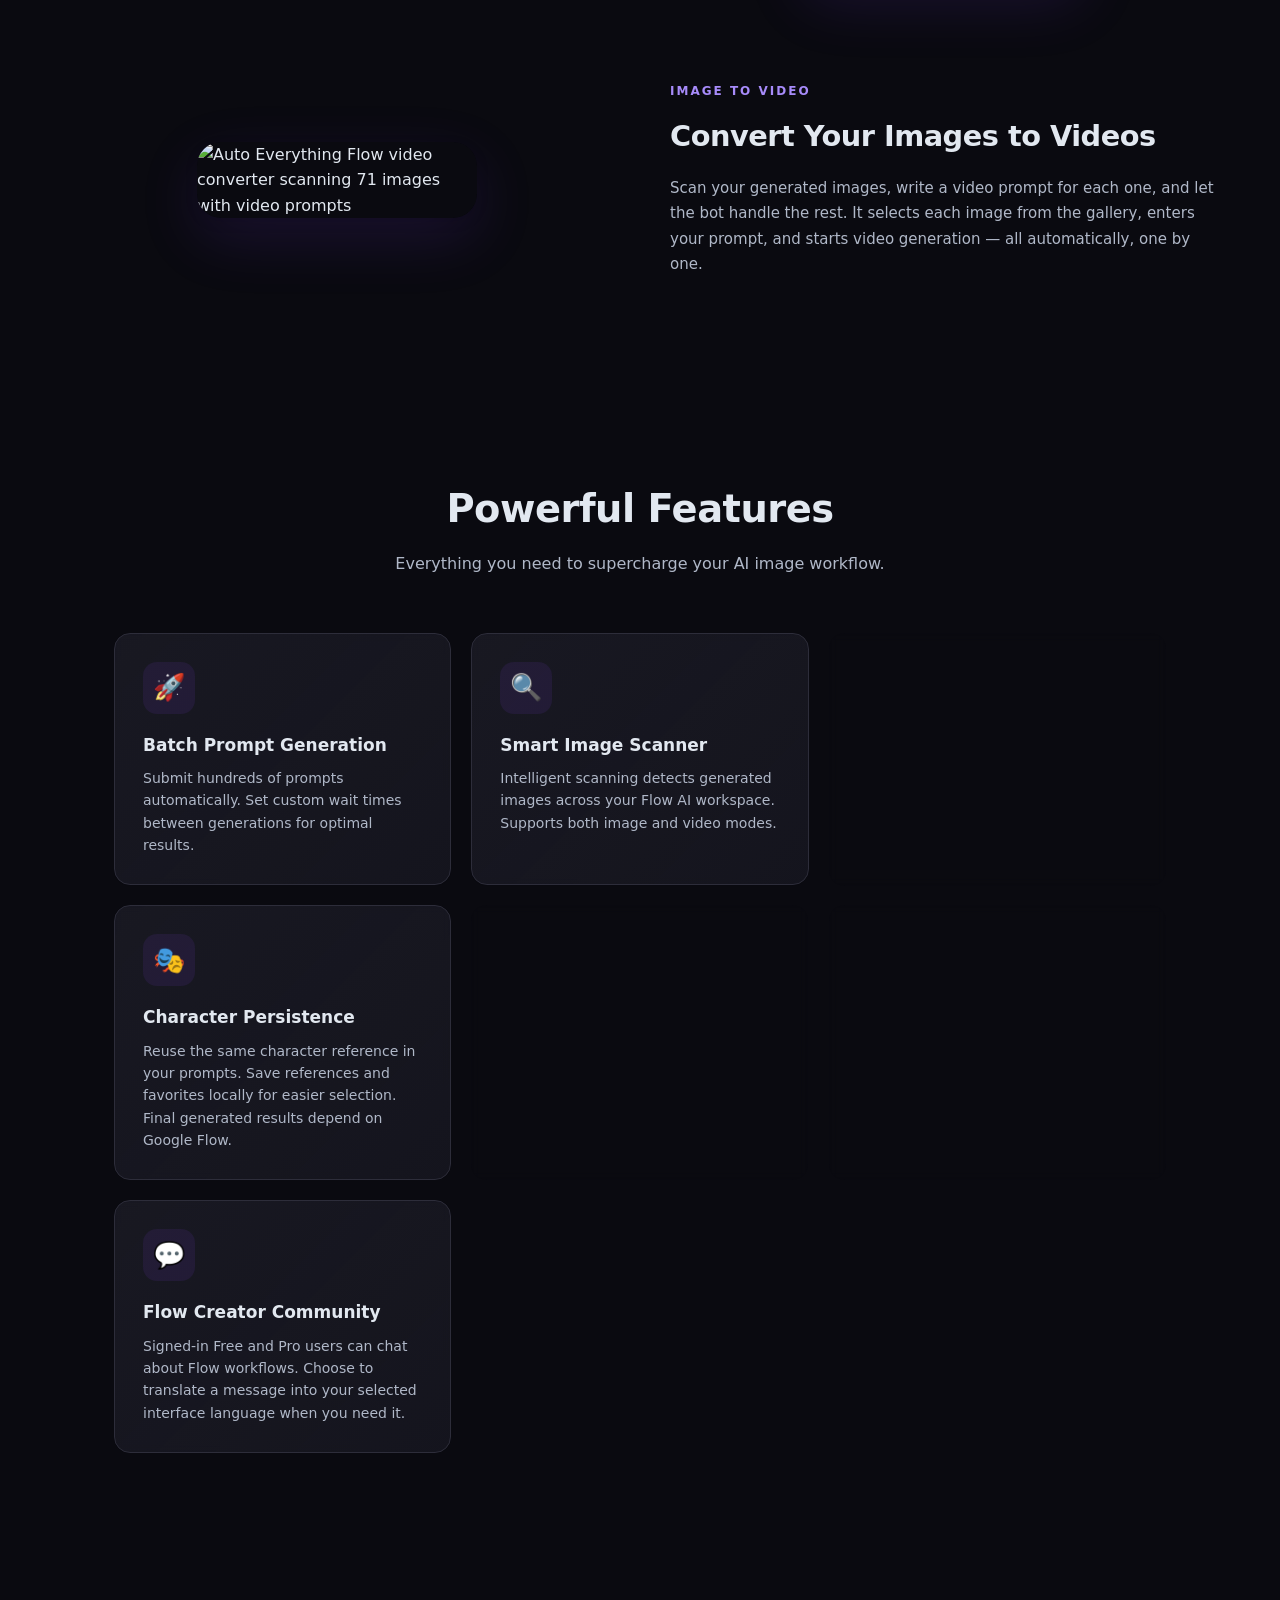
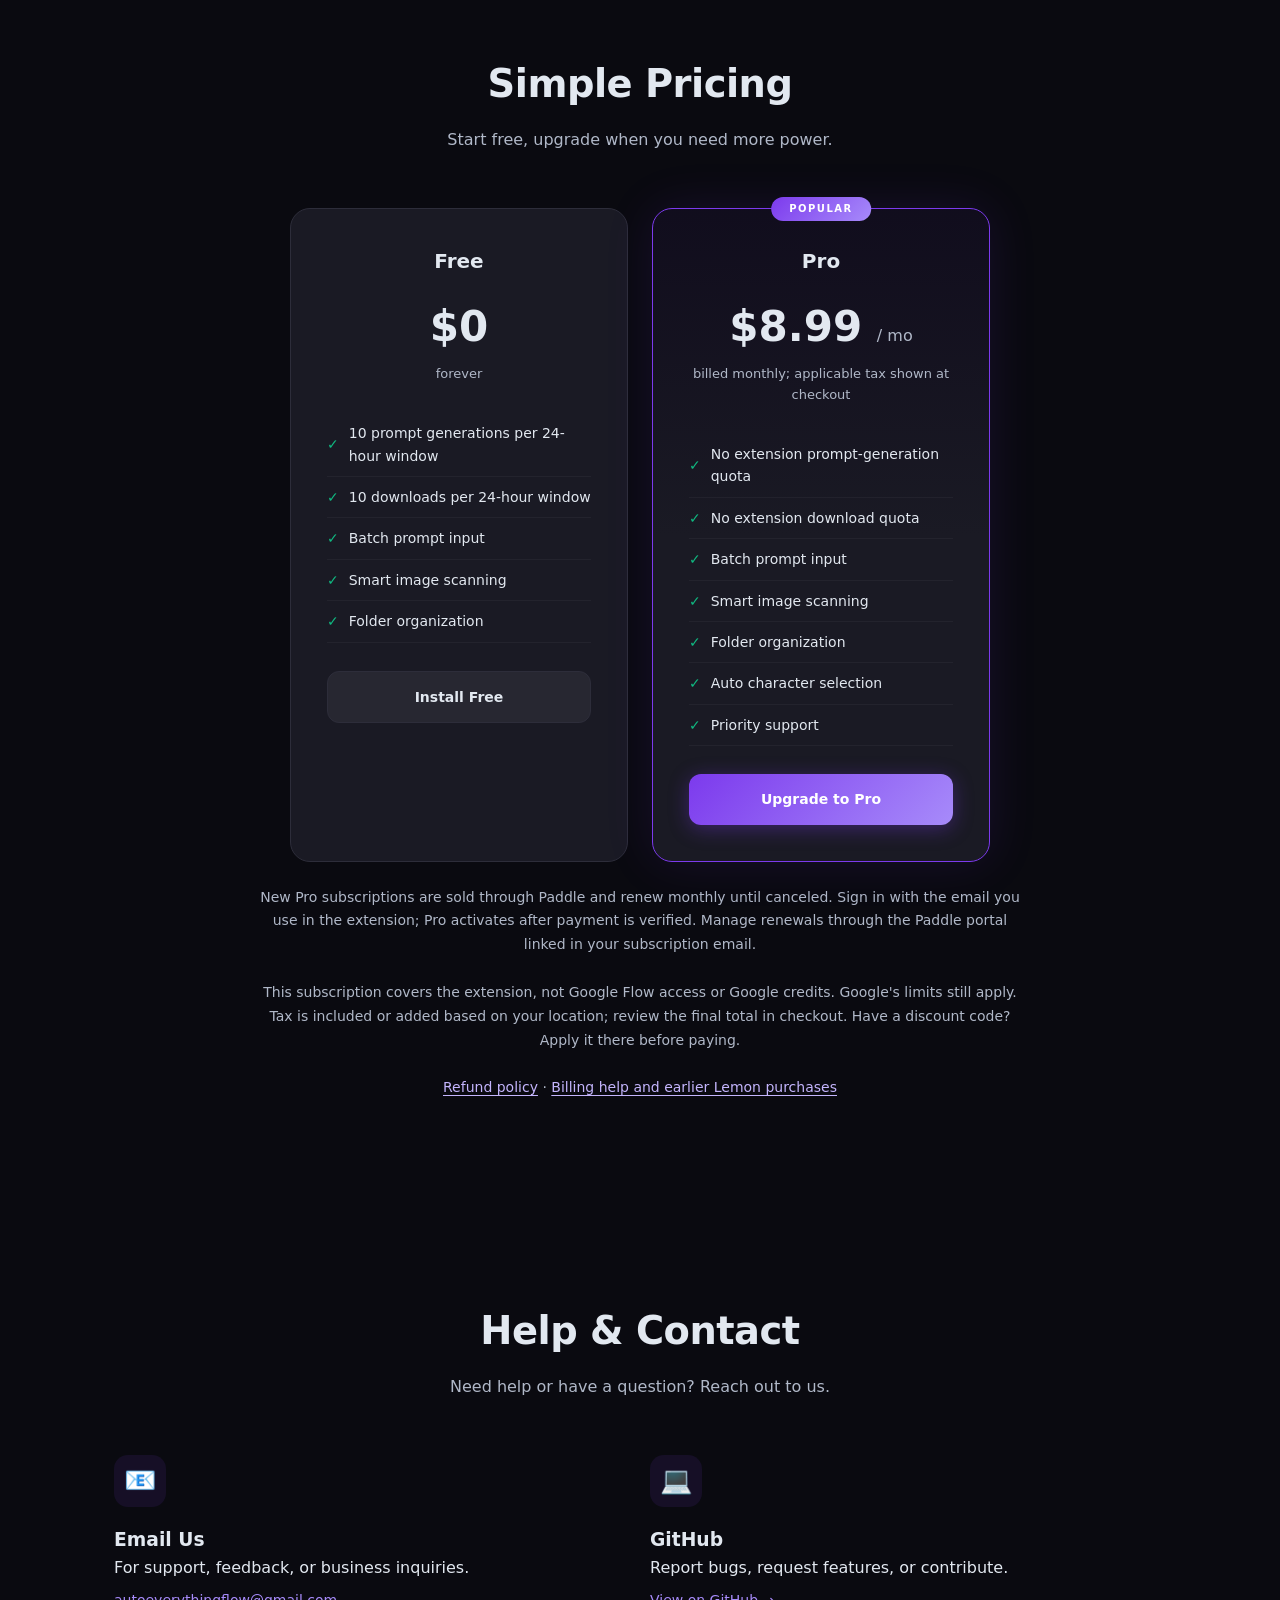
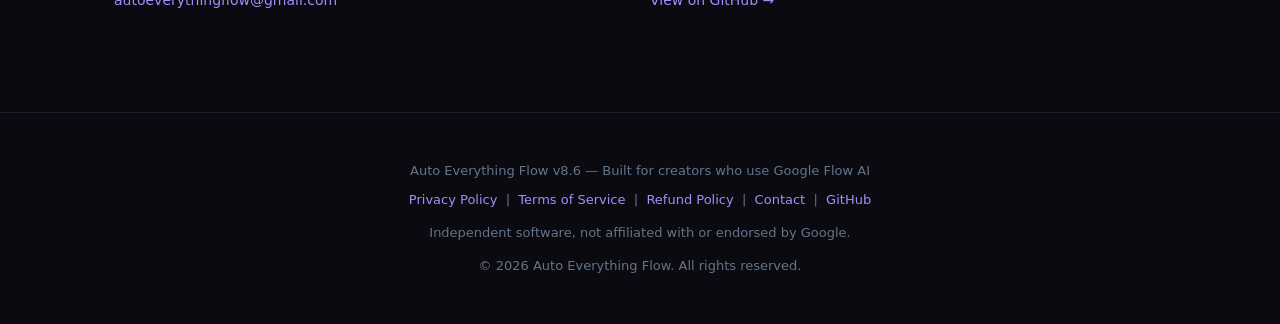
==== commit 2cdd9ce7: "Align website billing help and privacy with Paddle checkout" ====
--- a/index.html
+++ b/index.html
@@ -389,6 +389,8 @@
     .price-amount { font-size: 42px; font-weight: 900; margin: 16px 0 4px; }
     .price-amount span { font-size: 16px; font-weight: 500; color: #b0b8c8; }
     .price-period { color: #b0b8c8; font-size: 13px; margin-bottom: 28px; }
+    .pricing-note { max-width: 780px; margin: 24px auto 0; color: #b0b8c8; font-size: 14px; line-height: 1.7; text-align: center; }
+    .pricing-note a { color: #c4b5fd; text-underline-offset: 3px; }
     .price-features {
       list-style: none;
       text-align: left;
@@ -496,14 +498,14 @@
   <!-- SEE IT IN ACTION -->
   <div class="showcase-section">
     <h2 class="section-title reveal">See It in Action</h2>
-    <p class="section-sub reveal">A powerful sidebar that lives right next to your Flow AI workspace. Four tools, one extension.</p>
+    <p class="section-sub reveal">Generation, downloads, video workflows and a creator Community, alongside your Flow workspace.</p>
 
     <!-- OVERVIEW -->
     <div class="showcase-row">
       <div class="showcase-text reveal-left">
         <div class="label">All-in-One Sidebar</div>
-        <h3>Four Powerful Tools, One Clean Interface</h3>
-        <p>Generator, Downloader, Video converter and Settings &mdash; all accessible from a sleek accordion menu. Switch between tools instantly without leaving your Flow AI workspace. Pro badge, usage stats and quick guide included.</p>
+        <h3>Your Flow Tools in One Sidebar</h3>
+        <p>Move between Generator, Downloader, Video, Community and Settings without leaving your Flow workspace. Save character references locally for reuse, check your usage, and get help from other signed-in creators.</p>
       </div>
       <div class="showcase-mockup reveal-right">
         <img src="img-main.png" alt="Auto Everything Flow main menu showing Generator, Downloader, Video and Settings sections" loading="lazy">
@@ -572,7 +574,7 @@
       <div class="feature-card reveal" style="transition-delay:0.15s">
         <div class="feature-icon">&#x1F3AD;</div>
         <h3>Character Persistence</h3>
-        <p>Keep a consistent character image across all your generations. Perfect for creating series and collections.</p>
+        <p>Reuse the same character reference in your prompts. Save references and favorites locally for easier selection. Final generated results depend on Google Flow.</p>
       </div>
       <div class="feature-card reveal" style="transition-delay:0.2s">
         <div class="feature-icon">&#x1F30D;</div>
@@ -583,6 +585,11 @@
         <div class="feature-icon">&#x1F3A8;</div>
         <h3>Light &amp; Dark Themes</h3>
         <p>Choose between light and dark modes for comfortable use at any time of day.</p>
+      </div>
+      <div class="feature-card reveal">
+        <div class="feature-icon">&#x1F4AC;</div>
+        <h3>Flow Creator Community</h3>
+        <p>Signed-in Free and Pro users can chat about Flow workflows. Choose to translate a message into your selected interface language when you need it.</p>
       </div>
     </div>
   </section>
@@ -610,8 +617,8 @@
         <div class="price-amount">$8.99 <span>/ mo</span></div>
         <div class="price-period">billed monthly; applicable tax shown at checkout</div>
         <ul class="price-features">
-          <li>Unlimited generations</li>
-          <li>Unlimited downloads</li>
+          <li>No extension prompt-generation quota</li>
+          <li>No extension download quota</li>
           <li>Batch prompt input</li>
           <li>Smart image scanning</li>
           <li>Folder organization</li>
@@ -621,6 +628,9 @@
         <a href="https://www.autoeverythingflow.com/subscribe.html" class="price-btn pro">Upgrade to Pro</a>
       </div>
     </div>
+    <p class="pricing-note">New Pro subscriptions are sold through Paddle and renew monthly until canceled. Sign in with the email you use in the extension; Pro activates after payment is verified. Manage renewals through the Paddle portal linked in your subscription email.</p>
+    <p class="pricing-note">This subscription covers the extension, not Google Flow access or Google credits. Google's limits still apply. Tax is included or added based on your location; review the final total in checkout. Have a discount code? Apply it there before paying.</p>
+    <p class="pricing-note"><a href="terms-of-service.html#refund-policy">Refund policy</a> &middot; <a href="help.html#billing">Billing help and earlier Lemon purchases</a></p>
   </section>
 
   <!-- HELP & CONTACT -->
@@ -649,9 +659,11 @@
     <p style="margin-top:8px;">
       <a href="privacy-policy.html">Privacy Policy</a> &nbsp;|&nbsp;
       <a href="terms-of-service.html">Terms of Service</a> &nbsp;|&nbsp;
+      <a href="terms-of-service.html#refund-policy">Refund Policy</a> &nbsp;|&nbsp;
       <a href="help.html">Contact</a> &nbsp;|&nbsp;
       <a href="https://github.com/ahmethan41/autoeverythingflow-privacy" target="_blank" rel="noopener">GitHub</a>
     </p>
+    <p style="margin-top:12px;">Independent software, not affiliated with or endorsed by Google.</p>
     <p style="margin-top:12px;">&copy; 2026 Auto Everything Flow. All rights reserved.</p>
   </footer>
 
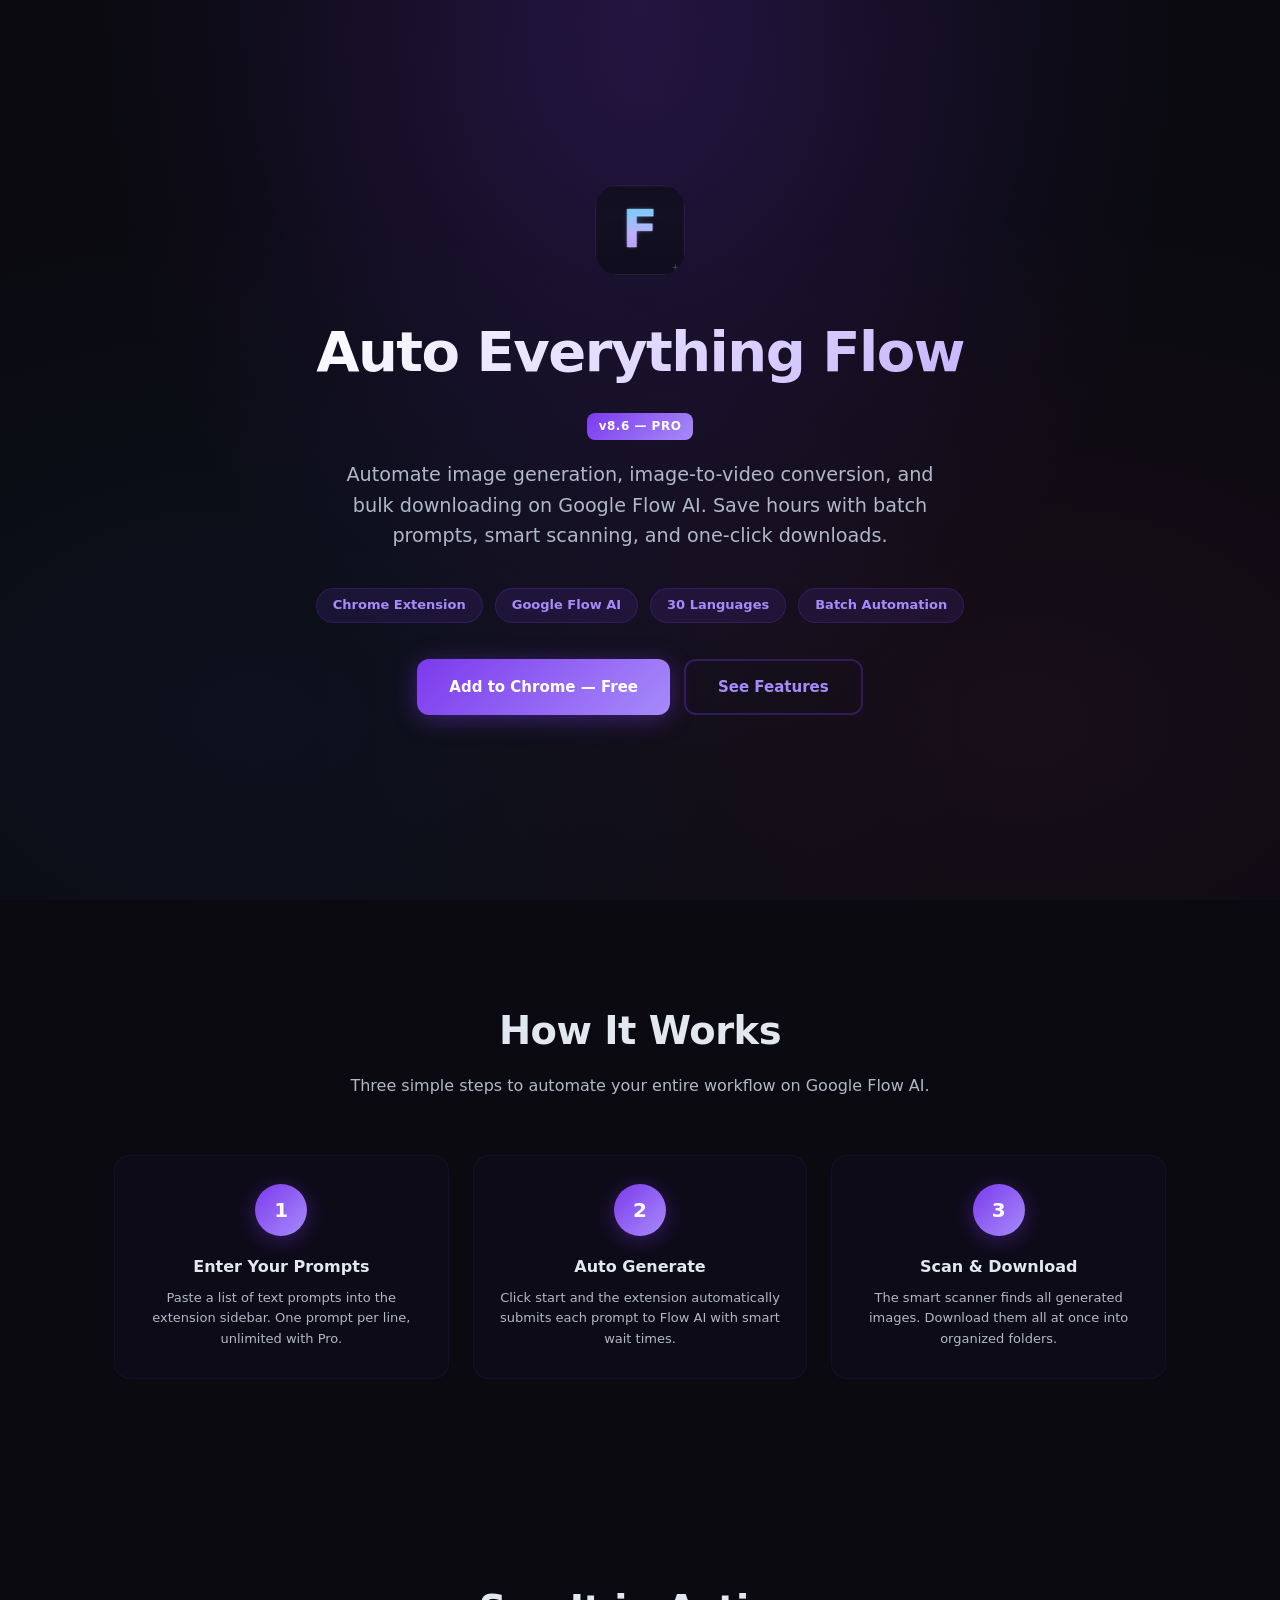
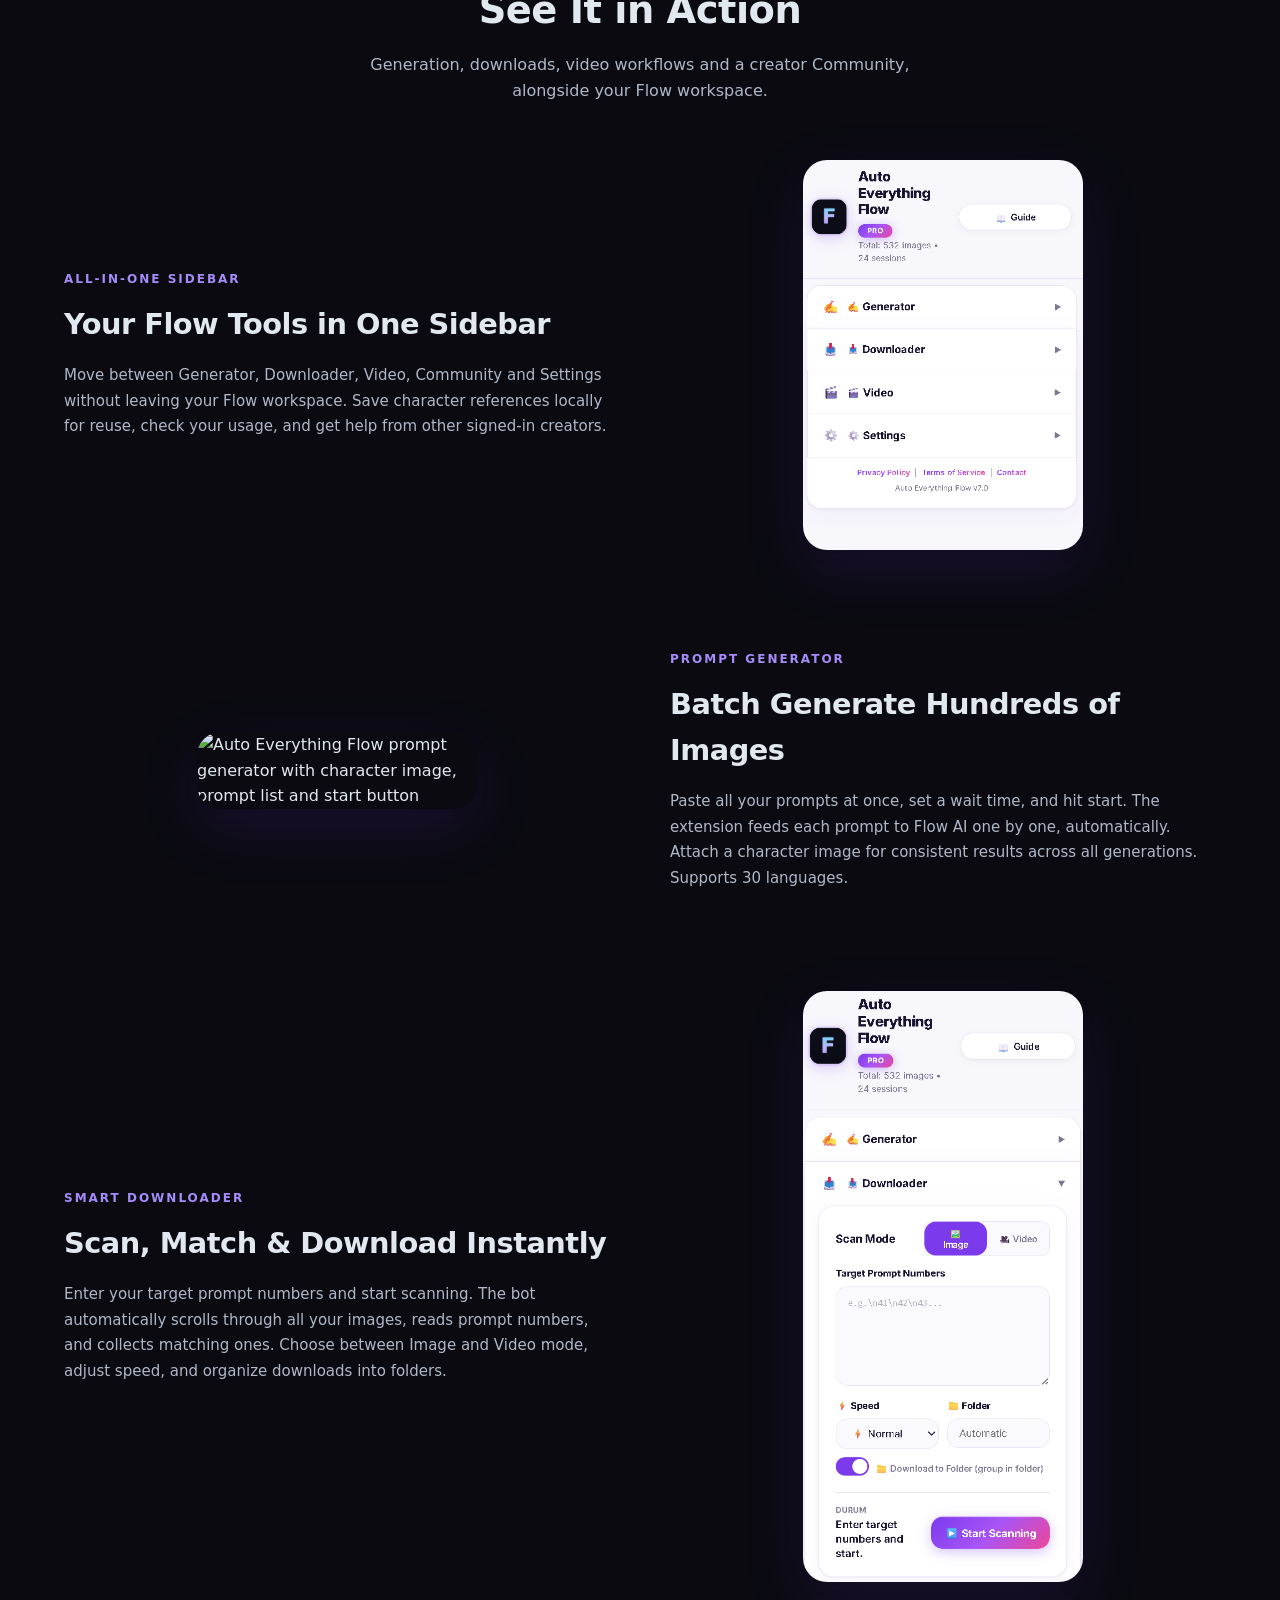
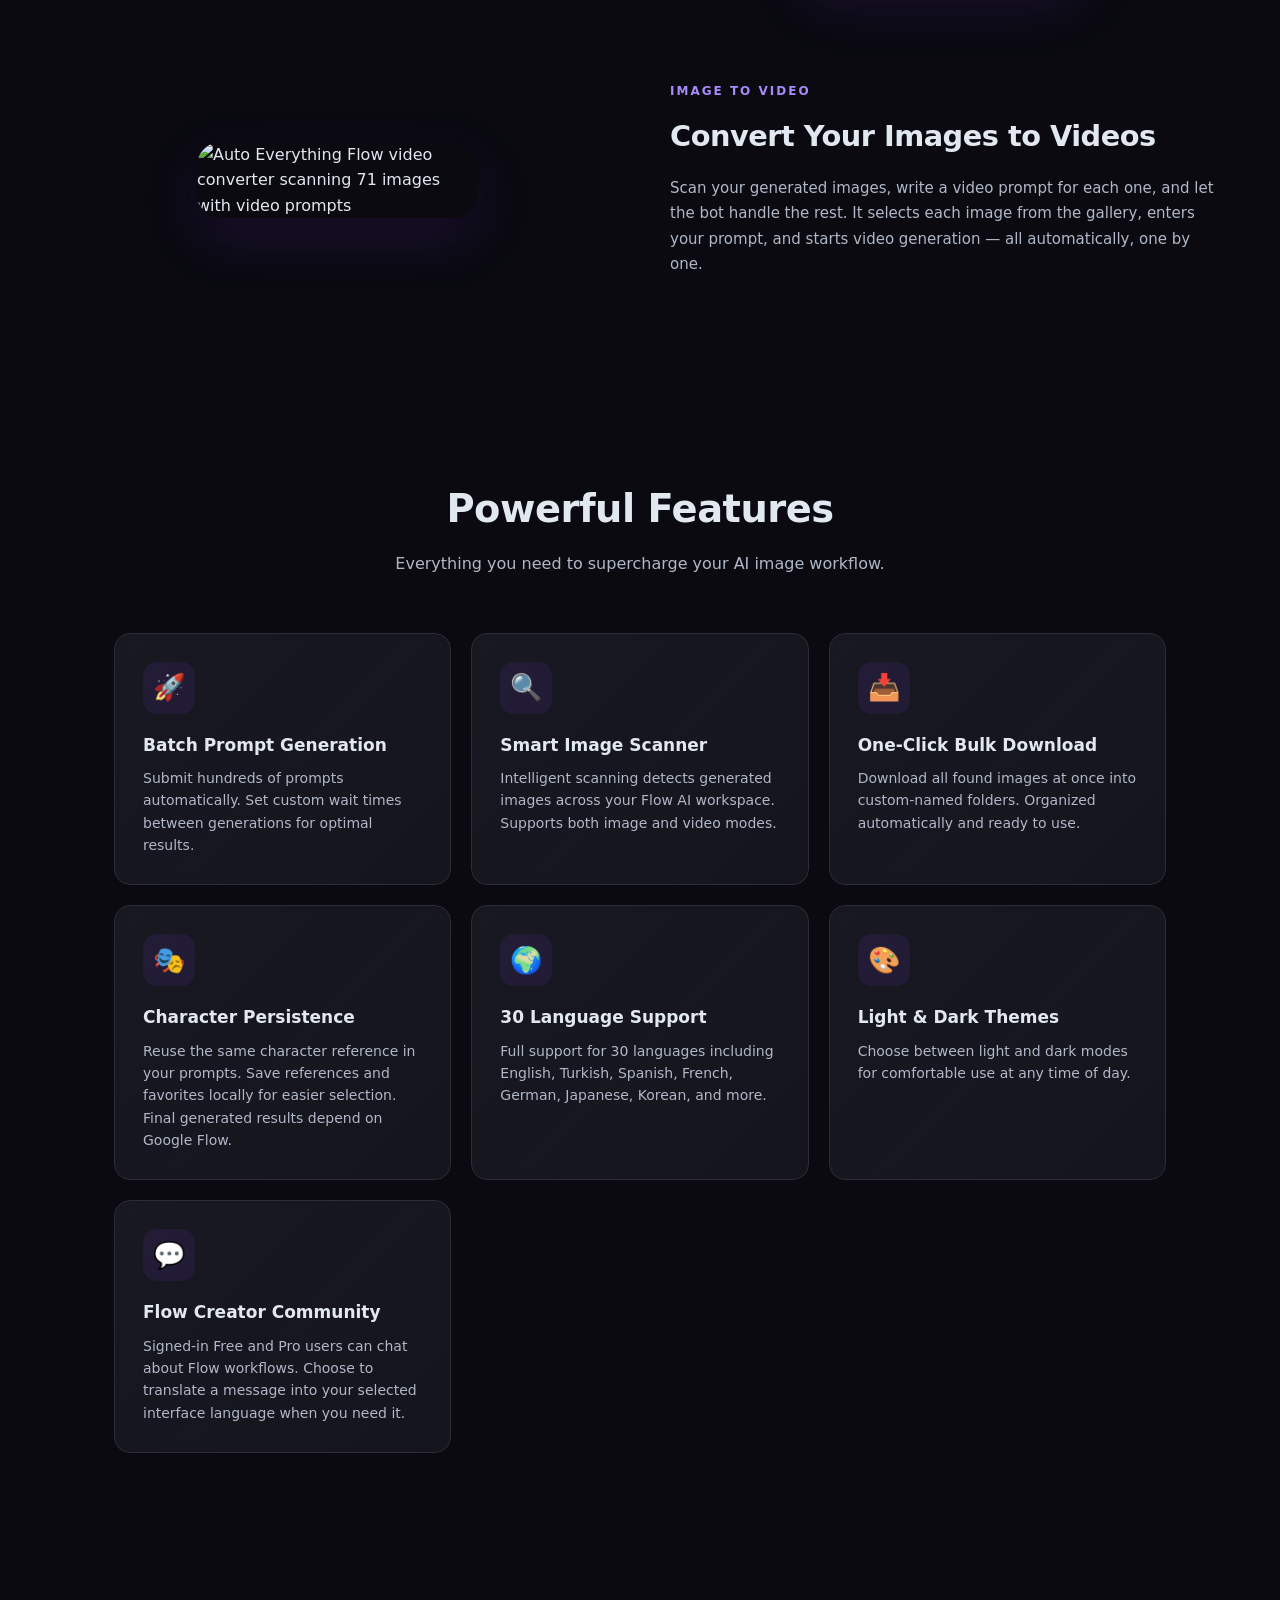
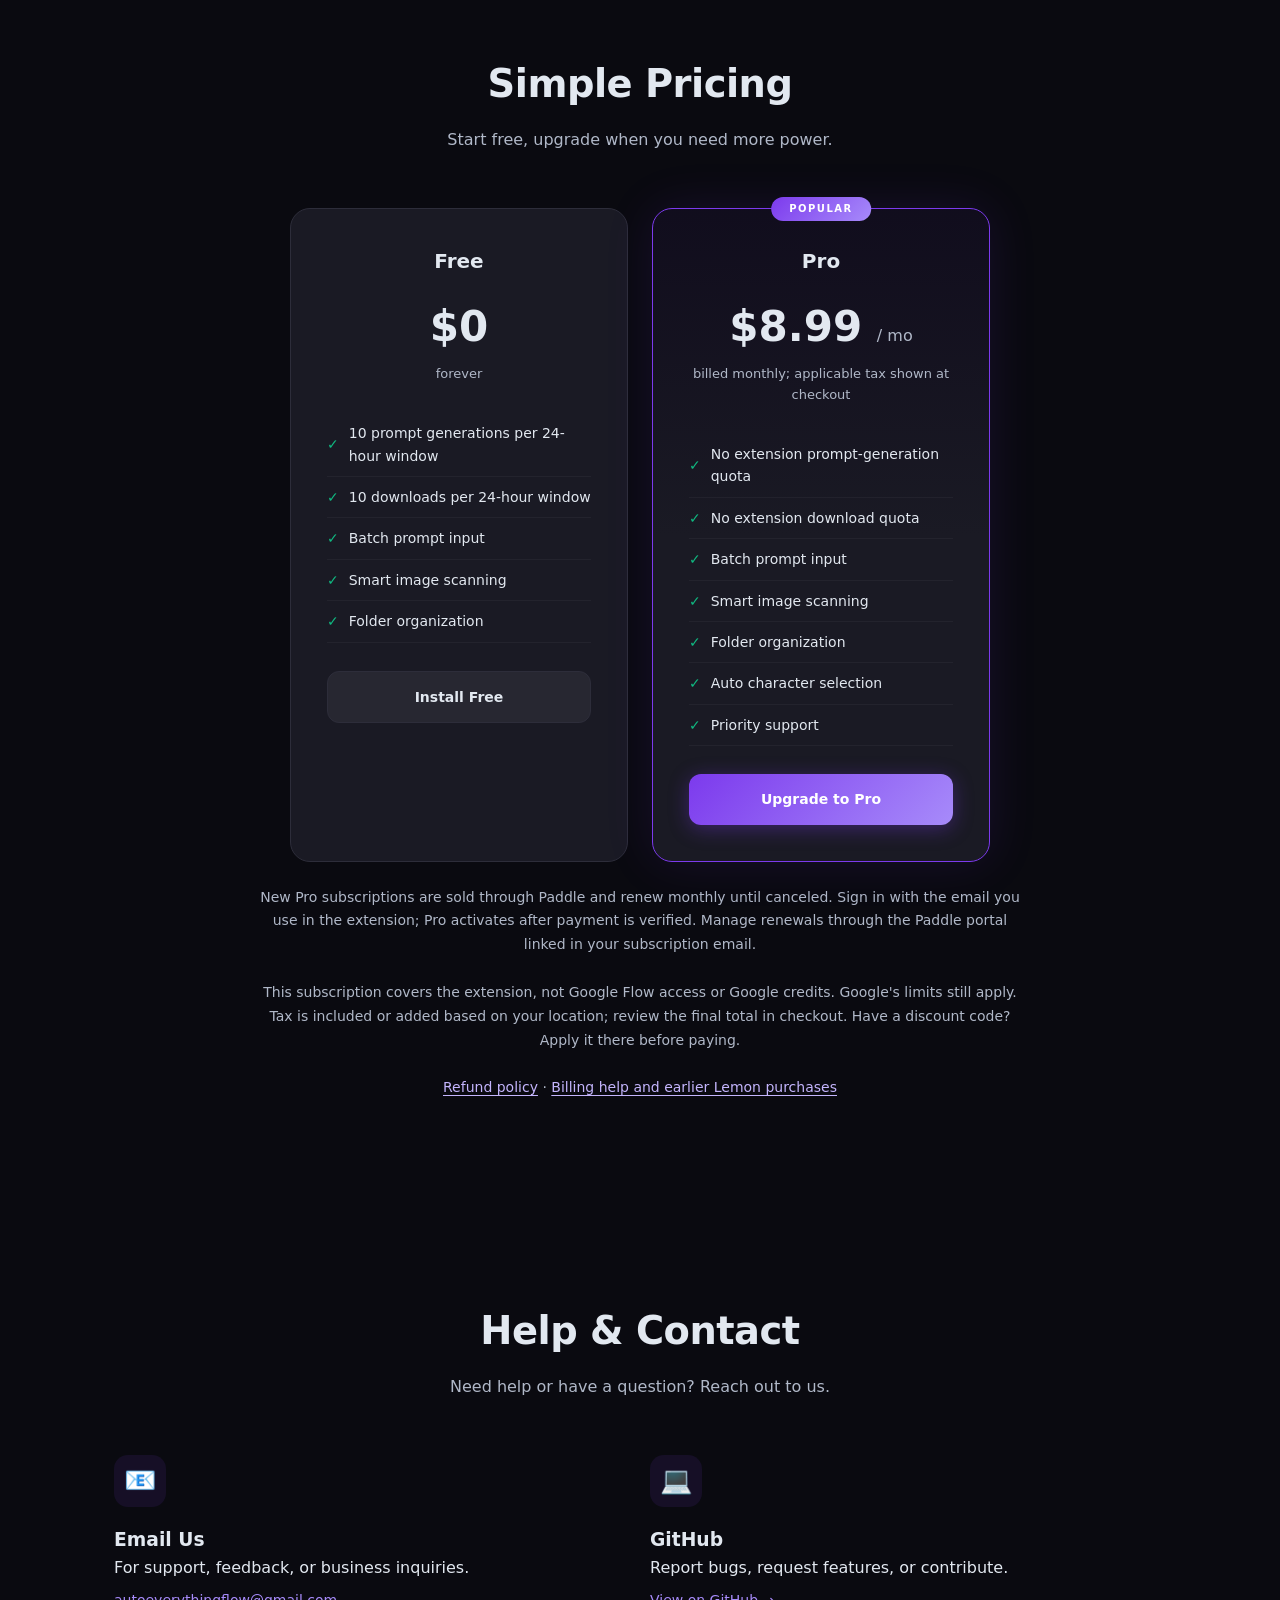
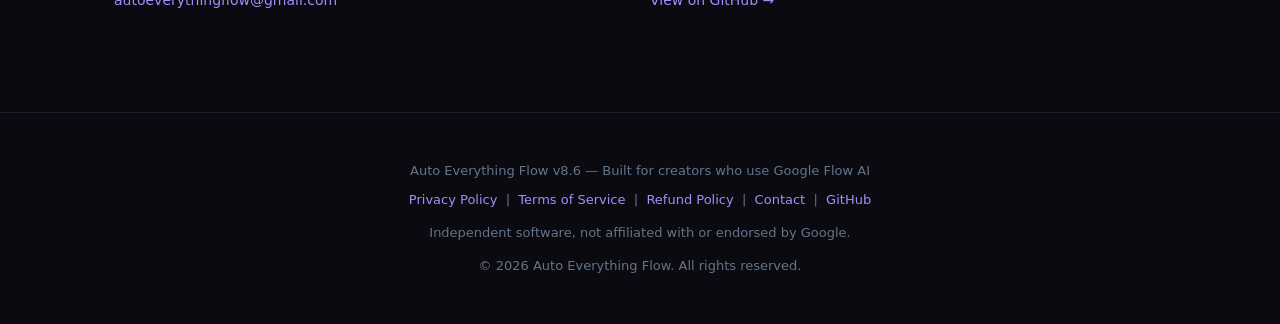
==== commit df486af2: "Keep mobile reveal animations within the page width" ====
--- a/index.html
+++ b/index.html
@@ -445,6 +445,7 @@
       section, .showcase-section { padding: 60px 16px; }
       .features-grid { grid-template-columns: 1fr; }
       .pricing-grid { grid-template-columns: 1fr; }
+      .reveal-left, .reveal-right { transform: translateY(30px); }
       .showcase-row, .showcase-row.reverse {
         flex-direction: column;
         gap: 40px;
